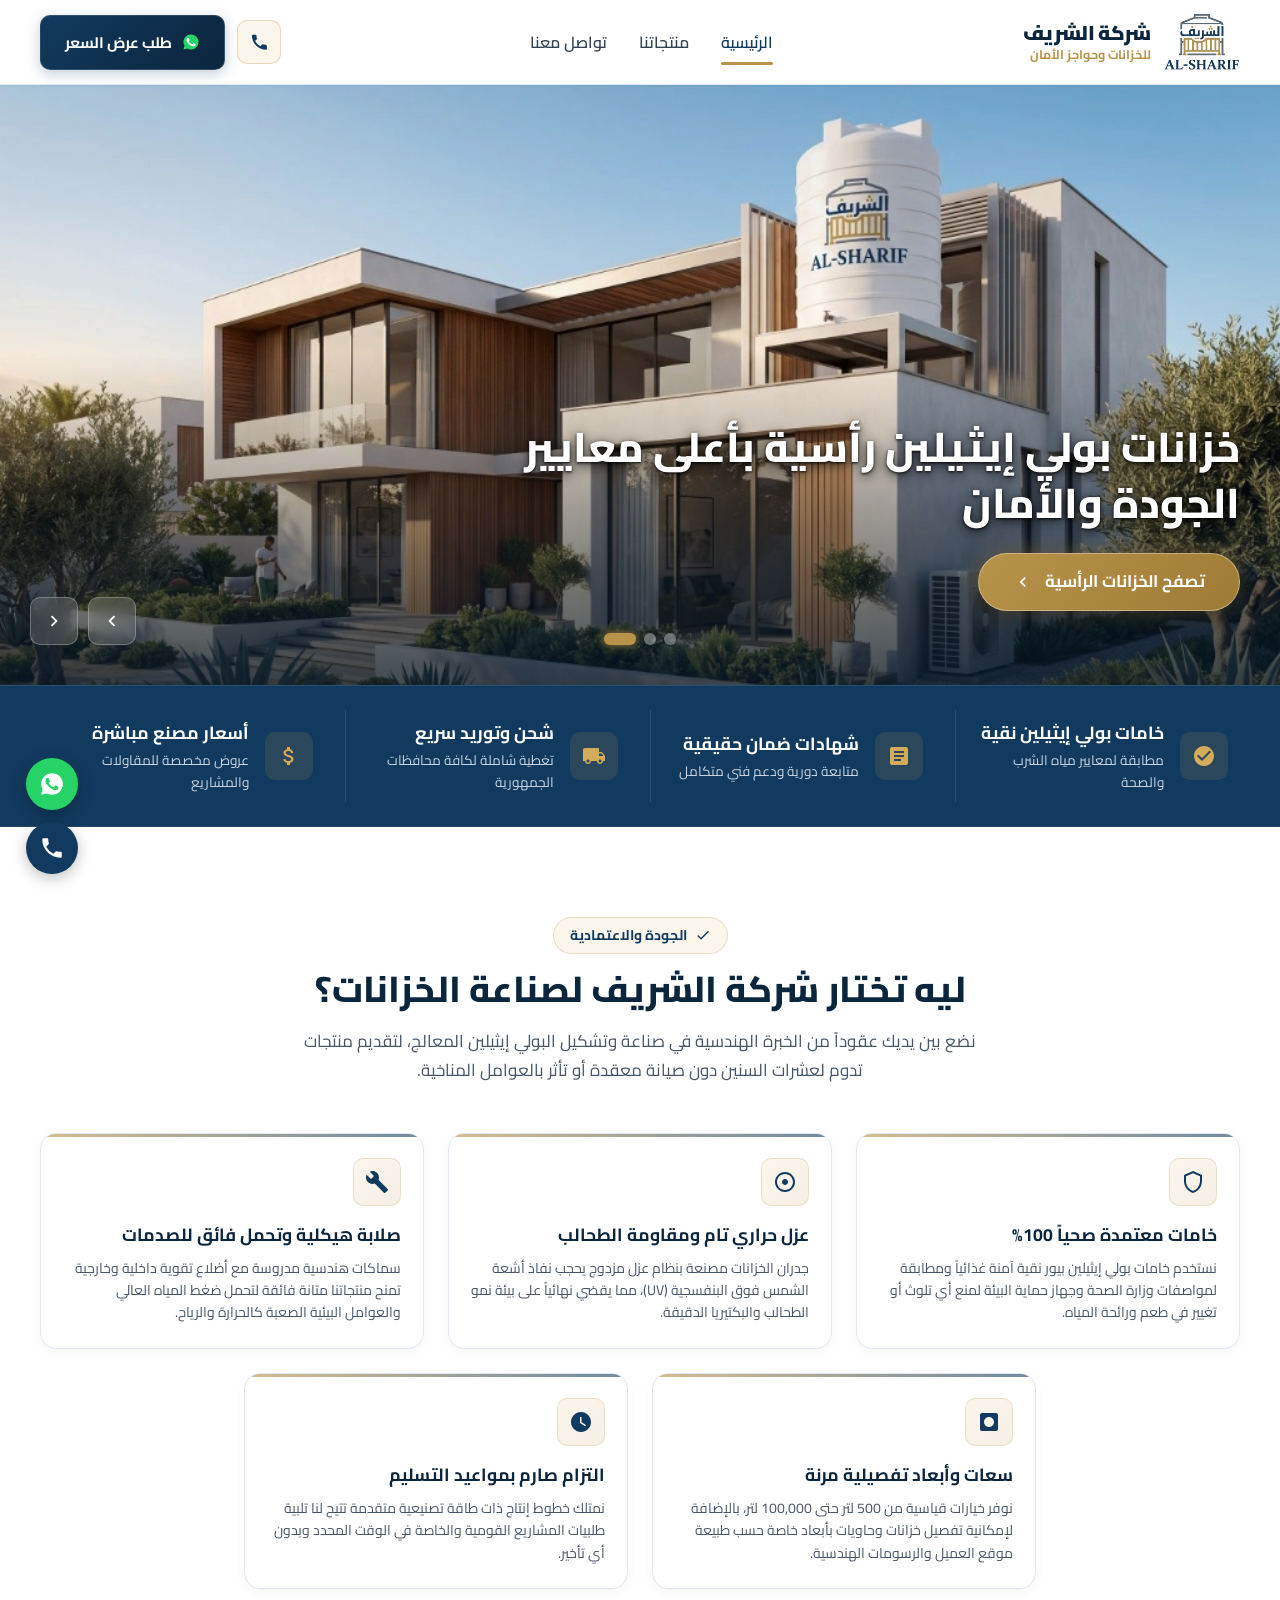
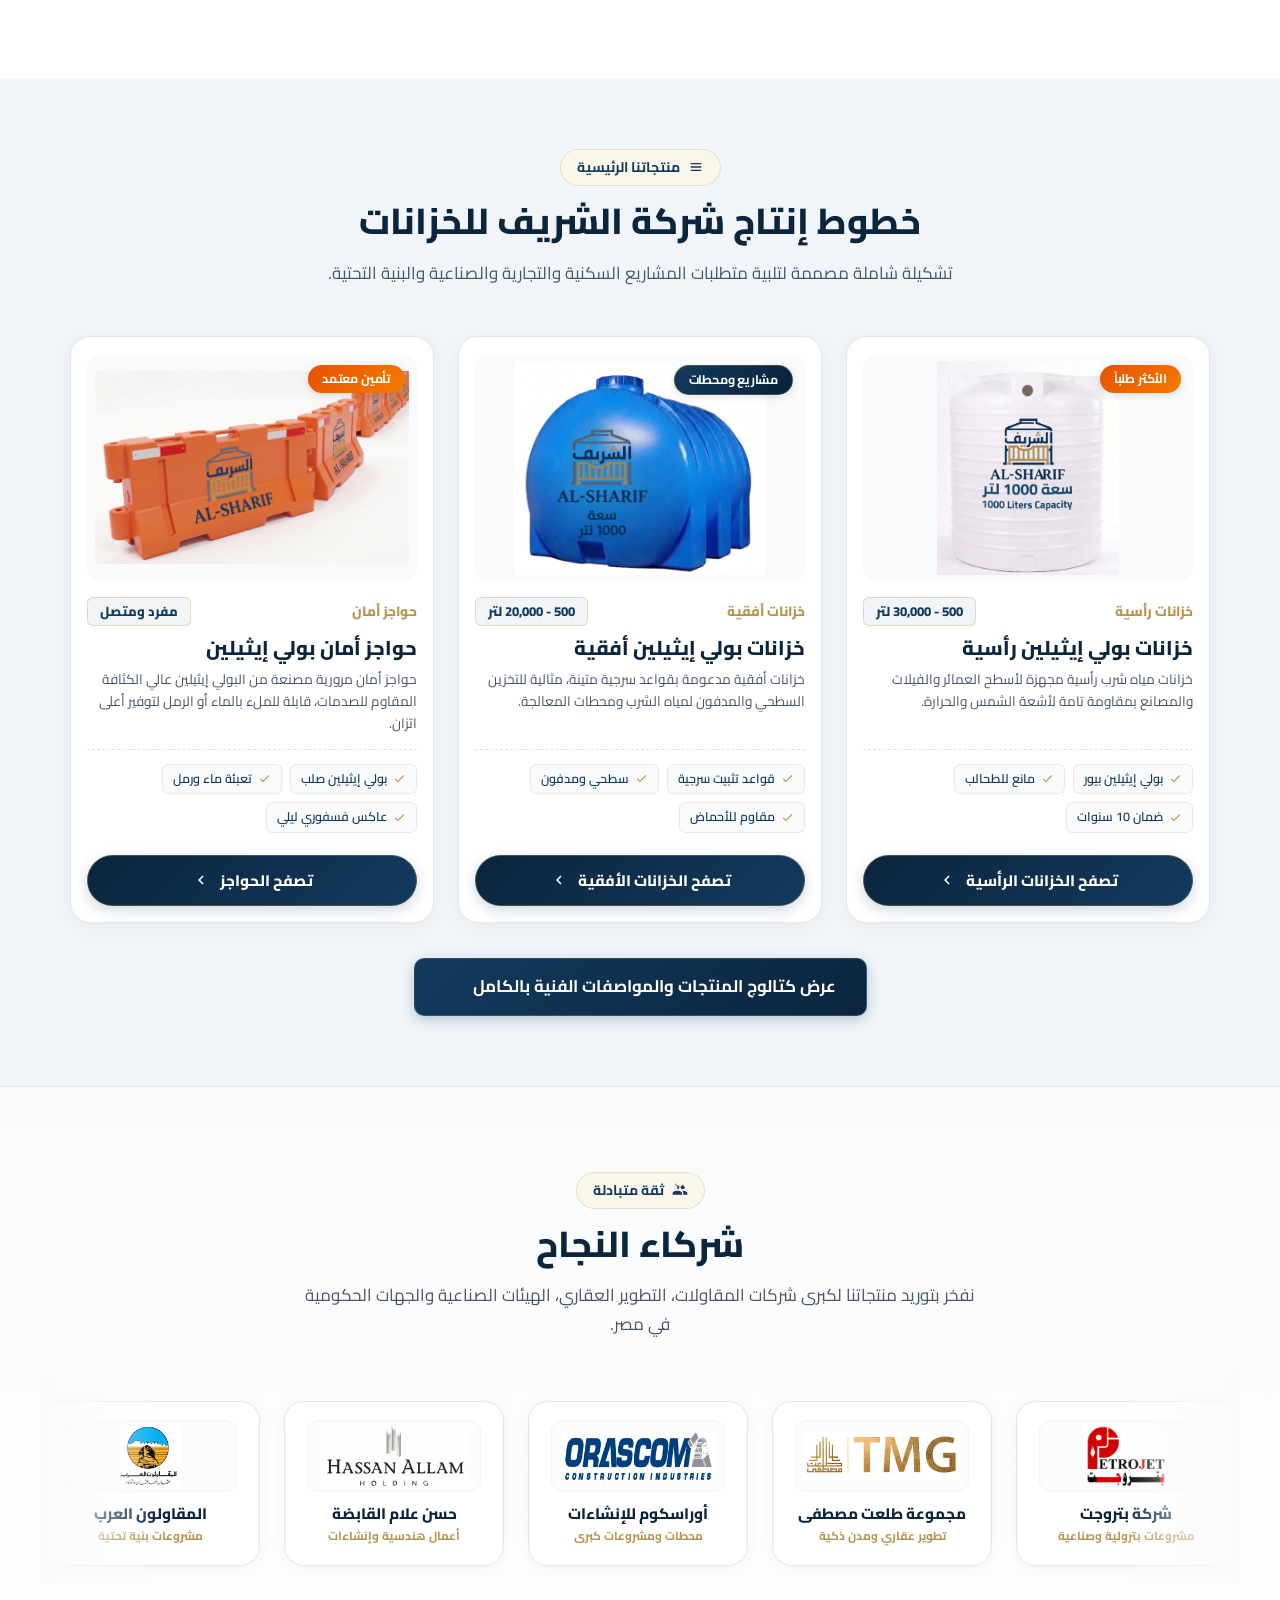
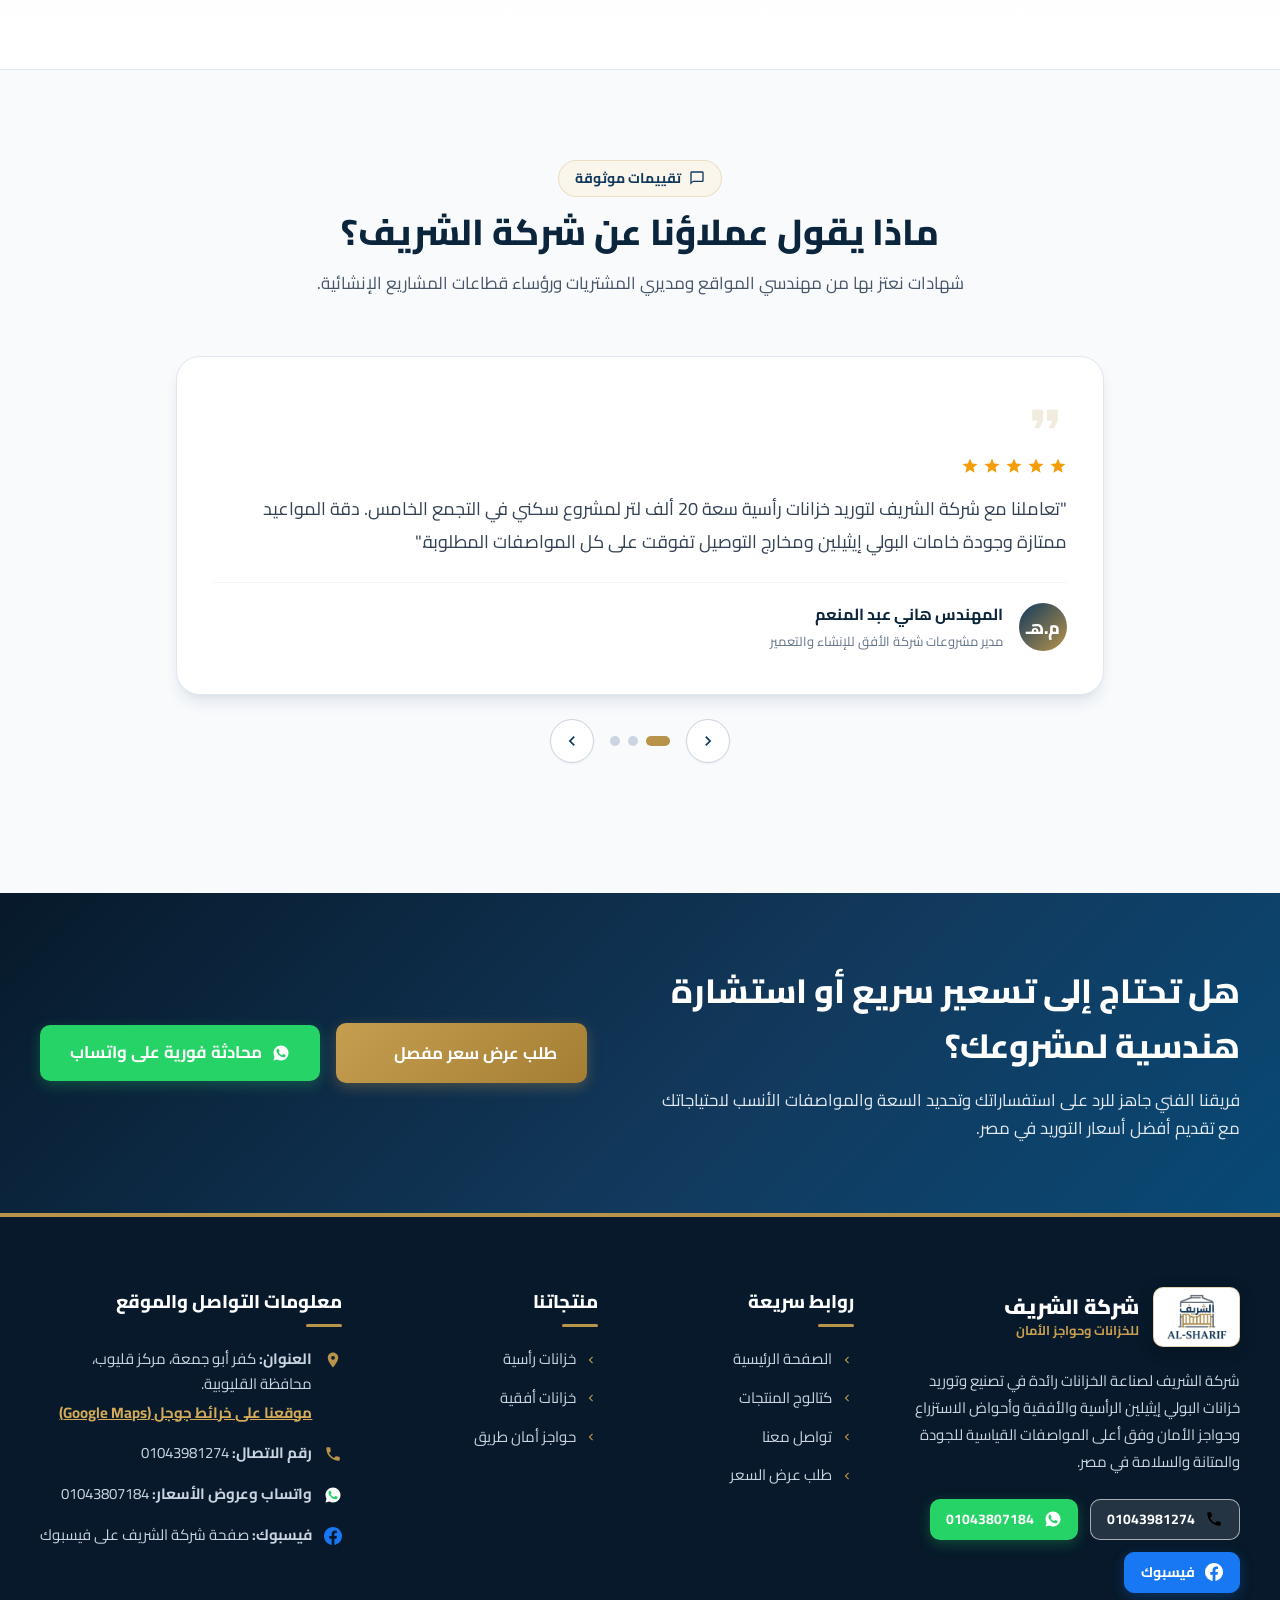
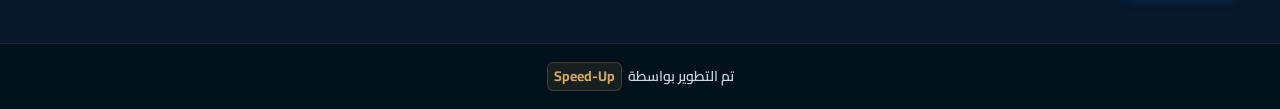
==== index.html @ 02bcc5f8 "Initial commit: Alsherif website" ====
<!DOCTYPE html>
<html lang="ar" dir="rtl">
<head>
  <meta charset="UTF-8">
  <meta name="viewport" content="width=device-width, initial-scale=1.0">
  <meta http-equiv="X-UA-Compatible" content="ie=edge">
  
  <!-- Primary Meta Tags -->
  <title>شركة الشريف لصناعة الخزانات | خزانات بولي إيثيلين وحواجز أمان الطرق</title>
  <meta name="title" content="شركة الشريف لصناعة الخزانات | خزانات بولي إيثيلين وحواجز أمان الطرق">
  <meta name="description" content="شركة الشريف لصناعة الخزانات رائدة تصنيع وتوريد خزانات البولي إيثيلين الرأسية والأفقية وأحواض الاستزراع وحواجز الأمان وفق أعلى المواصفات القياسية للجودة في مصر. قليوب - القليوبية.">
  <meta name="keywords" content="خزانات بولي إيثيلين, مصنع خزانات مياه, شركة الشريف للخزانات, خزانات رأسية, خزانات أفقية, حواجز أمان طرق, أحواض استزراع سمكي, قليوب, القليوبية">
  <meta name="author" content="شركة الشريف لصناعة الخزانات وحواجز الأمان">
  <meta name="publisher" content="شركة الشريف لصناعة الخزانات">
  <meta name="robots" content="index, follow, max-snippet:-1, max-image-preview:large, max-video-preview:-1">
  <meta name="theme-color" content="#031b2c">
  <link rel="canonical" href="index.html">

  <!-- Geo-Targeting & Local SEO -->
  <meta name="geo.region" content="EG-KB">
  <meta name="geo.placename" content="قليوب، القليوبية، مصر">
  <meta name="geo.position" content="30.1792;31.2056">
  <meta name="ICBM" content="30.1792, 31.2056">

  <!-- Open Graph / Facebook -->
  <meta property="og:type" content="website">
  <meta property="og:locale" content="ar_EG">
  <meta property="og:site_name" content="شركة الشريف لصناعة الخزانات وحواجز الأمان">
  <meta property="og:title" content="شركة الشريف لصناعة الخزانات | خزانات بولي إيثيلين وحواجز أمان الطرق">
  <meta property="og:description" content="الشركة الرائدة في تصنيع خزانات البولي إيثيلين الرأسية والأفقية وحواجز أمان الطرق وأحواض الأسماك بأعلى معايير الجودة المصرية.">
  <meta property="og:image" content="assets/images/logo-solid.webp">
  <meta property="og:url" content="index.html">

  <!-- Twitter Cards -->
  <meta name="twitter:card" content="summary_large_image">
  <meta name="twitter:title" content="شركة الشريف لصناعة الخزانات | خزانات بولي إيثيلين وحواجز أمان الطرق">
  <meta name="twitter:description" content="خزانات بولي إيثيلين رأسية وأفقية معتمدة وحواجز أمان الطرق بأعلى جودة وضمان 10 سنوات.">
  <meta name="twitter:image" content="assets/images/logo-solid.webp">

  <!-- Favicon -->
  <link rel="icon" type="image/webp" href="assets/images/favicon.webp">

  <!-- Stylesheet -->
  <link rel="stylesheet" href="assets/css/style.css">

  <!-- Schema.org JSON-LD Structured Data for LocalBusiness & Manufacturer -->
  <script type="application/ld+json">
  {
    "@context": "https://schema.org",
    "@type": ["LocalBusiness", "Manufacturer"],
    "name": "شركة الشريف لصناعة الخزانات وحواجز الأمان",
    "alternateName": "شركة الشريف للخزانات",
    "image": "assets/images/logo-solid.webp",
    "logo": "assets/images/logo.webp",
    "description": "شركة الشريف لصناعة الخزانات رائدة في تصنيع وتوريد خزانات البولي إيثيلين الرأسية والأفقية وأحواض الاستزراع السمكي وحواجز أمان الطرق بأعلى معايير الجودة والمتانة والسلامة في مصر.",
    "telephone": "+201043981274",
    "email": "info@al-shariftanks.com",
    "priceRange": "$$",
    "currenciesAccepted": "EGP",
    "paymentAccepted": "Cash, Bank Transfer",
    "areaServed": {
      "@type": "Country",
      "name": "Egypt"
    },
    "address": {
      "@type": "PostalAddress",
      "streetAddress": "كفر أبو جمعة",
      "addressLocality": "مركز قليوب",
      "addressRegion": "محافظة القليوبية",
      "addressCountry": "EG"
    },
    "geo": {
      "@type": "GeoCoordinates",
      "latitude": 30.1792,
      "longitude": 31.2056
    },
    "hasMap": "https://maps.app.goo.gl/1Jkf1cG24rUDedsL8",
    "openingHoursSpecification": [
      {
        "@type": "OpeningHoursSpecification",
        "dayOfWeek": [
          "Saturday",
          "Sunday",
          "Monday",
          "Tuesday",
          "Wednesday",
          "Thursday"
        ],
        "opens": "00:00",
        "closes": "23:59"
      }
    ],
    "sameAs": [
      "https://www.facebook.com/profile.php?id=61594826639432"
    ]
  }
  </script>
</head>
<body>

  <!-- Main Navbar -->
  <header class="navbar-main" id="mainHeader">
    <div class="container navbar-inner">
      <a href="index.html" class="brand-logo-link" aria-label="شركة الشريف للخزانات وحواجز الأمان">
        <img src="assets/images/logo.webp" alt="شعار شركة الشريف" class="brand-logo-img" width="180" height="60">
        <div class="brand-logo-text">
          <span class="brand-text-title">شركة الشريف</span>
          <span class="brand-text-sub">للخزانات وحواجز الأمان</span>
        </div>
      </a>

      <!-- Desktop Nav -->
      <nav aria-label="القائمة الرئيسية">
        <ul class="nav-links">
          <li><a href="index.html" class="nav-link active">الرئيسية</a></li>
          <li><a href="products.html" class="nav-link">منتجاتنا</a></li>
          <li><a href="contact.html" class="nav-link">تواصل معنا</a></li>
        </ul>
      </nav>

      <!-- Nav Actions -->
      <div class="nav-actions">
        <a href="tel:01043981274" class="btn-phone-quick" title="اتصل بنا الآن: 01043981274" aria-label="الاتصال برقم 01043981274">
          <svg viewBox="0 0 24 24"><path d="M20.01 15.38c-1.23 0-2.42-.2-3.53-.56a.977.977 0 00-1.01.24l-1.57 1.97c-2.83-1.44-5.15-3.75-6.59-6.59l1.97-1.57c.28-.28.36-.67.25-1.02A11.36 11.36 0 019 4.29c0-.56-.45-1-1-1H4.5c-.55 0-1 .45-1 1 0 9.39 7.61 17 17 17 .55 0 1-.45 1-1v-3.5c0-.55-.45-1-.99-.91z"/></svg>
        </a>
        <button type="button" class="btn btn-primary js-open-quote-modal" data-product="طلب عام">
          <svg viewBox="0 0 24 24" width="22" height="22" aria-hidden="true" style="flex-shrink:0;">
            <path fill="#25D366" d="M12.012 2c-5.506 0-9.989 4.478-9.99 9.984a9.964 9.964 0 0 0 1.333 4.993L2 22l5.233-1.237a9.994 9.994 0 0 0 4.779 1.217h.004c5.505 0 9.988-4.478 9.989-9.984 0-2.669-1.037-5.176-2.925-7.064A9.923 9.923 0 0 0 12.012 2z"/>
            <path fill="#FFFFFF" d="M17.472 14.382c-.301-.15-1.767-.867-2.04-.966-.271-.101-.469-.15-.668.149-.198.299-.769.967-.941 1.166-.171.199-.343.224-.644.075-.3-.15-1.264-.462-2.408-1.475-.891-.788-1.493-1.762-1.665-2.06-.172-.299-.018-.46.131-.608.136-.135.301-.35.451-.524.151-.175.201-.299.301-.498.1-.2.051-.374-.025-.523-.076-.15-.671-1.62-.92-2.217-.243-.582-.49-.503-.673-.512-.174-.009-.373-.01-.572-.01-.2 0-.523.075-.797.373s-1.045 1.021-1.045 2.49 1.07 2.888 1.22 3.088c.15.199 2.107 3.215 5.103 4.512.713.308 1.27.492 1.704.629.716.228 1.368.196 1.882.119.574-.086 1.767-.723 2.016-1.42.249-.697.249-1.295.174-1.42-.074-.124-.273-.199-.573-.348z"/>
          </svg>
          <span>طلب عرض السعر</span>
        </button>
      </div>

      <!-- Mobile Call Link -->
      <a href="tel:01043981274" class="mobile-header-call" title="اتصل بنا: 01043981274" aria-label="اتصل بنا 01043981274">
        <svg viewBox="0 0 24 24" width="15" height="15" aria-hidden="true">
          <path fill="currentColor" d="M20.01 15.38c-1.23 0-2.42-.2-3.53-.56a.977.977 0 00-1.01.24l-1.57 1.97c-2.83-1.44-5.15-3.75-6.59-6.59l1.97-1.57c.28-.28.36-.67.25-1.02A11.36 11.36 0 019 4.29c0-.56-.45-1-1-1H4.5c-.55 0-1 .45-1 1 0 9.39 7.61 17 17 17 .55 0 1-.45 1-1v-3.5c0-.55-.45-1-.99-.91z"/>
        </svg>
        <span>01043981274</span>
      </a>

      <!-- Mobile Nav Toggle -->
      <button type="button" class="mobile-nav-toggle" id="mobileNavToggle" aria-label="فتح القائمة">
        <span></span>
        <span></span>
        <span></span>
      </button>
    </div>
  </header>

  <!-- Mobile Drawer -->
  <div class="mobile-drawer-overlay" id="drawerOverlay"></div>
  <aside class="mobile-drawer" id="mobileDrawer">
    <div class="drawer-header">
      <div class="drawer-brand">
        <img src="assets/images/logo.webp" alt="شركة الشريف" style="height: 48px; width: auto;">
        <div class="brand-logo-text">
          <span class="brand-text-title">شركة الشريف</span>
          <span class="brand-text-sub">للخزانات وحواجز الأمان</span>
        </div>
      </div>
      <button type="button" class="drawer-close" id="drawerClose" aria-label="إغلاق القائمة">
        <svg viewBox="0 0 24 24"><path d="M19 6.41L17.59 5 12 10.59 6.41 5 5 6.41 10.59 12 5 17.59 6.41 19 12 13.41 17.59 19 19 17.59 13.41 12z"/></svg>
      </button>
    </div>
    <ul class="drawer-links">
      <li><a href="index.html" class="drawer-link active">الرئيسية</a></li>
      <li><a href="products.html" class="drawer-link">منتجاتنا</a></li>
      <li><a href="contact.html" class="drawer-link">تواصل معنا</a></li>
    </ul>
    <div class="drawer-actions">
      <a href="tel:01043981274" class="btn btn-outline-navy" style="width: 100%;">
        <svg viewBox="0 0 24 24"><path d="M6.62 10.79a15.053 15.053 0 006.59 6.59l2.2-2.2c.27-.27.67-.36 1.02-.24 1.12.37 2.33.57 3.57.57.55 0 1 .45 1 1V20c0 .55-.45 1-1 1-9.39 0-17-7.61-17-17 0-.55.45-1 1-1h3.5c.55 0 1 .45 1 1 0 1.25.2 2.45.57 3.57.11.35.03.74-.25 1.02l-2.2 2.2z"/></svg>
        <span>اتصل بنا: 01043981274</span>
      </a>
      <button type="button" class="btn btn-accent js-open-quote-modal" style="width: 100%;">
        <svg viewBox="0 0 24 24" width="22" height="22" aria-hidden="true" style="flex-shrink:0;">
          <path fill="#25D366" d="M12.012 2c-5.506 0-9.989 4.478-9.99 9.984a9.964 9.964 0 0 0 1.333 4.993L2 22l5.233-1.237a9.994 9.994 0 0 0 4.779 1.217h.004c5.505 0 9.988-4.478 9.989-9.984 0-2.669-1.037-5.176-2.925-7.064A9.923 9.923 0 0 0 12.012 2z"/>
          <path fill="#FFFFFF" d="M17.472 14.382c-.301-.15-1.767-.867-2.04-.966-.271-.101-.469-.15-.668.149-.198.299-.769.967-.941 1.166-.171.199-.343.224-.644.075-.3-.15-1.264-.462-2.408-1.475-.891-.788-1.493-1.762-1.665-2.06-.172-.299-.018-.46.131-.608.136-.135.301-.35.451-.524.151-.175.201-.299.301-.498.1-.2.051-.374-.025-.523-.076-.15-.671-1.62-.92-2.217-.243-.582-.49-.503-.673-.512-.174-.009-.373-.01-.572-.01-.2 0-.523.075-.797.373s-1.045 1.021-1.045 2.49 1.07 2.888 1.22 3.088c.15.199 2.107 3.215 5.103 4.512.713.308 1.27.492 1.704.629.716.228 1.368.196 1.882.119.574-.086 1.767-.723 2.016-1.42.249-.697.249-1.295.174-1.42-.074-.124-.273-.199-.573-.348z"/>
        </svg>
        <span>طلب عرض السعر</span>
      </button>
    </div>
  </aside>

  <main>
    <!-- Dynamic Hero Section with 3 Moving Images -->
    <section class="hero-slider-section" aria-label="العروض الرئيسية">
      <div class="hero-slider-track" id="heroSliderTrack">

        <!-- Slide 1: Vertical Water Tanks -->
        <div class="hero-slide is-active" data-index="0">
          <img src="assets/images/hero-tank-vertical.webp" alt="خزانات مياه بولي إيثيلين رأسية الشريف" class="hero-slide-bg" width="1024" height="571">
          <div class="hero-clean-overlay"></div>
          <div class="container hero-slide-content">
            <div class="hero-clean-caption">
              <h1 class="hero-clean-title">خزانات بولي إيثيلين رأسية بأعلى معايير الجودة والأمان</h1>
              <a href="products.html#vertical" class="btn btn-hero-cta">
                <span>تصفح الخزانات الرأسية</span>
                <svg viewBox="0 0 24 24"><path d="M15.41 7.41L10.83 12l4.58 4.59L14 18l-6-6 6-6 1.41 1.41z"/></svg>
              </a>
            </div>
          </div>
        </div>

        <!-- Slide 2: Horizontal Water Tanks -->
        <div class="hero-slide" data-index="1">
          <img src="assets/images/hero-tank-horizontal.webp" alt="خزانات مياه بولي إيثيلين أفقية الشريف" class="hero-slide-bg" width="1024" height="571">
          <div class="hero-clean-overlay"></div>
          <div class="container hero-slide-content">
            <div class="hero-clean-caption">
              <h2 class="hero-clean-title">خزانات مياه أفقية معتمدة مصممة لأقصى درجات التحمل</h2>
              <a href="products.html#horizontal" class="btn btn-hero-cta">
                <span>تصفح الخزانات الأفقية</span>
                <svg viewBox="0 0 24 24"><path d="M15.41 7.41L10.83 12l4.58 4.59L14 18l-6-6 6-6 1.41 1.41z"/></svg>
              </a>
            </div>
          </div>
        </div>

        <!-- Slide 3: Road Safety Barriers -->
        <div class="hero-slide" data-index="2">
          <img src="assets/images/hero-barriers.webp" alt="حواجز أمان طريق بولي إيثيلين الشريف" class="hero-slide-bg" width="1024" height="571">
          <div class="hero-clean-overlay"></div>
          <div class="container hero-slide-content">
            <div class="hero-clean-caption">
              <h2 class="hero-clean-title">حواجز أمان طريق بولي إيثيلين فائقة المتانة وحماية الطرق</h2>
              <a href="products.html#barriers" class="btn btn-hero-cta">
                <span>تصفح الحواجز</span>
                <svg viewBox="0 0 24 24"><path d="M15.41 7.41L10.83 12l4.58 4.59L14 18l-6-6 6-6 1.41 1.41z"/></svg>
              </a>
            </div>
          </div>
        </div>

      </div>

      <!-- Controls -->
      <div class="hero-slider-arrows">
        <button type="button" class="slider-arrow js-hero-prev" aria-label="الشريحة السابقة">
          <svg viewBox="0 0 24 24"><path d="M8.59 16.59L13.17 12 8.59 7.41 10 6l6 6-6 6-1.41-1.41z"/></svg>
        </button>
        <button type="button" class="slider-arrow js-hero-next" aria-label="الشريحة التالية">
          <svg viewBox="0 0 24 24"><path d="M15.41 7.41L10.83 12l4.58 4.59L14 18l-6-6 6-6 1.41 1.41z"/></svg>
        </button>
      </div>

      <!-- Indicators -->
      <div class="hero-indicators">
        <button type="button" class="hero-indicator-dot is-active" data-slide-to="0" aria-label="الشريحة 1"></button>
        <button type="button" class="hero-indicator-dot" data-slide-to="1" aria-label="الشريحة 2"></button>
        <button type="button" class="hero-indicator-dot" data-slide-to="2" aria-label="الشريحة 3"></button>
      </div>
    </section>

    <!-- Stats Strip -->
    <section class="hero-stats-strip" aria-label="أبرز مميزات المصنع">
      <div class="container">
        <div class="stats-grid">
          <div class="stat-item">
            <div class="stat-icon">
              <svg viewBox="0 0 24 24"><path d="M12 2C6.48 2 2 6.48 2 12s4.48 10 10 10 10-4.48 10-10S17.52 2 12 2zm-2 15l-5-5 1.41-1.41L10 14.17l7.59-7.59L19 8l-9 9z"/></svg>
            </div>
            <div class="stat-content">
              <h4>خامات بولي إيثيلين نقية</h4>
              <p>مطابقة لمعايير مياه الشرب والصحة</p>
            </div>
          </div>
          <div class="stat-item">
            <div class="stat-icon">
              <svg viewBox="0 0 24 24"><path d="M19 3H5c-1.1 0-2 .9-2 2v14c0 1.1.9 2 2 2h14c1.1 0 2-.9 2-2V5c0-1.1-.9-2-2-2zm-5 14H7v-2h7v2zm3-4H7v-2h10v2zm0-4H7V7h10v2z"/></svg>
            </div>
            <div class="stat-content">
              <h4>شهادات ضمان حقيقية</h4>
              <p>متابعة دورية ودعم فني متكامل</p>
            </div>
          </div>
          <div class="stat-item">
            <div class="stat-icon">
              <svg viewBox="0 0 24 24"><path d="M20 8h-3V4H3c-1.1 0-2 .9-2 2v11h2c0 1.66 1.34 3 3 3s3-1.34 3-3h6c0 1.66 1.34 3 3 3s3-1.34 3-3h2v-5l-3-4zM6 18.5c-.83 0-1.5-.67-1.5-1.5s.67-1.5 1.5-1.5 1.5.67 1.5 1.5-.67 1.5-1.5 1.5zm13.5-9l1.96 2.5H17V9.5h2.5zm-1.5 9c-.83 0-1.5-.67-1.5-1.5s.67-1.5 1.5-1.5 1.5.67 1.5 1.5-.67 1.5-1.5 1.5z"/></svg>
            </div>
            <div class="stat-content">
              <h4>شحن وتوريد سريع</h4>
              <p>تغطية شاملة لكافة محافظات الجمهورية</p>
            </div>
          </div>
          <div class="stat-item">
            <div class="stat-icon">
              <svg viewBox="0 0 24 24"><path d="M11.8 10.9c-2.27-.59-3-1.2-3-2.15 0-1.09 1.01-1.85 2.7-1.85 1.78 0 2.44.85 2.5 2.1h2.21c-.07-1.72-1.12-3.3-3.21-3.81V3h-3v2.16c-1.94.42-3.5 1.68-3.5 3.61 0 2.31 1.91 3.46 4.7 4.13 2.5.6 3 1.48 3 2.41 0 .69-.49 1.79-2.7 1.79-2.06 0-2.87-.92-2.98-2.1h-2.2c.12 2.19 1.76 3.42 3.68 3.83V21h3v-2.15c1.95-.37 3.5-1.5 3.5-3.55 0-2.84-2.43-3.81-4.7-4.4z"/></svg>
            </div>
            <div class="stat-content">
              <h4>أسعار مصنع مباشرة</h4>
              <p>عروض مخصصة للمقاولات والمشاريع</p>
            </div>
          </div>
        </div>
      </div>
    </section>

    <!-- Section: Why Choose Us (ليه تختار الشريف للخزانات) -->
    <section class="section-features">
      <div class="container">
        <div class="section-header text-center">
          <div class="section-tag">
            <svg viewBox="0 0 24 24"><path d="M9 16.17L4.83 12l-1.42 1.41L9 19 21 7l-1.41-1.41z"/></svg>
            <span>الجودة والاعتمادية</span>
          </div>
          <h2 class="section-title">ليه تختار شركة الشريف لصناعة الخزانات؟</h2>
          <p class="section-subtitle">نضع بين يديك عقوداً من الخبرة الهندسية في صناعة وتشكيل البولي إيثيلين المعالج، لتقديم منتجات تدوم لعشرات السنين دون صيانة معقدة أو تأثر بالعوامل المناخية.</p>
        </div>

        <div class="features-grid">
          <!-- Feature 1 -->
          <div class="feature-card">
            <div class="feature-icon-wrapper">
              <svg viewBox="0 0 24 24"><path d="M12 1L3 5v6c0 5.55 3.84 10.74 9 12 5.16-1.26 9-6.45 9-12V5l-9-4zm7 10c0 4.52-3.08 8.76-7 9.93-3.92-1.17-7-5.41-7-9.93V6.3l7-3.11 7 3.11V11z"/></svg>
            </div>
            <h3>خامات معتمدة صحياً 100%</h3>
            <p>نستخدم خامات بولي إيثيلين بيور نقية آمنة غذائياً ومطابقة لمواصفات وزارة الصحة وجهاز حماية البيئة لمنع أي تلوث أو تغيير في طعم ورائحة المياه.</p>
          </div>

          <!-- Feature 2 -->
          <div class="feature-card">
            <div class="feature-icon-wrapper">
              <svg viewBox="0 0 24 24"><path d="M12 2C6.49 2 2 6.49 2 12s4.49 10 10 10 10-4.49 10-10S17.51 2 12 2zm0 18c-4.41 0-8-3.59-8-8s3.59-8 8-8 8 3.59 8 8-3.59 8-8 8zm3-8c0 1.66-1.34 3-3 3s-3-1.34-3-3 1.34-3 3-3 3 1.34 3 3z"/></svg>
            </div>
            <h3>عزل حراري تام ومقاومة الطحالب</h3>
            <p>جدران الخزانات مصنعة بنظام عزل مزدوج يحجب نفاذ أشعة الشمس فوق البنفسجية (UV)، مما يقضي نهائياً على بيئة نمو الطحالب والبكتيريا الدقيقة.</p>
          </div>

          <!-- Feature 3 -->
          <div class="feature-card">
            <div class="feature-icon-wrapper">
              <svg viewBox="0 0 24 24"><path d="M22.7 19l-9.1-9.1c.9-2.3.4-5-1.5-6.9-2-2-5-2.4-7.4-1.3L9 6 6 9 1.6 4.7C.4 7.1.9 10.1 2.9 12.1c1.9 1.9 4.6 2.4 6.9 1.5l9.1 9.1c.4.4 1 .4 1.4 0l2.3-2.3c.5-.4.5-1.1.1-1.4z"/></svg>
            </div>
            <h3>صلابة هيكلية وتحمل فائق للصدمات</h3>
            <p>سماكات هندسية مدروسة مع أضلاع تقوية داخلية وخارجية تمنح منتجاتنا متانة فائقة لتحمل ضغط المياه العالي والعوامل البيئية الصعبة كالحرارة والرياح.</p>
          </div>

          <!-- Feature 4 -->
          <div class="feature-card">
            <div class="feature-icon-wrapper">
              <svg viewBox="0 0 24 24"><path d="M19 3H5c-1.1 0-2 .9-2 2v14c0 1.1.9 2 2 2h14c1.1 0 2-.9 2-2V5c0-1.1-.9-2-2-2zm-7 14c-2.76 0-5-2.24-5-5s2.24-5 5-5 5 2.24 5 5-2.24 5-5 5z"/></svg>
            </div>
            <h3>سعات وأبعاد تفصيلية مرنة</h3>
            <p>نوفر خيارات قياسية من 500 لتر حتى 100,000 لتر، بالإضافة لإمكانية تفصيل خزانات وحاويات بأبعاد خاصة حسب طبيعة موقع العميل والرسومات الهندسية.</p>
          </div>

          <!-- Feature 5 -->
          <div class="feature-card">
            <div class="feature-icon-wrapper">
              <svg viewBox="0 0 24 24"><path d="M12 2C6.5 2 2 6.5 2 12s4.5 10 10 10 10-4.5 10-10S17.5 2 12 2zm4.2 14.2L11 13V7h1.5v5.2l4.5 2.7-.8 1.3z"/></svg>
            </div>
            <h3>التزام صارم بمواعيد التسليم</h3>
            <p>نمتلك خطوط إنتاج ذات طاقة تصنيعية متقدمة تتيح لنا تلبية طلبيات المشاريع القومية والخاصة في الوقت المحدد وبدون أي تأخير.</p>
          </div>


        </div>
      </div>
    </section>

    <!-- Section: Products Overview Cards -->
    <section class="section-products-preview">
      <div class="container">
        <div class="section-header text-center">
          <div class="section-tag">
            <svg viewBox="0 0 24 24"><path d="M4 6h16v2H4zm0 5h16v2H4zm0 5h16v2H4z"/></svg>
            <span>منتجاتنا الرئيسية</span>
          </div>
          <h2 class="section-title">خطوط إنتاج شركة الشريف للخزانات</h2>
          <p class="section-subtitle">تشكيلة شاملة مصممة لتلبية متطلبات المشاريع السكنية والتجارية والصناعية والبنية التحتية.</p>
        </div>

        <div class="products-grid-home">
          <!-- Product 1: Vertical Tanks -->
          <article class="modern-product-card">
            <div class="modern-card-img-box">
              <span class="card-floating-badge badge-orange">الأكثر طلباً</span>
              <img src="assets/images/tank-vertical-1000.webp" alt="خزانات بولي إيثيلين رأسية شركة الشريف" loading="lazy" width="400" height="260">
            </div>
            <div class="modern-card-meta-row">
              <span class="modern-category-tag">خزانات رأسية</span>
              <span class="modern-capacity-pill">500 - 30,000 لتر</span>
            </div>
            <h3 class="modern-card-title">خزانات بولي إيثيلين رأسية</h3>
            <p class="modern-card-desc">خزانات مياه شرب رأسية مجهزة لأسطح العمائر والفيلات والمصانع بمقاومة تامة لأشعة الشمس والحرارة.</p>
            <div class="modern-card-features">
              <span class="modern-feature-pill">
                <svg viewBox="0 0 24 24"><path d="M9 16.17L4.83 12l-1.42 1.41L9 19 21 7l-1.41-1.41z"/></svg>
                <span>بولي إيثيلين بيور</span>
              </span>
              <span class="modern-feature-pill">
                <svg viewBox="0 0 24 24"><path d="M9 16.17L4.83 12l-1.42 1.41L9 19 21 7l-1.41-1.41z"/></svg>
                <span>مانع للطحالب</span>
              </span>
              <span class="modern-feature-pill">
                <svg viewBox="0 0 24 24"><path d="M9 16.17L4.83 12l-1.42 1.41L9 19 21 7l-1.41-1.41z"/></svg>
                <span>ضمان 10 سنوات</span>
              </span>
            </div>
            <a href="products.html#vertical" class="btn-category-browse">
              <span>تصفح الخزانات الرأسية</span>
              <svg viewBox="0 0 24 24" width="18" height="18" aria-hidden="true"><path fill="currentColor" d="M15.41 7.41L14 6l-6 6 6 6 1.41-1.41L10.83 12z"/></svg>
            </a>
          </article>

          <!-- Product 2: Horizontal Tanks -->
          <article class="modern-product-card">
            <div class="modern-card-img-box">
              <span class="card-floating-badge badge-navy">مشاريع ومحطات</span>
              <img src="assets/images/tank-horizontal-1000.webp" alt="خزانات بولي إيثيلين أفقية" loading="lazy" width="400" height="260">
            </div>
            <div class="modern-card-meta-row">
              <span class="modern-category-tag">خزانات أفقية</span>
              <span class="modern-capacity-pill">500 - 20,000 لتر</span>
            </div>
            <h3 class="modern-card-title">خزانات بولي إيثيلين أفقية</h3>
            <p class="modern-card-desc">خزانات أفقية مدعومة بقواعد سرجية متينة، مثالية للتخزين السطحي والمدفون لمياه الشرب ومحطات المعالجة.</p>
            <div class="modern-card-features">
              <span class="modern-feature-pill">
                <svg viewBox="0 0 24 24"><path d="M9 16.17L4.83 12l-1.42 1.41L9 19 21 7l-1.41-1.41z"/></svg>
                <span>قواعد تثبيت سرجية</span>
              </span>
              <span class="modern-feature-pill">
                <svg viewBox="0 0 24 24"><path d="M9 16.17L4.83 12l-1.42 1.41L9 19 21 7l-1.41-1.41z"/></svg>
                <span>سطحي ومدفون</span>
              </span>
              <span class="modern-feature-pill">
                <svg viewBox="0 0 24 24"><path d="M9 16.17L4.83 12l-1.42 1.41L9 19 21 7l-1.41-1.41z"/></svg>
                <span>مقاوم للأحماض</span>
              </span>
            </div>
            <a href="products.html#horizontal" class="btn-category-browse">
              <span>تصفح الخزانات الأفقية</span>
              <svg viewBox="0 0 24 24" width="18" height="18" aria-hidden="true"><path fill="currentColor" d="M15.41 7.41L14 6l-6 6 6 6 1.41-1.41L10.83 12z"/></svg>
            </a>
          </article>

          <!-- Product 3: Safety Barriers -->
          <article class="modern-product-card">
            <div class="modern-card-img-box">
              <span class="card-floating-badge badge-orange">تأمين معتمد</span>
              <img src="assets/images/barrier-orange-chain.webp" alt="حواجز أمان طريق بولي إيثيلين الشريف" loading="lazy" width="400" height="260">
            </div>
            <div class="modern-card-meta-row">
              <span class="modern-category-tag">حواجز أمان</span>
              <span class="modern-capacity-pill">مفرد ومتصل</span>
            </div>
            <h3 class="modern-card-title">حواجز أمان بولي إيثيلين</h3>
            <p class="modern-card-desc">حواجز أمان مرورية مصنعة من البولي إيثيلين عالي الكثافة المقاوم للصدمات، قابلة للملء بالماء أو الرمل لتوفير أعلى اتزان.</p>
            <div class="modern-card-features">
              <span class="modern-feature-pill">
                <svg viewBox="0 0 24 24"><path d="M9 16.17L4.83 12l-1.42 1.41L9 19 21 7l-1.41-1.41z"/></svg>
                <span>بولي إيثيلين صلب</span>
              </span>
              <span class="modern-feature-pill">
                <svg viewBox="0 0 24 24"><path d="M9 16.17L4.83 12l-1.42 1.41L9 19 21 7l-1.41-1.41z"/></svg>
                <span>تعبئة ماء ورمل</span>
              </span>
              <span class="modern-feature-pill">
                <svg viewBox="0 0 24 24"><path d="M9 16.17L4.83 12l-1.42 1.41L9 19 21 7l-1.41-1.41z"/></svg>
                <span>عاكس فسفوري ليلي</span>
              </span>
            </div>
            <a href="products.html#barriers" class="btn-category-browse">
              <span>تصفح الحواجز</span>
              <svg viewBox="0 0 24 24" width="18" height="18" aria-hidden="true"><path fill="currentColor" d="M15.41 7.41L14 6l-6 6 6 6 1.41-1.41L10.83 12z"/></svg>
            </a>
          </article>
        </div>

        <div style="text-align: center;">
          <a href="products.html" class="btn btn-primary btn-lg">
            <span>عرض كتالوج المنتجات والمواصفات الفنية بالكامل</span>
            <svg viewBox="0 0 24 24"><path d="M14 5l7 7m0 0l-7 7m7-7H3"/></svg>
          </a>
        </div>
      </div>
    </section>

    <!-- Section: Partners (شركاء النجاح) -->
    <section class="section-partners" aria-label="شركاء النجاح">
      <div class="container">
        <div class="section-header text-center" style="margin-bottom: 30px;">
          <div class="section-tag">
            <svg viewBox="0 0 24 24"><path d="M16 11c1.66 0 2.99-1.34 2.99-3S17.66 5 16 5c-1.66 0-3 1.34-3 3s1.34 3 3 3zm-8 0c1.66 0 2.99-1.34 2.99-3S9.66 5 8 5C6.34 5 5 6.34 5 3s1.34 3 3 3zm0 2c-2.33 0-7 1.17-7 3.5V19h14v-2.5c0-2.33-4.67-3.5-7-3.5zm8 0c-.29 0-.62.02-.97.05 1.16.84 1.97 1.97 1.97 3.45V19h6v-2.5c0-2.33-4.67-3.5-7-3.5z"/></svg>
            <span>ثقة متبادلة</span>
          </div>
          <h2 class="section-title">شركاء النجاح</h2>
          <p class="section-subtitle">نفخر بتوريد منتجاتنا لكبرى شركات المقاولات، التطوير العقاري، الهيئات الصناعية والجهات الحكومية في مصر.</p>
        </div>

        <div class="partners-marquee-container">
          <div class="partners-track">
            <!-- Set 1: 10 Partners Cards -->
            <div class="partner-card">
              <div class="partner-logo-box">
                <img src="assets/images/partners/partner-arab-contractors.webp" alt="المقاولون العرب" loading="lazy" width="160" height="70">
              </div>
              <div class="partner-card-info">
                <h4 class="partner-name">المقاولون العرب</h4>
                <span class="partner-tag">مشروعات بنية تحتية</span>
              </div>
            </div>

            <div class="partner-card">
              <div class="partner-logo-box">
                <img src="assets/images/partners/partner-hassan-allam.webp" alt="حسن علام القابضة" loading="lazy" width="160" height="70">
              </div>
              <div class="partner-card-info">
                <h4 class="partner-name">حسن علام القابضة</h4>
                <span class="partner-tag">أعمال هندسية وإنشاءات</span>
              </div>
            </div>

            <div class="partner-card">
              <div class="partner-logo-box">
                <img src="assets/images/partners/partner-orascom.webp" alt="أوراسكوم للإنشاءات" loading="lazy" width="160" height="70">
              </div>
              <div class="partner-card-info">
                <h4 class="partner-name">أوراسكوم للإنشاءات</h4>
                <span class="partner-tag">محطات ومشروعات كبرى</span>
              </div>
            </div>

            <div class="partner-card">
              <div class="partner-logo-box">
                <img src="assets/images/partners/partner-tmg.webp" alt="مجموعة طلعت مصطفى" loading="lazy" width="160" height="70">
              </div>
              <div class="partner-card-info">
                <h4 class="partner-name">مجموعة طلعت مصطفى</h4>
                <span class="partner-tag">تطوير عقاري ومدن ذكية</span>
              </div>
            </div>

            <div class="partner-card">
              <div class="partner-logo-box">
                <img src="assets/images/partners/partner-petrojet.webp" alt="شركة بتروجت" loading="lazy" width="160" height="70">
              </div>
              <div class="partner-card-info">
                <h4 class="partner-name">شركة بتروجت</h4>
                <span class="partner-tag">مشروعات بترولية وصناعية</span>
              </div>
            </div>

            <div class="partner-card">
              <div class="partner-logo-box">
                <img src="assets/images/partners/partner-elsewedy.webp" alt="السويدي إليكتريك" loading="lazy" width="160" height="70">
              </div>
              <div class="partner-card-info">
                <h4 class="partner-name">السويدي إليكتريك</h4>
                <span class="partner-tag">طاقة وصناعات كبرى</span>
              </div>
            </div>

            <div class="partner-card">
              <div class="partner-logo-box">
                <img src="assets/images/partners/partner-palm-hills.webp" alt="بالم هيلز للتعمير" loading="lazy" width="160" height="70">
              </div>
              <div class="partner-card-info">
                <h4 class="partner-name">بالم هيلز للتعمير</h4>
                <span class="partner-tag">مجتمعات سكنية راقية</span>
              </div>
            </div>

            <div class="partner-card">
              <div class="partner-logo-box">
                <img src="assets/images/partners/partner-mountain-view.webp" alt="ماونتن فيو" loading="lazy" width="160" height="70">
              </div>
              <div class="partner-card-info">
                <h4 class="partner-name">ماونتن فيو</h4>
                <span class="partner-tag">تطوير واستثمار عقاري</span>
              </div>
            </div>

            <div class="partner-card">
              <div class="partner-logo-box">
                <img src="assets/images/partners/partner-ceramica-cleopatra.webp" alt="سيراميكا كليوباترا" loading="lazy" width="160" height="70">
              </div>
              <div class="partner-card-info">
                <h4 class="partner-name">سيراميكا كليوباترا</h4>
                <span class="partner-tag">صروح صناعية مصرية</span>
              </div>
            </div>

            <div class="partner-card">
              <div class="partner-logo-box">
                <img src="assets/images/partners/partner-oriental-weavers.webp" alt="النساجون الشرقيون" loading="lazy" width="160" height="70">
              </div>
              <div class="partner-card-info">
                <h4 class="partner-name">النساجون الشرقيون</h4>
                <span class="partner-tag">قلاع صناعية وإنتاجية</span>
              </div>
            </div>

            <!-- Set 2: Duplicate for Seamless Continuous Flow -->
            <div class="partner-card" aria-hidden="true">
              <div class="partner-logo-box">
                <img src="assets/images/partners/partner-arab-contractors.webp" alt="المقاولون العرب" loading="lazy" width="160" height="70">
              </div>
              <div class="partner-card-info">
                <h4 class="partner-name">المقاولون العرب</h4>
                <span class="partner-tag">مشروعات بنية تحتية</span>
              </div>
            </div>

            <div class="partner-card" aria-hidden="true">
              <div class="partner-logo-box">
                <img src="assets/images/partners/partner-hassan-allam.webp" alt="حسن علام القابضة" loading="lazy" width="160" height="70">
              </div>
              <div class="partner-card-info">
                <h4 class="partner-name">حسن علام القابضة</h4>
                <span class="partner-tag">أعمال هندسية وإنشاءات</span>
              </div>
            </div>

            <div class="partner-card" aria-hidden="true">
              <div class="partner-logo-box">
                <img src="assets/images/partners/partner-orascom.webp" alt="أوراسكوم للإنشاءات" loading="lazy" width="160" height="70">
              </div>
              <div class="partner-card-info">
                <h4 class="partner-name">أوراسكوم للإنشاءات</h4>
                <span class="partner-tag">محطات ومشروعات كبرى</span>
              </div>
            </div>

            <div class="partner-card" aria-hidden="true">
              <div class="partner-logo-box">
                <img src="assets/images/partners/partner-tmg.webp" alt="مجموعة طلعت مصطفى" loading="lazy" width="160" height="70">
              </div>
              <div class="partner-card-info">
                <h4 class="partner-name">مجموعة طلعت مصطفى</h4>
                <span class="partner-tag">تطوير عقاري ومدن ذكية</span>
              </div>
            </div>

            <div class="partner-card" aria-hidden="true">
              <div class="partner-logo-box">
                <img src="assets/images/partners/partner-petrojet.webp" alt="شركة بتروجت" loading="lazy" width="160" height="70">
              </div>
              <div class="partner-card-info">
                <h4 class="partner-name">شركة بتروجت</h4>
                <span class="partner-tag">مشروعات بترولية وصناعية</span>
              </div>
            </div>

            <div class="partner-card" aria-hidden="true">
              <div class="partner-logo-box">
                <img src="assets/images/partners/partner-elsewedy.webp" alt="السويدي إليكتريك" loading="lazy" width="160" height="70">
              </div>
              <div class="partner-card-info">
                <h4 class="partner-name">السويدي إليكتريك</h4>
                <span class="partner-tag">طاقة وصناعات كبرى</span>
              </div>
            </div>

            <div class="partner-card" aria-hidden="true">
              <div class="partner-logo-box">
                <img src="assets/images/partners/partner-palm-hills.webp" alt="بالم هيلز للتعمير" loading="lazy" width="160" height="70">
              </div>
              <div class="partner-card-info">
                <h4 class="partner-name">بالم هيلز للتعمير</h4>
                <span class="partner-tag">مجتمعات سكنية راقية</span>
              </div>
            </div>

            <div class="partner-card" aria-hidden="true">
              <div class="partner-logo-box">
                <img src="assets/images/partners/partner-mountain-view.webp" alt="ماونتن فيو" loading="lazy" width="160" height="70">
              </div>
              <div class="partner-card-info">
                <h4 class="partner-name">ماونتن فيو</h4>
                <span class="partner-tag">تطوير واستثمار عقاري</span>
              </div>
            </div>

            <div class="partner-card" aria-hidden="true">
              <div class="partner-logo-box">
                <img src="assets/images/partners/partner-ceramica-cleopatra.webp" alt="سيراميكا كليوباترا" loading="lazy" width="160" height="70">
              </div>
              <div class="partner-card-info">
                <h4 class="partner-name">سيراميكا كليوباترا</h4>
                <span class="partner-tag">صروح صناعية مصرية</span>
              </div>
            </div>

            <div class="partner-card" aria-hidden="true">
              <div class="partner-logo-box">
                <img src="assets/images/partners/partner-oriental-weavers.webp" alt="النساجون الشرقيون" loading="lazy" width="160" height="70">
              </div>
              <div class="partner-card-info">
                <h4 class="partner-name">النساجون الشرقيون</h4>
                <span class="partner-tag">قلاع صناعية وإنتاجية</span>
              </div>
            </div>
          </div>
        </div>
      </div>
    </section>

    <!-- Section: Testimonials (آراء العملاء) -->
    <section class="section-testimonials">
      <div class="container">
        <div class="section-header text-center">
          <div class="section-tag">
            <svg viewBox="0 0 24 24"><path d="M20 2H4c-1.1 0-2 .9-2 2v18l4-4h14c1.1 0 2-.9 2-2V4c0-1.1-.9-2-2-2zm0 14H6l-2 2V4h16v12z"/></svg>
            <span>تقييمات موثوقة</span>
          </div>
          <h2 class="section-title">ماذا يقول عملاؤنا عن شركة الشريف؟</h2>
          <p class="section-subtitle">شهادات نعتز بها من مهندسي المواقع ومديري المشتريات ورؤساء قطاعات المشاريع الإنشائية.</p>
        </div>

        <div class="testimonials-slider-wrapper">
          <div class="testimonials-track">

            <!-- Testimonial 1 -->
            <div class="testimonial-card-slide">
              <div class="testimonial-card">
                <svg class="testimonial-quote-icon" viewBox="0 0 24 24"><path d="M6 17h3l2-4V7H5v6h3zm8 0h3l2-4V7h-6v6h3z"/></svg>
                <div class="testimonial-stars" aria-label="تقييم 5 نجوم">
                  <svg viewBox="0 0 24 24"><path d="M12 17.27L18.18 21l-1.64-7.03L22 9.24l-7.19-.61L12 2 9.19 8.63 2 9.24l5.46 4.73L5.82 21z"/></svg>
                  <svg viewBox="0 0 24 24"><path d="M12 17.27L18.18 21l-1.64-7.03L22 9.24l-7.19-.61L12 2 9.19 8.63 2 9.24l5.46 4.73L5.82 21z"/></svg>
                  <svg viewBox="0 0 24 24"><path d="M12 17.27L18.18 21l-1.64-7.03L22 9.24l-7.19-.61L12 2 9.19 8.63 2 9.24l5.46 4.73L5.82 21z"/></svg>
                  <svg viewBox="0 0 24 24"><path d="M12 17.27L18.18 21l-1.64-7.03L22 9.24l-7.19-.61L12 2 9.19 8.63 2 9.24l5.46 4.73L5.82 21z"/></svg>
                  <svg viewBox="0 0 24 24"><path d="M12 17.27L18.18 21l-1.64-7.03L22 9.24l-7.19-.61L12 2 9.19 8.63 2 9.24l5.46 4.73L5.82 21z"/></svg>
                </div>
                <p class="testimonial-text">"تعاملنا مع شركة الشريف لتوريد خزانات رأسية سعة 20 ألف لتر لمشروع سكني في التجمع الخامس. دقة المواعيد ممتازة وجودة خامات البولي إيثيلين ومخارج التوصيل تفوقت على كل المواصفات المطلوبة."</p>
                <div class="testimonial-client">
                  <div class="client-avatar-badge">م.هـ</div>
                  <div class="client-info">
                    <h4>المهندس هاني عبد المنعم</h4>
                    <span>مدير مشروعات شركة الأفق للإنشاء والتعمير</span>
                  </div>
                </div>
              </div>
            </div>

            <!-- Testimonial 2 -->
            <div class="testimonial-card-slide">
              <div class="testimonial-card">
                <svg class="testimonial-quote-icon" viewBox="0 0 24 24"><path d="M6 17h3l2-4V7H5v6h3zm8 0h3l2-4V7h-6v6h3z"/></svg>
                <div class="testimonial-stars" aria-label="تقييم 5 نجوم">
                  <svg viewBox="0 0 24 24"><path d="M12 17.27L18.18 21l-1.64-7.03L22 9.24l-7.19-.61L12 2 9.19 8.63 2 9.24l5.46 4.73L5.82 21z"/></svg>
                  <svg viewBox="0 0 24 24"><path d="M12 17.27L18.18 21l-1.64-7.03L22 9.24l-7.19-.61L12 2 9.19 8.63 2 9.24l5.46 4.73L5.82 21z"/></svg>
                  <svg viewBox="0 0 24 24"><path d="M12 17.27L18.18 21l-1.64-7.03L22 9.24l-7.19-.61L12 2 9.19 8.63 2 9.24l5.46 4.73L5.82 21z"/></svg>
                  <svg viewBox="0 0 24 24"><path d="M12 17.27L18.18 21l-1.64-7.03L22 9.24l-7.19-.61L12 2 9.19 8.63 2 9.24l5.46 4.73L5.82 21z"/></svg>
                  <svg viewBox="0 0 24 24"><path d="M12 17.27L18.18 21l-1.64-7.03L22 9.24l-7.19-.61L12 2 9.19 8.63 2 9.24l5.46 4.73L5.82 21z"/></svg>
                </div>
                <p class="testimonial-text">"قمنا بتوريد حواجز أمان الطرق البولي إيثيلين لمشروعنا الإنشائي بمدينة العبور. الجودة والتحمل ممتازة وخفيفة وسهلة الملء بالماء والرمال، تعامل راقي وأسعار مصنع صادقة."</p>
                <div class="testimonial-client">
                  <div class="client-avatar-badge">أ.س</div>
                  <div class="client-info">
                    <h4>الأستاذ سامي الشربيني</h4>
                    <span>مدير الشؤون الإدارية والمشتريات بمجموعة دلتا للصناعات</span>
                  </div>
                </div>
              </div>
            </div>

            <!-- Testimonial 3 -->
            <div class="testimonial-card-slide">
              <div class="testimonial-card">
                <svg class="testimonial-quote-icon" viewBox="0 0 24 24"><path d="M6 17h3l2-4V7H5v6h3zm8 0h3l2-4V7h-6v6h3z"/></svg>
                <div class="testimonial-stars" aria-label="تقييم 5 نجوم">
                  <svg viewBox="0 0 24 24"><path d="M12 17.27L18.18 21l-1.64-7.03L22 9.24l-7.19-.61L12 2 9.19 8.63 2 9.24l5.46 4.73L5.82 21z"/></svg>
                  <svg viewBox="0 0 24 24"><path d="M12 17.27L18.18 21l-1.64-7.03L22 9.24l-7.19-.61L12 2 9.19 8.63 2 9.24l5.46 4.73L5.82 21z"/></svg>
                  <svg viewBox="0 0 24 24"><path d="M12 17.27L18.18 21l-1.64-7.03L22 9.24l-7.19-.61L12 2 9.19 8.63 2 9.24l5.46 4.73L5.82 21z"/></svg>
                  <svg viewBox="0 0 24 24"><path d="M12 17.27L18.18 21l-1.64-7.03L22 9.24l-7.19-.61L12 2 9.19 8.63 2 9.24l5.46 4.73L5.82 21z"/></svg>
                  <svg viewBox="0 0 24 24"><path d="M12 17.27L18.18 21l-1.64-7.03L22 9.24l-7.19-.61L12 2 9.19 8.63 2 9.24l5.46 4.73L5.82 21z"/></svg>
                </div>
                <p class="testimonial-text">"حواجز الأمان البولي إيثيلين من شركة الشريف كانت الاختيار الأمثل لتأمين تحويلات مشروع تطوير المحور. خامة قوية ومتينة وتتحمل النقل وإعادة التعبئة دون تشقق."</p>
                <div class="testimonial-client">
                  <div class="client-avatar-badge">م.ك</div>
                  <div class="client-info">
                    <h4>المهندس كريم نبيل</h4>
                    <span>استشاري السلامة والصحة المهنية بشركة النيل للكباري</span>
                  </div>
                </div>
              </div>
            </div>

          </div>

          <!-- Controls -->
          <div class="testimonials-controls">
            <button type="button" class="testimonial-arrow js-test-prev" aria-label="السابق">
              <svg viewBox="0 0 24 24"><path d="M8.59 16.59L13.17 12 8.59 7.41 10 6l6 6-6 6-1.41-1.41z"/></svg>
            </button>
            <div class="testimonials-dots">
              <button type="button" class="test-dot is-active" data-index="0" aria-label="الرأي الأول"></button>
              <button type="button" class="test-dot" data-index="1" aria-label="الرأي الثاني"></button>
              <button type="button" class="test-dot" data-index="2" aria-label="الرأي الثالث"></button>
            </div>
            <button type="button" class="testimonial-arrow js-test-next" aria-label="التالي">
              <svg viewBox="0 0 24 24"><path d="M15.41 7.41L10.83 12l4.58 4.59L14 18l-6-6 6-6 1.41 1.41z"/></svg>
            </button>
          </div>
        </div>
      </div>
    </section>

    <!-- Call to Action Banner -->
    <section class="section-cta" aria-label="طلب عرض السعر">
      <div class="container">
        <div class="cta-box">
          <div class="cta-content">
            <h2>هل تحتاج إلى تسعير سريع أو استشارة هندسية لمشروعك؟</h2>
            <p>فريقنا الفني جاهز للرد على استفساراتك وتحديد السعة والمواصفات الأنسب لاحتياجاتك مع تقديم أفضل أسعار التوريد في مصر.</p>
          </div>
          <div class="cta-actions">
            <button type="button" class="btn btn-accent btn-lg js-open-quote-modal">
              <span>طلب عرض سعر مفصل</span>
              <svg viewBox="0 0 24 24"><path d="M14 5l7 7m0 0l-7 7m7-7H3"/></svg>
            </button>
            <a href="https://wa.me/201043807184" target="_blank" rel="noopener noreferrer" class="btn btn-whatsapp btn-lg">
              <svg viewBox="0 0 24 24" width="22" height="22" aria-hidden="true" style="flex-shrink:0;">
  <path fill="#FFFFFF" d="M12.012 2c-5.506 0-9.989 4.478-9.99 9.984a9.964 9.964 0 0 0 1.333 4.993L2 22l5.233-1.237a9.994 9.994 0 0 0 4.779 1.217h.004c5.505 0 9.988-4.478 9.989-9.984 0-2.669-1.037-5.176-2.925-7.064A9.923 9.923 0 0 0 12.012 2z"/>
  <path fill="#25D366" d="M17.472 14.382c-.301-.15-1.767-.867-2.04-.966-.271-.101-.469-.15-.668.149-.198.299-.769.967-.941 1.166-.171.199-.343.224-.644.075-.3-.15-1.264-.462-2.408-1.475-.891-.788-1.493-1.762-1.665-2.06-.172-.299-.018-.46.131-.608.136-.135.301-.35.451-.524.151-.175.201-.299.301-.498.1-.2.051-.374-.025-.523-.076-.15-.671-1.62-.92-2.217-.243-.582-.49-.503-.673-.512-.174-.009-.373-.01-.572-.01-.2 0-.523.075-.797.373s-1.045 1.021-1.045 2.49 1.07 2.888 1.22 3.088c.15.199 2.107 3.215 5.103 4.512.713.308 1.27.492 1.704.629.716.228 1.368.196 1.882.119.574-.086 1.767-.723 2.016-1.42.249-.697.249-1.295.174-1.42-.074-.124-.273-.199-.573-.348z"/>
</svg>
              <span>محادثة فورية على واتساب</span>
            </a>
          </div>
        </div>
      </div>
    </section>
  </main>

  <!-- Main Footer -->
  <footer class="footer-main">
    <div class="container">
      <div class="footer-grid">

        <!-- Col 1: About & Logo -->
        <div class="footer-col-about">
          <a href="index.html" class="footer-brand-link" aria-label="شركة الشريف للخزانات وحواجز الأمان">
            <img src="assets/images/logo.webp" alt="شركة الشريف لصناعة الخزانات" class="footer-logo" width="200" height="64">
            <div class="footer-brand-text">
              <span class="footer-brand-title">شركة الشريف</span>
              <span class="footer-brand-sub">للخزانات وحواجز الأمان</span>
            </div>
          </a>
          <p class="footer-about-text">
            شركة الشريف لصناعة الخزانات رائدة في تصنيع وتوريد خزانات البولي إيثيلين الرأسية والأفقية وأحواض الاستزراع وحواجز الأمان وفق أعلى المواصفات القياسية للجودة والمتانة والسلامة في مصر.
          </p>
          <div class="footer-direct-actions">
            <a href="tel:01043981274" class="btn btn-outline-white btn-sm" title="اتصال هاتفي">
              <svg viewBox="0 0 24 24"><path d="M6.62 10.79a15.053 15.053 0 006.59 6.59l2.2-2.2c.27-.27.67-.36 1.02-.24 1.12.37 2.33.57 3.57.57.55 0 1 .45 1 1V20c0 .55-.45 1-1 1-9.39 0-17-7.61-17-17 0-.55.45-1 1-1h3.5c.55 0 1 .45 1 1 0 1.25.2 2.45.57 3.57.11.35.03.74-.25 1.02l-2.2 2.2z"/></svg>
              <span>01043981274</span>
            </a>
            <a href="https://wa.me/201043807184" target="_blank" rel="noopener noreferrer" class="btn btn-whatsapp btn-sm" title="واتساب">
              <svg viewBox="0 0 24 24" width="22" height="22" aria-hidden="true" style="flex-shrink:0;">
  <path fill="#FFFFFF" d="M12.012 2c-5.506 0-9.989 4.478-9.99 9.984a9.964 9.964 0 0 0 1.333 4.993L2 22l5.233-1.237a9.994 9.994 0 0 0 4.779 1.217h.004c5.505 0 9.988-4.478 9.989-9.984 0-2.669-1.037-5.176-2.925-7.064A9.923 9.923 0 0 0 12.012 2z"/>
  <path fill="#25D366" d="M17.472 14.382c-.301-.15-1.767-.867-2.04-.966-.271-.101-.469-.15-.668.149-.198.299-.769.967-.941 1.166-.171.199-.343.224-.644.075-.3-.15-1.264-.462-2.408-1.475-.891-.788-1.493-1.762-1.665-2.06-.172-.299-.018-.46.131-.608.136-.135.301-.35.451-.524.151-.175.201-.299.301-.498.1-.2.051-.374-.025-.523-.076-.15-.671-1.62-.92-2.217-.243-.582-.49-.503-.673-.512-.174-.009-.373-.01-.572-.01-.2 0-.523.075-.797.373s-1.045 1.021-1.045 2.49 1.07 2.888 1.22 3.088c.15.199 2.107 3.215 5.103 4.512.713.308 1.27.492 1.704.629.716.228 1.368.196 1.882.119.574-.086 1.767-.723 2.016-1.42.249-.697.249-1.295.174-1.42-.074-.124-.273-.199-.573-.348z"/>
</svg>
              <span>01043807184</span>
            </a>
            <a href="https://www.facebook.com/profile.php?id=61594826639432" target="_blank" rel="noopener noreferrer" class="btn btn-facebook btn-sm" title="صفحتنا على فيسبوك">
              <svg viewBox="0 0 24 24" width="18" height="18" aria-hidden="true" style="flex-shrink:0;">
                <path fill="currentColor" d="M24 12.073c0-6.627-5.373-12-12-12s-12 5.373-12 12c0 5.99 4.388 10.954 10.125 11.854v-8.385H7.078v-3.47h3.047V9.43c0-3.007 1.792-4.669 4.533-4.669 1.312 0 2.686.235 2.686.235v2.953H15.83c-1.491 0-1.956.925-1.956 1.874v2.25h3.328l-.532 3.47h-2.796v8.385C19.612 23.027 24 18.062 24 12.073z"/>
              </svg>
              <span>فيسبوك</span>
            </a>
          </div>
        </div>

        <!-- Col 2: Quick Links -->
        <div>
          <h4 class="footer-title">روابط سريعة</h4>
          <ul class="footer-links-list">
            <li><a href="index.html"><svg viewBox="0 0 24 24"><path d="M15.41 7.41L10.83 12l4.58 4.59L14 18l-6-6 6-6 1.41 1.41z"/></svg><span>الصفحة الرئيسية</span></a></li>
            <li><a href="products.html"><svg viewBox="0 0 24 24"><path d="M15.41 7.41L10.83 12l4.58 4.59L14 18l-6-6 6-6 1.41 1.41z"/></svg><span>كتالوج المنتجات</span></a></li>
            <li><a href="contact.html"><svg viewBox="0 0 24 24"><path d="M15.41 7.41L10.83 12l4.58 4.59L14 18l-6-6 6-6 1.41 1.41z"/></svg><span>تواصل معنا</span></a></li>
            <li><a href="#" class="js-open-quote-modal"><svg viewBox="0 0 24 24"><path d="M15.41 7.41L10.83 12l4.58 4.59L14 18l-6-6 6-6 1.41 1.41z"/></svg><span>طلب عرض السعر</span></a></li>
          </ul>
        </div>

        <!-- Col 3: Products -->
        <div>
          <h4 class="footer-title">منتجاتنا</h4>
          <ul class="footer-links-list">
            <li><a href="products.html#vertical"><svg viewBox="0 0 24 24"><path d="M15.41 7.41L10.83 12l4.58 4.59L14 18l-6-6 6-6 1.41 1.41z"/></svg><span>خزانات رأسية</span></a></li>
            <li><a href="products.html#horizontal"><svg viewBox="0 0 24 24"><path d="M15.41 7.41L10.83 12l4.58 4.59L14 18l-6-6 6-6 1.41 1.41z"/></svg><span>خزانات أفقية</span></a></li>
            <li><a href="products.html#barriers"><svg viewBox="0 0 24 24"><path d="M15.41 7.41L10.83 12l4.58 4.59L14 18l-6-6 6-6 1.41 1.41z"/></svg><span>حواجز أمان طريق</span></a></li>
          </ul>
        </div>

        <!-- Col 4: Contact Info & Location -->
        <div>
          <h4 class="footer-title">معلومات التواصل والموقع</h4>
          <ul class="footer-contact-items">
            <li class="footer-contact-item">
              <svg viewBox="0 0 24 24"><path d="M12 2C8.13 2 5 5.13 5 9c0 5.25 7 13 7 13s7-7.75 7-13c0-3.87-3.13-7-7-7zm0 9.5a2.5 2.5 0 010-5 2.5 2.5 0 010 5z"/></svg>
              <div>
                <strong>العنوان:</strong> كفر أبو جمعة، مركز قليوب، محافظة القليوبية.
                <div style="margin-top: 4px;">
                  <a href="https://maps.app.goo.gl/1Jkf1cG24rUDedsL8" target="_blank" rel="noopener noreferrer" style="color: var(--brand-cyan-light); font-weight: 700; text-decoration: underline;">
                    موقعنا على خرائط جوجل (Google Maps)
                  </a>
                </div>
              </div>
            </li>
            <li class="footer-contact-item">
              <svg viewBox="0 0 24 24"><path d="M6.62 10.79a15.053 15.053 0 006.59 6.59l2.2-2.2c.27-.27.67-.36 1.02-.24 1.12.37 2.33.57 3.57.57.55 0 1 .45 1 1V20c0 .55-.45 1-1 1-9.39 0-17-7.61-17-17 0-.55.45-1 1-1h3.5c.55 0 1 .45 1 1 0 1.25.2 2.45.57 3.57.11.35.03.74-.25 1.02l-2.2 2.2z"/></svg>
              <div>
                <strong>رقم الاتصال:</strong> <a href="tel:01043981274">01043981274</a>
              </div>
            </li>
            <li class="footer-contact-item">
              <svg viewBox="0 0 24 24" width="22" height="22" aria-hidden="true" style="flex-shrink:0;">
  <path fill="#FFFFFF" d="M12.012 2c-5.506 0-9.989 4.478-9.99 9.984a9.964 9.964 0 0 0 1.333 4.993L2 22l5.233-1.237a9.994 9.994 0 0 0 4.779 1.217h.004c5.505 0 9.988-4.478 9.989-9.984 0-2.669-1.037-5.176-2.925-7.064A9.923 9.923 0 0 0 12.012 2z"/>
  <path fill="#25D366" d="M17.472 14.382c-.301-.15-1.767-.867-2.04-.966-.271-.101-.469-.15-.668.149-.198.299-.769.967-.941 1.166-.171.199-.343.224-.644.075-.3-.15-1.264-.462-2.408-1.475-.891-.788-1.493-1.762-1.665-2.06-.172-.299-.018-.46.131-.608.136-.135.301-.35.451-.524.151-.175.201-.299.301-.498.1-.2.051-.374-.025-.523-.076-.15-.671-1.62-.92-2.217-.243-.582-.49-.503-.673-.512-.174-.009-.373-.01-.572-.01-.2 0-.523.075-.797.373s-1.045 1.021-1.045 2.49 1.07 2.888 1.22 3.088c.15.199 2.107 3.215 5.103 4.512.713.308 1.27.492 1.704.629.716.228 1.368.196 1.882.119.574-.086 1.767-.723 2.016-1.42.249-.697.249-1.295.174-1.42-.074-.124-.273-.199-.573-.348z"/>
</svg>
              <div>
                <strong>واتساب وعروض الأسعار:</strong> <a href="https://wa.me/201043807184" target="_blank" rel="noopener noreferrer">01043807184</a>
              </div>
            </li>
            <li class="footer-contact-item">
              <svg viewBox="0 0 24 24" width="20" height="20" aria-hidden="true" style="flex-shrink:0;">
                <path fill="#1877F2" d="M24 12.073c0-6.627-5.373-12-12-12s-12 5.373-12 12c0 5.99 4.388 10.954 10.125 11.854v-8.385H7.078v-3.47h3.047V9.43c0-3.007 1.792-4.669 4.533-4.669 1.312 0 2.686.235 2.686.235v2.953H15.83c-1.491 0-1.956.925-1.956 1.874v2.25h3.328l-.532 3.47h-2.796v8.385C19.612 23.027 24 18.062 24 12.073z"/>
              </svg>
              <div>
                <strong>فيسبوك:</strong> <a href="https://www.facebook.com/profile.php?id=61594826639432" target="_blank" rel="noopener noreferrer">صفحة شركة الشريف على فيسبوك</a>
              </div>
            </li>
          </ul>
        </div>

      </div>
    </div>

    <!-- Bottom Developer Attribution -->
    <div class="footer-bottom-bar">
      <div class="container footer-bottom-inner">
        <div class="speed-up-attribution">
          <span>تم التطوير بواسطة</span>
          <a href="https://speed-up.tech/" target="_blank" rel="noopener noreferrer" class="speed-up-link" title="Speed-Up Technology">Speed-Up</a>
        </div>
      </div>
    </div>
  </footer>

  <!-- Floating Quick Actions -->
  <div class="floating-actions" aria-label="أزرار التواصل السريع">
    <a href="https://wa.me/201043807184" target="_blank" rel="noopener noreferrer" class="floating-btn floating-btn-whatsapp" title="تواصل عبر واتساب: 01043807184" aria-label="مراسلة واتساب">
      <svg viewBox="0 0 24 24" width="22" height="22" aria-hidden="true" style="flex-shrink:0;">
  <path fill="#FFFFFF" d="M12.012 2c-5.506 0-9.989 4.478-9.99 9.984a9.964 9.964 0 0 0 1.333 4.993L2 22l5.233-1.237a9.994 9.994 0 0 0 4.779 1.217h.004c5.505 0 9.988-4.478 9.989-9.984 0-2.669-1.037-5.176-2.925-7.064A9.923 9.923 0 0 0 12.012 2z"/>
  <path fill="#25D366" d="M17.472 14.382c-.301-.15-1.767-.867-2.04-.966-.271-.101-.469-.15-.668.149-.198.299-.769.967-.941 1.166-.171.199-.343.224-.644.075-.3-.15-1.264-.462-2.408-1.475-.891-.788-1.493-1.762-1.665-2.06-.172-.299-.018-.46.131-.608.136-.135.301-.35.451-.524.151-.175.201-.299.301-.498.1-.2.051-.374-.025-.523-.076-.15-.671-1.62-.92-2.217-.243-.582-.49-.503-.673-.512-.174-.009-.373-.01-.572-.01-.2 0-.523.075-.797.373s-1.045 1.021-1.045 2.49 1.07 2.888 1.22 3.088c.15.199 2.107 3.215 5.103 4.512.713.308 1.27.492 1.704.629.716.228 1.368.196 1.882.119.574-.086 1.767-.723 2.016-1.42.249-.697.249-1.295.174-1.42-.074-.124-.273-.199-.573-.348z"/>
</svg>
      <span class="floating-tooltip">طلب سعر عبر واتساب</span>
    </a>
    <a href="tel:01043981274" class="floating-btn floating-btn-phone" title="اتصال مباشر: 01043981274" aria-label="الاتصال بالهاتف">
      <svg viewBox="0 0 24 24"><path d="M6.62 10.79a15.053 15.053 0 006.59 6.59l2.2-2.2c.27-.27.67-.36 1.02-.24 1.12.37 2.33.57 3.57.57.55 0 1 .45 1 1V20c0 .55-.45 1-1 1-9.39 0-17-7.61-17-17 0-.55.45-1 1-1h3.5c.55 0 1 .45 1 1 0 1.25.2 2.45.57 3.57.11.35.03.74-.25 1.02l-2.2 2.2z"/></svg>
      <span class="floating-tooltip">اتصال مباشر</span>
    </a>
  </div>

  <!-- Modal: Product Specifications (كارت مواصفات المنتج) -->
  <div class="modal-backdrop" id="specsModal" role="dialog" aria-modal="true" aria-labelledby="specsModalTitle">
    <div class="modal-dialog modal-dialog-lg">
      <div class="modal-header">
        <div style="display: flex; align-items: center; gap: 10px;">
          <span class="specs-modal-tag" id="specsModalBadge">خزانات رأسية</span>
          <h3 id="specsModalTitle" style="margin: 0; font-size: 1.25rem;">مواصفات المنتج الفنية</h3>
        </div>
        <button type="button" class="modal-close-btn js-close-specs-modal" aria-label="إغلاق النافذة">
          <svg viewBox="0 0 24 24"><path d="M19 6.41L17.59 5 12 10.59 6.41 5 5 6.41 10.59 12 5 17.59 6.41 19 12 13.41 17.59 19 19 17.59 13.41 12z"/></svg>
        </button>
      </div>
      <div class="modal-body">
        <div class="specs-modal-layout">
          <!-- Image & Highlights -->
          <div class="specs-modal-media">
            <div class="specs-img-wrapper">
              <img id="specsModalImg" src="assets/images/tank-vertical-1000.webp" alt="مواصفات المنتج" width="360" height="260">
            </div>
            <div class="specs-highlights">
              <div class="specs-highlight-item">
                <span class="specs-h-label">الضمان المعتمد</span>
                <strong class="specs-h-val" id="specsModalWarranty">10 سنوات ضمان مصنع</strong>
              </div>
              <div class="specs-highlight-item">
                <span class="specs-h-label">كود التصنيع</span>
                <strong class="specs-h-val">مطابق للأيزو والكود الهندسي المصري</strong>
              </div>
            </div>
          </div>

          <!-- Specs Table & Actions -->
          <div class="specs-modal-info">
            <h4 class="specs-product-name" id="specsProductName">خزان رأسي 1,000 لتر</h4>
            <p class="specs-product-desc" id="specsProductDesc">وصف المنتج ومميزاته الفنية</p>

            <table class="specs-table">
              <tbody>
                <tr>
                  <th>السعة التخزينية</th>
                  <td id="specsRowCapacity">1,000 لتر</td>
                </tr>
                <tr>
                  <th>الأبعاد القياسية</th>
                  <td id="specsRowDimensions">القطر: 105 سم | الارتفاع: 135 سم</td>
                </tr>
                <tr>
                  <th>نوع الخامة والتسليح</th>
                  <td id="specsRowMaterial">بولي إيثيلين بيور غذائي عالي الكثافة معتمد</td>
                </tr>
                <tr>
                  <th>العزل والمقاومة</th>
                  <td id="specsRowCoating">عزل تام لأشعة الشمس UV + مانع للطحالب والبكتيريا</td>
                </tr>
                <tr>
                  <th>الاستخدامات الموصى بها</th>
                  <td id="specsRowUsage">مياه الشرب، أسطح المباني والفلل، المنشآت التجارية</td>
                </tr>
              </tbody>
            </table>

            <div class="specs-modal-actions">
              <a href="#" id="specsDirectWa" target="_blank" rel="noopener noreferrer" class="btn-specs-whatsapp">
                <svg viewBox="0 0 24 24" width="22" height="22" aria-hidden="true" style="flex-shrink:0;">
                  <path fill="#FFFFFF" d="M12.012 2c-5.506 0-9.989 4.478-9.99 9.984a9.964 9.964 0 0 0 1.333 4.993L2 22l5.233-1.237a9.994 9.994 0 0 0 4.779 1.217h.004c5.505 0 9.988-4.478 9.989-9.984 0-2.669-1.037-5.176-2.925-7.064A9.923 9.923 0 0 0 12.012 2z"/>
                  <path fill="#25D366" d="M17.472 14.382c-.301-.15-1.767-.867-2.04-.966-.271-.101-.469-.15-.668.149-.198.299-.769.967-.941 1.166-.171.199-.343.224-.644.075-.3-.15-1.264-.462-2.408-1.475-.891-.788-1.493-1.762-1.665-2.06-.172-.299-.018-.46.131-.608.136-.135.301-.35.451-.524.151-.175.201-.299.301-.498.1-.2.051-.374-.025-.523-.076-.15-.671-1.62-.92-2.217-.243-.582-.49-.503-.673-.512-.174-.009-.373-.01-.572-.01-.2 0-.523.075-.797.373s-1.045 1.021-1.045 2.49 1.07 2.888 1.22 3.088c.15.199 2.107 3.215 5.103 4.512.713.308 1.27.492 1.704.629.716.228 1.368.196 1.882.119.574-.086 1.767-.723 2.016-1.42.249-.697.249-1.295.174-1.42-.074-.124-.273-.199-.573-.348z"/>
                </svg>
                <span>طلب المنتج عبر واتساب الآن</span>
              </a>
              <a href="tel:01043981274" class="btn-specs-call" id="specsDirectCall">
                <svg viewBox="0 0 24 24" width="20" height="20" aria-hidden="true" style="flex-shrink:0;">
                  <path fill="currentColor" d="M6.62 10.79a15.053 15.053 0 006.59 6.59l2.2-2.2c.27-.27.67-.36 1.02-.24 1.12.37 2.33.57 3.57.57.55 0 1 .45 1 1V20c0 .55-.45 1-1 1-9.39 0-17-7.61-17-17 0-.55.45-1 1-1h3.5c.55 0 1 .45 1 1 0 1.25.2 2.45.57 3.57.11.35.03.74-.25 1.02l-2.2 2.2z"/>
                </svg>
                <span>اتصال هاتفي</span>
              </a>
            </div>
          </div>
        </div>
      </div>
    </div>
  </div>

  <!-- Modal: Quote Request (طلب عرض السعر) -->
  <div class="modal-backdrop" id="quoteModal" role="dialog" aria-modal="true" aria-labelledby="modalTitle">
    <div class="modal-dialog">
      <div class="modal-header">
        <h3 id="modalTitle">طلب عرض سعر من شركة الشريف</h3>
        <button type="button" class="modal-close-btn js-close-quote-modal" aria-label="إغلاق النافذة">
          <svg viewBox="0 0 24 24"><path d="M19 6.41L17.59 5 12 10.59 6.41 5 5 6.41 10.59 12 5 17.59 6.41 19 12 13.41 17.59 19 19 17.59 13.41 12z"/></svg>
        </button>
      </div>
      <div class="modal-body">
        <form id="quoteRequestForm">
          <div class="form-group">
            <label for="quoteProduct" class="form-label">المنتج المطلوب</label>
                        <select id="quoteProduct" class="form-control" required>
              <option value="" disabled selected>-- اختر المنتج المطلوب --</option>
              <optgroup label="خزانات مياه بولي إيثيلين رأسية">
                <option value="خزان رأسي 500 لتر">خزان رأسي 500 لتر</option>
                <option value="خزان رأسي 1,000 لتر">خزان رأسي 1,000 لتر</option>
                <option value="خزان رأسي 1,500 لتر">خزان رأسي 1,500 لتر</option>
                <option value="خزان رأسي 2,000 لتر">خزان رأسي 2,000 لتر</option>
                <option value="خزان رأسي 3,000 لتر">خزان رأسي 3,000 لتر</option>
                <option value="خزان رأسي 5,000 لتر">خزان رأسي 5,000 لتر</option>
                <option value="خزان رأسي 7,500 لتر">خزان رأسي 7,500 لتر</option>
                <option value="خزان رأسي 10,000 لتر">خزان رأسي 10,000 لتر</option>
                <option value="خزان رأسي 15,000 لتر">خزان رأسي 15,000 لتر</option>
                <option value="خزان رأسي 20,000 لتر">خزان رأسي 20,000 لتر</option>
                <option value="خزان رأسي 30,000 لتر">خزان رأسي 30,000 لتر</option>
                <option value="حوض استزراع وتربية أسماك 1,000 لتر">حوض استزراع وتربية أسماك 1,000 لتر</option>
              </optgroup>
              <optgroup label="خزانات مياه بولي إيثيلين أفقية">
                <option value="خزان أفقي 500 لتر">خزان أفقي 500 لتر</option>
                <option value="خزان أفقي 1,000 لتر">خزان أفقي 1,000 لتر</option>
                <option value="خزان أفقي 2,000 لتر">خزان أفقي 2,000 لتر</option>
                <option value="خزان أفقي 3,000 لتر">خزان أفقي 3,000 لتر</option>
                <option value="خزان أفقي 5,000 لتر">خزان أفقي 5,000 لتر</option>
                <option value="خزان أفقي 10,000 لتر">خزان أفقي 10,000 لتر</option>
                <option value="خزان أفقي 20,000 لتر">خزان أفقي 20,000 لتر</option>
              </optgroup>
              <optgroup label="حواجز أمان الطرق بولي إيثيلين">
                <option value="حاجز أمان بولي إيثيلين برتقالي مفرد">حاجز أمان بولي إيثيلين برتقالي مفرد</option>
                <option value="حاجز أمان بولي إيثيلين أزرق مفرد">حاجز أمان بولي إيثيلين أزرق مفرد</option>
                <option value="سلسلة حواجز أمان برتقالية متصلة">سلسلة حواجز أمان برتقالية متصلة</option>
                <option value="سلسلة حواجز أمان زرقاء متصلة">سلسلة حواجز أمان زرقاء متصلة</option>
              </optgroup>
              <optgroup label="خيارات أخرى">
                <option value="طلب عام / تصنيع بمواصفات خاصة">طلب عام / تصنيع بمواصفات خاصة</option>
              </optgroup>
            </select>
          </div>

          <div class="form-row-grid">
            <div class="form-group">
              <label for="quoteName" class="form-label">الاسم بالكامل / اسم الشركة</label>
              <input type="text" id="quoteName" class="form-control" placeholder="مثال: م. أحمد مصطفى" required>
            </div>
            <div class="form-group">
              <label for="quotePhone" class="form-label">رقم الهاتف أو الواتساب</label>
              <input type="tel" id="quotePhone" class="form-control" placeholder="01xxxxxxxxx" required>
            </div>
          </div>

          <div class="form-row-grid">
            <div class="form-group">
              <label for="quoteCapacity" class="form-label">السعة المطلوبة أو الكمية</label>
              <input type="text" id="quoteCapacity" class="form-control" placeholder="مثال: 5000 لتر أو عدد 10 حواجز" required>
            </div>
            <div class="form-group">
              <label for="quoteLocation" class="form-label">مكان التوريد</label>
              <input type="text" id="quoteLocation" class="form-control" placeholder="مثال: قليوب / التجمع / العبور" required>
            </div>
          </div>

          <div class="form-group">
            <label for="quoteNotes" class="form-label">ملاحظات أو مواصفات خاصة (اختياري)</label>
            <textarea id="quoteNotes" class="form-control" rows="3" placeholder="أية مواصفات فنية إضافية، نوع السائل، نوع الملحقات المطلوبة..."></textarea>
          </div>

          <button type="submit" class="btn btn-whatsapp btn-quote-submit">
            <svg viewBox="0 0 24 24" width="22" height="22" aria-hidden="true" style="flex-shrink:0;">
  <path fill="#FFFFFF" d="M12.012 2c-5.506 0-9.989 4.478-9.99 9.984a9.964 9.964 0 0 0 1.333 4.993L2 22l5.233-1.237a9.994 9.994 0 0 0 4.779 1.217h.004c5.505 0 9.988-4.478 9.989-9.984 0-2.669-1.037-5.176-2.925-7.064A9.923 9.923 0 0 0 12.012 2z"/>
  <path fill="#25D366" d="M17.472 14.382c-.301-.15-1.767-.867-2.04-.966-.271-.101-.469-.15-.668.149-.198.299-.769.967-.941 1.166-.171.199-.343.224-.644.075-.3-.15-1.264-.462-2.408-1.475-.891-.788-1.493-1.762-1.665-2.06-.172-.299-.018-.46.131-.608.136-.135.301-.35.451-.524.151-.175.201-.299.301-.498.1-.2.051-.374-.025-.523-.076-.15-.671-1.62-.92-2.217-.243-.582-.49-.503-.673-.512-.174-.009-.373-.01-.572-.01-.2 0-.523.075-.797.373s-1.045 1.021-1.045 2.49 1.07 2.888 1.22 3.088c.15.199 2.107 3.215 5.103 4.512.713.308 1.27.492 1.704.629.716.228 1.368.196 1.882.119.574-.086 1.767-.723 2.016-1.42.249-.697.249-1.295.174-1.42-.074-.124-.273-.199-.573-.348z"/>
</svg>
            <span>إرسال طلب التسعير عبر واتساب</span>
          </button>
        </form>
      </div>
    </div>
  </div>

  <!-- Main JavaScript File -->
  <script src="assets/js/main.js"></script>
</body>
</html>
---- assets/css/style.css ----
/* ==========================================================================
   شركة الشريف لصناعة الخزانات - Main Stylesheet
   الهوية البصرية: كحلي ملكي راقٍ وذهبي صناعي ورمادي ستيل متطابق مع الشعار الجديد
   Native CSS - No AI markers - Pure Clean Typography & SVG icons
   ========================================================================== */

@import url('https://fonts.googleapis.com/css2?family=Cairo:wght@300;400;500;600;700;800;900&family=Tajawal:wght@400;500;700&display=swap');

:root {
  /* Brand Color Palette - متوافق بالكامل مع الشعار الجديد */
  --brand-navy: #123A5E;
  --brand-navy-dark: #0B253D;
  --brand-navy-deep: #07192A;
  --brand-cyan: #B8934A; /* ذهبي / نحاسي الشعار */
  --brand-cyan-light: #D4AB58;
  --brand-cyan-soft: #FBF6EC;
  --brand-accent: #C59E50;
  --brand-gold: #B8934A;
  --brand-gold-light: #D4AB58;
  --brand-gold-soft: #FBF6EC;
  --brand-steel: #5A6B7C; /* لون رمادي ستيل الخزان في الشعار */
  --brand-steel-light: #7E90A2;

  /* Neutral Shades */
  --color-white: #FFFFFF;
  --color-slate-50: #F8FAFC;
  --color-slate-100: #F1F5F9;
  --color-slate-200: #E2E8F0;
  --color-slate-300: #CBD5E1;
  --color-slate-400: #94A3B8;
  --color-slate-500: #64748B;
  --color-slate-600: #475569;
  --color-slate-700: #334155;
  --color-slate-800: #1E293B;
  --color-slate-900: #0F172A;

  /* State Colors */
  --color-success: #16A34A;
  --color-warning: #D97706;
  --color-danger: #DC2626;

  /* Shadows */
  --shadow-sm: 0 1px 2px 0 rgba(18, 58, 94, 0.05);
  --shadow-md: 0 4px 6px -1px rgba(18, 58, 94, 0.08), 0 2px 4px -2px rgba(18, 58, 94, 0.06);
  --shadow-lg: 0 10px 15px -3px rgba(18, 58, 94, 0.1), 0 4px 6px -4px rgba(18, 58, 94, 0.07);
  --shadow-xl: 0 20px 25px -5px rgba(18, 58, 94, 0.12), 0 8px 10px -6px rgba(18, 58, 94, 0.08);
  --shadow-glow: 0 0 25px rgba(184, 147, 74, 0.32);

  /* Transitions & Radii */
  --radius-sm: 6px;
  --radius-md: 10px;
  --radius-lg: 16px;
  --radius-xl: 24px;
  --radius-full: 9999px;
  --transition-fast: 0.18s ease;
  --transition-normal: 0.3s cubic-bezier(0.4, 0, 0.2, 1);
  --transition-smooth: 0.5s cubic-bezier(0.16, 1, 0.3, 1);

  /* Typography */
  --font-main: 'Cairo', system-ui, -apple-system, sans-serif;
  --font-heading: 'Cairo', system-ui, sans-serif;
}

/* Reset & Box Sizing */
*, *::before, *::after {
  box-sizing: border-box;
  margin: 0;
  padding: 0;
}

html {
  font-family: var(--font-main);
  direction: rtl;
  text-align: right;
  scroll-behavior: smooth;
  -webkit-font-smoothing: antialiased;
  -moz-osx-font-smoothing: grayscale;
  background-color: var(--color-slate-50);
  color: var(--color-slate-800);
  overflow-x: hidden;
  max-width: 100%;
  width: 100%;
}

body {
  min-height: 100vh;
  display: flex;
  flex-direction: column;
  overflow-x: hidden;
  max-width: 100%;
  width: 100%;
  position: relative;
  line-height: 1.65;
  font-size: 16px;
}

img, svg {
  display: block;
  max-width: 100%;
}

a {
  color: inherit;
  text-decoration: none;
  transition: color var(--transition-fast);
}

button, input, select, textarea {
  font-family: inherit;
  font-size: inherit;
  color: inherit;
}

button {
  cursor: pointer;
  border: none;
  background: none;
}

/* Container */
.container {
  width: 100%;
  max-width: 1240px;
  margin-left: auto;
  margin-right: auto;
  padding-left: 20px;
  padding-right: 20px;
}

/* Typography Helpers */
.section-tag {
  display: inline-flex;
  align-items: center;
  gap: 8px;
  padding: 6px 16px;
  background-color: var(--brand-cyan-soft);
  color: var(--brand-navy);
  font-size: 0.875rem;
  font-weight: 700;
  border-radius: var(--radius-full);
  border: 1px solid rgba(184, 147, 74, 0.25);
  margin-bottom: 12px;
}

.section-tag svg {
  width: 16px;
  height: 16px;
  fill: currentColor;
}

.section-title {
  font-size: 2.25rem;
  font-weight: 800;
  color: var(--brand-navy-dark);
  line-height: 1.3;
  margin-bottom: 14px;
}

.section-subtitle {
  font-size: 1.0625rem;
  color: var(--color-slate-600);
  max-width: 680px;
  line-height: 1.7;
}

.section-header {
  margin-bottom: 48px;
}

.section-header.text-center {
  text-align: center;
}

.section-header.text-center .section-subtitle {
  margin-left: auto;
  margin-right: auto;
}

/* Buttons */
.btn {
  display: inline-flex;
  align-items: center;
  justify-content: center;
  gap: 10px;
  padding: 12px 24px;
  font-weight: 700;
  font-size: 0.95rem;
  border-radius: var(--radius-md);
  transition: all var(--transition-normal);
  white-space: nowrap;
}

.btn svg {
  width: 18px;
  height: 18px;
  flex-shrink: 0;
  transition: transform var(--transition-fast);
}

.btn:hover svg {
  transform: translateX(-3px);
}

.btn-primary {
  background: linear-gradient(135deg, var(--brand-navy) 0%, var(--brand-navy-dark) 100%);
  color: var(--color-white);
  box-shadow: 0 4px 14px rgba(10, 61, 98, 0.25);
  border: 1px solid rgba(255, 255, 255, 0.15);
}

.btn-primary:hover {
  background: linear-gradient(135deg, var(--brand-navy-dark) 0%, #021a2c 100%);
  box-shadow: 0 6px 20px rgba(10, 61, 98, 0.35);
  transform: translateY(-2px);
}

.btn-accent {
  background: linear-gradient(135deg, #C59E50 0%, #A47E33 100%);
  color: var(--color-white);
  box-shadow: 0 4px 14px rgba(184, 147, 74, 0.35);
}

.btn-accent:hover {
  background: linear-gradient(135deg, #D6AF61 0%, #B8934A 100%);
  box-shadow: 0 6px 20px rgba(184, 147, 74, 0.45);
  transform: translateY(-2px);
}

.btn-outline-white {
  background: rgba(255, 255, 255, 0.12);
  color: var(--color-white);
  border: 1.5px solid rgba(255, 255, 255, 0.6);
  backdrop-filter: blur(8px);
}

.btn-outline-white:hover {
  background: var(--color-white);
  color: var(--brand-navy-dark);
  border-color: var(--color-white);
  transform: translateY(-2px);
}

.btn-outline-navy {
  background: transparent;
  color: var(--brand-navy);
  border: 1.5px solid var(--brand-navy);
}

.btn-outline-navy:hover {
  background: var(--brand-navy);
  color: var(--color-white);
  transform: translateY(-2px);
}

.btn-whatsapp {
  background: #25D366;
  color: var(--color-white);
  box-shadow: 0 4px 14px rgba(37, 211, 102, 0.28);
}

.btn-whatsapp:hover {
  background: #20BA5A;
  box-shadow: 0 6px 20px rgba(37, 211, 102, 0.38);
  transform: translateY(-2px);
}

.btn-facebook {
  background: #1877F2;
  color: var(--color-white);
  box-shadow: 0 4px 14px rgba(24, 119, 242, 0.28);
  border: 1px solid #1877F2;
}

.btn-facebook:hover {
  background: #1565C0;
  color: var(--color-white);
  box-shadow: 0 6px 20px rgba(24, 119, 242, 0.38);
  transform: translateY(-2px);
}

.btn-sm {
  padding: 8px 16px;
  font-size: 0.875rem;
}

.btn-lg {
  padding: 14px 30px;
  font-size: 1.05rem;
}

/* ==========================================================================
   Header & Navigation
   ========================================================================== */

/* Top bar */
.topbar {
  background-color: var(--brand-navy-dark);
  color: var(--color-slate-300);
  font-size: 0.8125rem;
  padding: 8px 0;
  border-bottom: 1px solid rgba(255, 255, 255, 0.08);
}

.topbar-wrapper {
  display: flex;
  justify-content: space-between;
  align-items: center;
  flex-wrap: wrap;
  gap: 12px;
}

.topbar-contacts {
  display: flex;
  align-items: center;
  gap: 20px;
  flex-wrap: wrap;
}

.topbar-item {
  display: inline-flex;
  align-items: center;
  gap: 6px;
  color: var(--color-slate-200);
  transition: color var(--transition-fast);
}

.topbar-item svg {
  width: 14px;
  height: 14px;
  fill: var(--brand-cyan);
}

.topbar-item:hover {
  color: var(--brand-cyan-light);
}

.topbar-location {
  display: inline-flex;
  align-items: center;
  gap: 6px;
  color: var(--color-slate-300);
}

.topbar-location svg {
  width: 14px;
  height: 14px;
  fill: var(--brand-cyan);
}

.topbar-location a:hover {
  color: var(--brand-cyan-light);
  text-decoration: underline;
}

/* Main Navbar */
.navbar-main {
  position: sticky;
  top: 0;
  z-index: 1000;
  background-color: rgba(255, 255, 255, 0.98);
  backdrop-filter: blur(12px);
  border-bottom: 1px solid var(--color-slate-200);
  box-shadow: var(--shadow-sm);
  transition: all var(--transition-normal);
}

.navbar-main.is-scrolled {
  box-shadow: var(--shadow-md);
  background-color: rgba(255, 255, 255, 0.98);
}

.navbar-inner {
  display: flex;
  align-items: center;
  justify-content: space-between;
  height: 84px;
}

.brand-logo-link {
  display: flex;
  align-items: center;
  gap: 12px;
  text-decoration: none;
}

.brand-logo-img {
  height: 58px;
  width: auto;
  object-fit: contain;
  transition: transform var(--transition-normal);
  flex-shrink: 0;
}

.brand-logo-link:hover .brand-logo-img {
  transform: scale(1.03);
}

.brand-logo-text {
  display: flex;
  flex-direction: column;
  justify-content: center;
  text-align: right;
}

.brand-text-title {
  font-size: 1.25rem;
  font-weight: 900;
  color: var(--brand-navy-dark);
  line-height: 1.2;
  letter-spacing: -0.3px;
  white-space: nowrap;
}

.brand-text-sub {
  font-size: 0.78rem;
  font-weight: 700;
  color: #B8934A;
  line-height: 1.2;
  margin-top: 3px;
  white-space: nowrap;
}

.drawer-brand {
  display: flex;
  align-items: center;
  gap: 10px;
}

.nav-links {
  display: flex;
  align-items: center;
  gap: 32px;
  list-style: none;
}

.nav-link {
  position: relative;
  font-weight: 600;
  font-size: 1rem;
  color: var(--color-slate-700);
  padding: 8px 0;
  transition: color var(--transition-fast);
}

.nav-link::after {
  content: '';
  position: absolute;
  bottom: 0;
  right: 0;
  width: 0;
  height: 3px;
  background-color: var(--brand-cyan);
  border-radius: var(--radius-full);
  transition: width var(--transition-normal);
}

.nav-link:hover,
.nav-link.active {
  color: var(--brand-navy);
}

.nav-link:hover::after,
.nav-link.active::after {
  width: 100%;
}

.nav-actions {
  display: flex;
  align-items: center;
  gap: 12px;
}

.btn-phone-quick {
  display: inline-flex;
  align-items: center;
  justify-content: center;
  width: 44px;
  height: 44px;
  border-radius: var(--radius-md);
  background-color: var(--brand-cyan-soft);
  color: var(--brand-navy);
  border: 1px solid rgba(184, 147, 74, 0.3);
  transition: all var(--transition-fast);
}

.btn-phone-quick svg {
  width: 20px;
  height: 20px;
  fill: currentColor;
}

.btn-phone-quick:hover {
  background-color: var(--brand-navy);
  color: var(--color-white);
  border-color: var(--brand-navy);
  transform: translateY(-2px);
}

/* Mobile Call Link & Toggle */
.mobile-header-call {
  display: none;
}

.mobile-nav-toggle {
  display: none;
  flex-direction: column;
  justify-content: center;
  gap: 5px;
  width: 42px;
  height: 42px;
  padding: 8px;
  background: var(--color-slate-100);
  border-radius: var(--radius-sm);
  border: 1px solid var(--color-slate-200);
}

.mobile-nav-toggle span {
  display: block;
  width: 100%;
  height: 2.5px;
  background-color: var(--brand-navy);
  border-radius: 2px;
  transition: all var(--transition-normal);
}

/* Mobile Drawer */
.mobile-drawer {
  position: fixed;
  top: 0;
  right: 0;
  width: 310px;
  max-width: 85vw;
  height: 100vh;
  height: 100dvh;
  background-color: var(--color-white);
  z-index: 1200;
  box-shadow: -10px 0 35px rgba(7, 25, 42, 0.25);
  display: flex;
  flex-direction: column;
  padding: 24px 20px;
  transform: translateX(105%);
  visibility: hidden;
  pointer-events: none;
  transition: transform 0.35s cubic-bezier(0.16, 1, 0.3, 1), visibility 0.35s;
}

.mobile-drawer.is-open {
  transform: translateX(0);
  visibility: visible;
  pointer-events: auto;
}

.mobile-drawer-overlay {
  position: fixed;
  inset: 0;
  background-color: rgba(6, 39, 64, 0.5);
  backdrop-filter: blur(4px);
  z-index: 1090;
  opacity: 0;
  pointer-events: none;
  transition: opacity var(--transition-normal);
}

.mobile-drawer-overlay.is-open {
  opacity: 1;
  pointer-events: auto;
}

.drawer-header {
  display: flex;
  align-items: center;
  justify-content: space-between;
  padding-bottom: 20px;
  border-bottom: 1px solid var(--color-slate-200);
  margin-bottom: 24px;
}

.drawer-close {
  width: 38px;
  height: 38px;
  display: flex;
  align-items: center;
  justify-content: center;
  border-radius: var(--radius-sm);
  background-color: var(--color-slate-100);
  color: var(--color-slate-700);
}

.drawer-close svg {
  width: 20px;
  height: 20px;
  fill: currentColor;
}

.drawer-links {
  list-style: none;
  display: flex;
  flex-direction: column;
  gap: 12px;
}

.drawer-link {
  display: flex;
  align-items: center;
  justify-content: space-between;
  padding: 12px 14px;
  font-weight: 700;
  color: var(--color-slate-800);
  border-radius: var(--radius-md);
  transition: background-color var(--transition-fast);
}

.drawer-link:hover,
.drawer-link.active {
  background-color: var(--brand-cyan-soft);
  color: var(--brand-navy);
}

.drawer-actions {
  margin-top: auto;
  display: flex;
  flex-direction: column;
  gap: 12px;
  padding-top: 24px;
  border-top: 1px solid var(--color-slate-200);
}

/* ==========================================================================
   Hero Section & Slider (Natural Bright Images - No Heavy Shadows)
   ========================================================================== */
.hero-slider-section {
  position: relative;
  width: 100%;
  height: 600px;
  background-color: var(--brand-navy-dark);
  overflow: hidden;
  direction: ltr; /* Ensures predictable smooth horizontal sliding */
}

.hero-slider-track {
  display: flex;
  width: 300%;
  height: 100%;
  transition: transform 0.75s cubic-bezier(0.25, 1, 0.4, 1);
  will-change: transform;
}

.hero-slide {
  position: relative;
  width: 33.333333%;
  height: 100%;
  flex-shrink: 0;
  overflow: hidden;
}

.hero-slide-bg {
  position: absolute;
  inset: 0;
  width: 100%;
  height: 100%;
  object-fit: cover;
  object-position: center;
  /* Natural clear image with zero dark shadow filter */
}

/* Remove dark overlay completely as requested */
.hero-slide-overlay {
  display: none;
}

.hero-slide-content {
  position: relative;
  z-index: 5;
  height: 100%;
  display: flex;
  align-items: flex-end;
  padding-bottom: 50px;
  direction: rtl; /* Arabic RTL for text inside slide */
}

/* Hero Clean Minimalist Caption & CTA (No card container) */
.hero-clean-overlay {
  position: absolute;
  inset: 0;
  background: linear-gradient(180deg, rgba(7, 25, 42, 0.08) 0%, rgba(7, 25, 42, 0) 45%, rgba(7, 25, 42, 0.75) 100%);
  pointer-events: none;
  z-index: 2;
}

.hero-clean-caption {
  position: relative;
  z-index: 5;
  max-width: 760px;
  margin-bottom: 24px;
  animation: heroTextIn 0.7s cubic-bezier(0.16, 1, 0.3, 1);
}

@keyframes heroTextIn {
  from {
    opacity: 0;
    transform: translateY(20px);
  }
  to {
    opacity: 1;
    transform: translateY(0);
  }
}

.hero-clean-title {
  font-size: clamp(1.6rem, 3.4vw, 2.6rem);
  font-weight: 800;
  color: #FFFFFF;
  line-height: 1.35;
  margin-bottom: 22px;
  text-shadow: 0 3px 12px rgba(0, 0, 0, 0.8), 0 1px 3px rgba(0, 0, 0, 0.9);
}

.btn-hero-cta {
  display: inline-flex;
  align-items: center;
  gap: 12px;
  padding: 14px 34px;
  background: linear-gradient(135deg, var(--brand-cyan) 0%, #9E7B35 100%);
  color: #FFFFFF;
  font-size: 1.05rem;
  font-weight: 700;
  border-radius: var(--radius-full);
  box-shadow: 0 6px 22px rgba(0, 0, 0, 0.4), 0 0 20px rgba(184, 147, 74, 0.45);
  border: 1.5px solid rgba(255, 255, 255, 0.35);
  text-decoration: none;
  transition: all var(--transition-normal);
}

.btn-hero-cta svg {
  width: 20px;
  height: 20px;
  fill: currentColor;
  transition: transform var(--transition-fast);
}

.btn-hero-cta:hover {
  background: linear-gradient(135deg, #D4AB58 0%, #B8934A 100%);
  color: #FFFFFF;
  transform: translateY(-3px) scale(1.02);
  box-shadow: 0 10px 28px rgba(184, 147, 74, 0.55);
}

.btn-hero-cta:hover svg {
  transform: translateX(-5px);
}

/* Slider Controls */
.hero-slider-arrows {
  position: absolute;
  bottom: 40px;
  left: 30px;
  z-index: 10;
  display: flex;
  gap: 10px;
}

.slider-arrow {
  width: 48px;
  height: 48px;
  border-radius: var(--radius-md);
  background: rgba(255, 255, 255, 0.15);
  border: 1px solid rgba(255, 255, 255, 0.25);
  backdrop-filter: blur(8px);
  color: var(--color-white);
  display: flex;
  align-items: center;
  justify-content: center;
  transition: all var(--transition-fast);
}

.slider-arrow svg {
  width: 22px;
  height: 22px;
  fill: currentColor;
}

.slider-arrow:hover {
  background: var(--brand-cyan);
  border-color: var(--brand-cyan);
  color: var(--color-white);
  transform: scale(1.05);
}

.hero-indicators {
  position: absolute;
  bottom: 40px;
  right: 50%;
  transform: translateX(50%);
  z-index: 10;
  display: flex;
  gap: 8px;
}

.hero-indicator-dot {
  width: 12px;
  height: 12px;
  border-radius: var(--radius-full);
  background: rgba(255, 255, 255, 0.35);
  border: none;
  cursor: pointer;
  transition: all var(--transition-normal);
}

.hero-indicator-dot.is-active {
  width: 32px;
  background: var(--brand-cyan);
  box-shadow: 0 0 10px var(--brand-cyan);
}

/* Hero Quick Stats Strip */
.hero-stats-strip {
  background: var(--brand-navy);
  color: var(--color-white);
  border-top: 1px solid rgba(255, 255, 255, 0.1);
  border-bottom: 1px solid rgba(255, 255, 255, 0.08);
  padding: 24px 0;
}

.stats-grid {
  display: grid;
  grid-template-columns: repeat(4, 1fr);
  gap: 20px;
}

.stat-item {
  display: flex;
  align-items: center;
  gap: 16px;
  padding: 8px 12px;
  border-left: 1px solid rgba(255, 255, 255, 0.1);
}

.stat-item:last-child {
  border-left: none;
}

.stat-icon {
  width: 48px;
  height: 48px;
  border-radius: var(--radius-md);
  background: rgba(184, 147, 74, 0.15);
  color: var(--brand-cyan-light);
  display: flex;
  align-items: center;
  justify-content: center;
  flex-shrink: 0;
}

.stat-icon svg {
  width: 24px;
  height: 24px;
  fill: currentColor;
}

.stat-content h4 {
  font-size: 1.1rem;
  font-weight: 700;
  margin-bottom: 2px;
}

.stat-content p {
  font-size: 0.85rem;
  color: var(--color-slate-300);
}

/* ==========================================================================
   Section: Why Choose Us (ليه تختار الشريف)
   ========================================================================== */
.section-features {
  padding: 90px 0;
  background-color: var(--color-white);
}

.features-grid {
  display: flex;
  flex-wrap: wrap;
  justify-content: center;
  gap: 24px;
}

.feature-card {
  flex: 0 1 calc(33.333% - 16px);
  width: calc(33.333% - 16px);
  background-color: var(--color-white);
  border: 1px solid var(--color-slate-200);
  border-radius: var(--radius-lg);
  padding: 24px 22px;
  box-shadow: 0 3px 12px rgba(10, 37, 64, 0.04);
  transition: all var(--transition-normal);
  position: relative;
  overflow: hidden;
  display: flex;
  flex-direction: column;
}

.feature-card::before {
  content: '';
  position: absolute;
  top: 0;
  right: 0;
  left: 0;
  height: 3px;
  background: linear-gradient(90deg, var(--brand-gold) 0%, var(--brand-navy) 100%);
  opacity: 0.6;
  transition: all var(--transition-normal);
}

.feature-card:hover {
  transform: translateY(-5px);
  box-shadow: 0 12px 28px rgba(10, 37, 64, 0.09);
  border-color: rgba(184, 147, 74, 0.4);
  background-color: var(--color-white);
}

.feature-card:hover::before {
  opacity: 1;
  height: 4px;
}

.feature-icon-wrapper {
  width: 48px;
  height: 48px;
  border-radius: var(--radius-md);
  background: linear-gradient(135deg, var(--brand-cyan-soft) 0%, rgba(184, 147, 74, 0.15) 100%);
  color: var(--brand-navy);
  display: flex;
  align-items: center;
  justify-content: center;
  margin-bottom: 14px;
  border: 1px solid rgba(184, 147, 74, 0.2);
  transition: all var(--transition-normal);
}

.feature-card:hover .feature-icon-wrapper {
  background: var(--brand-navy);
  color: var(--brand-cyan-light);
  transform: rotate(-4deg);
}

.feature-icon-wrapper svg {
  width: 24px;
  height: 24px;
  fill: currentColor;
}

.feature-card h3 {
  font-size: 1.1rem;
  font-weight: 700;
  color: var(--brand-navy-dark);
  margin-bottom: 8px;
}

.feature-card p {
  color: var(--color-slate-600);
  font-size: 0.875rem;
  line-height: 1.6;
}

/* ==========================================================================
   Section: Home Products Preview (More Compact Cards)
   ========================================================================== */
.section-products-preview {
  padding: 70px 0;
  background-color: var(--color-slate-100);
}

.products-grid-home {
  display: grid;
  grid-template-columns: repeat(3, 1fr);
  gap: 24px;
  margin-bottom: 35px;
  max-width: 1140px;
  margin-left: auto;
  margin-right: auto;
}

@media (max-width: 992px) {
  .products-grid-home {
    grid-template-columns: repeat(2, 1fr);
  }
}

@media (max-width: 640px) {
  .products-grid-home {
    grid-template-columns: 1fr;
  }
}

.btn-category-browse {
  display: inline-flex;
  align-items: center;
  justify-content: center;
  gap: 10px;
  width: 100%;
  padding: 12px 18px;
  background: linear-gradient(135deg, var(--brand-navy-dark) 0%, var(--brand-navy) 100%);
  color: #FFFFFF !important;
  border-radius: var(--radius-full);
  font-weight: 800;
  font-size: 0.95rem;
  text-decoration: none;
  border: 1px solid rgba(184, 147, 74, 0.35);
  box-shadow: 0 4px 14px rgba(10, 61, 98, 0.2);
  transition: all var(--transition-fast);
  margin-top: 6px;
}

.btn-category-browse:hover {
  background: linear-gradient(135deg, #B8934A 0%, #947130 100%);
  border-color: #B8934A;
  box-shadow: 0 6px 18px rgba(184, 147, 74, 0.35);
  transform: translateY(-2px);
  color: #FFFFFF !important;
}

.btn-category-browse svg {
  transition: transform var(--transition-fast);
}

.btn-category-browse:hover svg {
  transform: translateX(-4px);
}

.product-card {
  background: var(--color-white);
  border-radius: var(--radius-md);
  overflow: hidden;
  border: 1px solid var(--color-slate-200);
  box-shadow: var(--shadow-sm);
  transition: all var(--transition-normal);
  display: flex;
  flex-direction: column;
}

.product-card:hover {
  transform: translateY(-5px);
  box-shadow: var(--shadow-lg);
  border-color: rgba(184, 147, 74, 0.35);
}

.product-image-box {
  position: relative;
  height: 175px;
  background-color: var(--color-slate-100);
  overflow: hidden;
}

.product-image-box img {
  width: 100%;
  height: 100%;
  object-fit: cover;
  transition: transform 0.4s ease;
}

.product-card:hover .product-image-box img {
  transform: scale(1.05);
}

.product-badge-pill {
  position: absolute;
  top: 10px;
  right: 10px;
  padding: 3px 10px;
  background: rgba(10, 61, 98, 0.9);
  color: var(--color-white);
  font-size: 0.72rem;
  font-weight: 700;
  border-radius: var(--radius-full);
  backdrop-filter: blur(4px);
}

.product-content {
  padding: 16px 18px;
  display: flex;
  flex-direction: column;
  flex-grow: 1;
}

.product-content h3 {
  font-size: 1.05rem;
  font-weight: 700;
  color: var(--brand-navy-dark);
  margin-bottom: 6px;
}

.product-content p {
  color: var(--color-slate-600);
  font-size: 0.8125rem;
  line-height: 1.55;
  margin-bottom: 12px;
  flex-grow: 1;
}

.product-meta-list {
  list-style: none;
  display: flex;
  flex-direction: column;
  gap: 5px;
  margin-bottom: 14px;
  padding-bottom: 12px;
  border-bottom: 1px solid var(--color-slate-100);
}

.product-meta-item {
  display: flex;
  align-items: center;
  gap: 6px;
  font-size: 0.75rem;
  color: var(--color-slate-700);
}

.product-meta-item svg {
  width: 13px;
  height: 13px;
  fill: var(--brand-cyan);
  flex-shrink: 0;
}

.product-card-actions {
  display: flex;
  gap: 8px;
}

.product-card-actions .btn {
  flex: 1;
  padding: 8px 12px;
  font-size: 0.8125rem;
}

/* ==========================================================================
   Section: Partners Slider (شركاء النجاح)
   ========================================================================== */
.section-partners {
  padding: 85px 0;
  background: linear-gradient(180deg, #F8FAFC 0%, var(--color-white) 100%);
  border-top: 1px solid var(--color-slate-200);
  border-bottom: 1px solid var(--color-slate-200);
  overflow: hidden;
  position: relative;
  width: 100%;
  max-width: 100%;
}

.partners-marquee-container {
  width: 100%;
  max-width: 100%;
  overflow: hidden;
  position: relative;
  padding: 24px 0 10px;
  direction: ltr;
}

.partners-marquee-container::before,
.partners-marquee-container::after {
  content: '';
  position: absolute;
  top: 0;
  bottom: 0;
  width: 120px;
  z-index: 2;
  pointer-events: none;
}

.partners-marquee-container::before {
  right: 0;
  background: linear-gradient(to left, #F8FAFC, transparent);
}

.partners-marquee-container::after {
  left: 0;
  background: linear-gradient(to right, #F8FAFC, transparent);
}

.partners-track {
  display: flex;
  align-items: center;
  gap: 24px;
  width: max-content;
  animation: partnersScroll 40s linear infinite;
  padding: 8px 0;
}

.partners-marquee-container:hover .partners-track {
  animation-play-state: paused;
}

@keyframes partnersScroll {
  0% {
    transform: translateX(0);
  }
  100% {
    transform: translateX(50%);
  }
}

/* Distinctive Partner Card (كارت مميز لشركاء النجاح) */
.partner-card {
  display: flex;
  flex-direction: column;
  align-items: center;
  justify-content: center;
  background: var(--color-white);
  border: 1.5px solid #E2E8F0;
  border-radius: 20px;
  padding: 18px 22px;
  width: 220px;
  min-width: 220px;
  box-shadow: 0 4px 18px rgba(10, 61, 98, 0.05);
  transition: all 0.35s cubic-bezier(0.16, 1, 0.3, 1);
  position: relative;
  overflow: hidden;
  text-align: center;
}

.partner-card::before {
  content: '';
  position: absolute;
  top: 0;
  left: 0;
  right: 0;
  height: 4px;
  background: linear-gradient(90deg, #B8934A 0%, #123A5E 100%);
  opacity: 0;
  transition: opacity 0.3s ease;
}

.partner-card:hover {
  transform: translateY(-8px);
  border-color: rgba(184, 147, 74, 0.5);
  box-shadow: 0 14px 32px rgba(18, 58, 94, 0.12);
}

.partner-card:hover::before {
  opacity: 1;
}

.partner-logo-box {
  height: 72px;
  width: 100%;
  display: flex;
  align-items: center;
  justify-content: center;
  margin-bottom: 12px;
  padding: 4px 8px;
  background: #FAFCFE;
  border-radius: 12px;
  border: 1px solid rgba(18, 58, 94, 0.04);
}

.partner-logo-box img {
  max-width: 100%;
  max-height: 100%;
  width: auto;
  height: auto;
  object-fit: contain;
  transition: transform 0.35s ease;
}

.partner-card:hover .partner-logo-box img {
  transform: scale(1.08);
}

.partner-card-info {
  display: flex;
  flex-direction: column;
  gap: 3px;
  width: 100%;
}

.partner-name {
  font-size: 0.95rem;
  font-weight: 800;
  color: var(--brand-navy-dark);
  margin: 0;
  white-space: nowrap;
  overflow: hidden;
  text-overflow: ellipsis;
  line-height: 1.3;
}

.partner-tag {
  font-size: 0.74rem;
  color: #B8934A;
  font-weight: 700;
  white-space: nowrap;
  overflow: hidden;
  text-overflow: ellipsis;
}


/* ==========================================================================
   Section: Testimonials (آراء العملاء)
   ========================================================================== */
.section-testimonials {
  padding: 90px 0;
  background-color: var(--color-slate-50);
  position: relative;
}

.testimonials-slider-wrapper {
  position: relative;
  max-width: 960px;
  margin: 0 auto;
  overflow: hidden;
  padding: 10px 0 40px;
}

.testimonials-track {
  display: flex;
  transition: transform 0.6s cubic-bezier(0.16, 1, 0.3, 1);
}

.testimonial-card-slide {
  min-width: 100%;
  padding: 0 16px;
  box-sizing: border-box;
}

.testimonial-card {
  background-color: var(--color-white);
  border-radius: var(--radius-xl);
  padding: 40px 36px;
  border: 1px solid var(--color-slate-200);
  box-shadow: var(--shadow-lg);
  position: relative;
}

.testimonial-quote-icon {
  width: 44px;
  height: 44px;
  fill: rgba(184, 147, 74, 0.18);
  margin-bottom: 16px;
}

.testimonial-stars {
  display: flex;
  gap: 4px;
  margin-bottom: 18px;
}

.testimonial-stars svg {
  width: 18px;
  height: 18px;
  fill: #F59E0B;
}

.testimonial-text {
  font-size: 1.125rem;
  color: var(--color-slate-700);
  line-height: 1.8;
  margin-bottom: 24px;
  font-style: normal;
}

.testimonial-client {
  display: flex;
  align-items: center;
  gap: 16px;
  padding-top: 18px;
  border-top: 1px solid var(--color-slate-100);
}

.client-avatar-badge {
  width: 48px;
  height: 48px;
  border-radius: var(--radius-full);
  background: linear-gradient(135deg, var(--brand-navy) 0%, var(--brand-cyan) 100%);
  color: var(--color-white);
  display: flex;
  align-items: center;
  justify-content: center;
  font-weight: 800;
  font-size: 1.1rem;
}

.client-info h4 {
  font-size: 1rem;
  font-weight: 700;
  color: var(--brand-navy-dark);
}

.client-info span {
  font-size: 0.8125rem;
  color: var(--color-slate-500);
}

.testimonials-controls {
  display: flex;
  align-items: center;
  justify-content: center;
  gap: 16px;
  margin-top: 24px;
}

.testimonial-arrow {
  width: 44px;
  height: 44px;
  border-radius: var(--radius-full);
  background: var(--color-white);
  border: 1px solid var(--color-slate-300);
  color: var(--brand-navy);
  display: flex;
  align-items: center;
  justify-content: center;
  transition: all var(--transition-fast);
  box-shadow: var(--shadow-sm);
}

.testimonial-arrow svg {
  width: 20px;
  height: 20px;
  fill: currentColor;
}

.testimonial-arrow:hover {
  background: var(--brand-navy);
  color: var(--color-white);
  border-color: var(--brand-navy);
}

.testimonials-dots {
  display: flex;
  gap: 8px;
}

.test-dot {
  width: 10px;
  height: 10px;
  border-radius: var(--radius-full);
  background-color: var(--color-slate-300);
  border: none;
  cursor: pointer;
  transition: all var(--transition-fast);
}

.test-dot.is-active {
  width: 24px;
  background-color: var(--brand-cyan);
}

/* ==========================================================================
   Section: Call to Action (طلب عرض السعر والاتصال)
   ========================================================================== */
.section-cta {
  background: linear-gradient(135deg, var(--brand-navy-deep) 0%, var(--brand-navy) 60%, #084975 100%);
  color: var(--color-white);
  padding: 70px 0;
  position: relative;
  overflow: hidden;
}

.cta-box {
  display: flex;
  align-items: center;
  justify-content: space-between;
  gap: 32px;
  flex-wrap: wrap;
}

.cta-content {
  max-width: 600px;
}

.cta-content h2 {
  font-size: 2.1rem;
  font-weight: 800;
  margin-bottom: 12px;
}

.cta-content p {
  font-size: 1.05rem;
  color: var(--color-slate-200);
  line-height: 1.7;
}

.cta-actions {
  display: flex;
  align-items: center;
  gap: 16px;
  flex-wrap: wrap;
}

/* ==========================================================================
   Products Page Specifics (صفحة منتجاتنا المنفصلة)
   ========================================================================== */
.page-header-banner {
  background: linear-gradient(135deg, var(--brand-navy-dark) 0%, var(--brand-navy) 100%);
  color: var(--color-white);
  padding: 64px 0 54px;
  position: relative;
  overflow: hidden;
}

.page-header-banner::after {
  content: '';
  position: absolute;
  bottom: 0;
  left: 0;
  right: 0;
  height: 6px;
  background: linear-gradient(90deg, var(--brand-cyan) 0%, var(--brand-accent) 100%);
}

.breadcrumbs {
  display: flex;
  align-items: center;
  gap: 8px;
  font-size: 0.875rem;
  color: var(--color-slate-300);
  margin-bottom: 14px;
}

.breadcrumbs a:hover {
  color: var(--brand-cyan-light);
}

.breadcrumbs svg {
  width: 14px;
  height: 14px;
  fill: currentColor;
}

.filter-bar {
  display: flex;
  align-items: center;
  justify-content: center;
  flex-wrap: wrap;
  gap: 12px;
  margin-bottom: 40px;
}

.filter-btn {
  padding: 10px 22px;
  font-weight: 700;
  font-size: 0.9375rem;
  border-radius: var(--radius-full);
  background-color: var(--color-white);
  color: var(--color-slate-700);
  border: 1px solid var(--color-slate-200);
  transition: all var(--transition-fast);
}

.filter-btn:hover,
.filter-btn.is-active {
  background-color: var(--brand-navy);
  color: var(--color-white);
  border-color: var(--brand-navy);
  box-shadow: var(--shadow-md);
}

/* ==========================================================================
   New Modern Product Cards (Exact Match to Design Reference)
   ========================================================================== */
.products-catalog-grid {
  display: grid;
  grid-template-columns: repeat(3, 1fr);
  gap: 24px;
  margin-bottom: 50px;
}

.modern-product-card {
  background: var(--color-white);
  border-radius: 20px;
  border: 1px solid #E2E8F0;
  box-shadow: 0 4px 20px rgba(10, 61, 98, 0.05);
  padding: 16px;
  display: flex;
  flex-direction: column;
  transition: transform 0.25s ease, box-shadow 0.25s ease, border-color 0.25s ease;
  position: relative;
  scroll-margin-top: 95px;
}

@media (max-width: 768px) {
  .modern-product-card {
    scroll-margin-top: 80px;
  }
}

.products-grid-home .modern-product-card {
  cursor: pointer;
}

.modern-product-card:hover {
  transform: translateY(-5px);
  box-shadow: 0 12px 28px rgba(10, 61, 98, 0.1);
  border-color: rgba(184, 147, 74, 0.4);
}

.modern-card-img-box {
  position: relative;
  background-color: #F8FAFC;
  border-radius: 16px;
  height: 230px;
  display: flex;
  align-items: center;
  justify-content: center;
  overflow: hidden;
  margin-bottom: 14px;
  padding: 8px;
}

.modern-card-img-box img {
  max-width: 100%;
  max-height: 100%;
  width: auto;
  height: auto;
  object-fit: contain;
  transition: transform 0.4s ease;
}

.modern-product-card:hover .modern-card-img-box img {
  transform: scale(1.04);
}

/* Floating Top Badges */
.card-floating-badge {
  position: absolute;
  top: 12px;
  right: 12px;
  z-index: 2;
  font-size: 0.78rem;
  font-weight: 700;
  padding: 4px 14px;
  border-radius: var(--radius-full);
  color: var(--color-white);
  box-shadow: 0 2px 8px rgba(0, 0, 0, 0.12);
  letter-spacing: -0.2px;
}

.badge-navy {
  background: linear-gradient(135deg, #123A5E 0%, #082138 100%);
  border: 1px solid rgba(184, 147, 74, 0.35);
}

.badge-gold {
  background: linear-gradient(135deg, #C59E50 0%, #A47E33 100%);
  color: var(--color-white);
  box-shadow: 0 2px 8px rgba(184, 147, 74, 0.35);
}

.badge-orange {
  background: linear-gradient(135deg, #E65100 0%, #F57C00 100%);
}

.badge-cyan {
  background: linear-gradient(135deg, #123A5E 0%, #1d4e79 100%);
}

/* Meta Category & Capacity Row */
.modern-card-meta-row {
  display: flex;
  align-items: center;
  justify-content: space-between;
  margin-bottom: 8px;
}

.modern-category-tag {
  color: #B8934A;
  font-size: 0.85rem;
  font-weight: 800;
}

.modern-capacity-pill {
  background-color: rgba(18, 58, 94, 0.05);
  color: var(--brand-navy);
  font-size: 0.82rem;
  font-weight: 800;
  padding: 3px 12px;
  border-radius: 6px;
  border: 1px solid rgba(184, 147, 74, 0.3);
}

.modern-card-title {
  font-size: 1.25rem;
  font-weight: 800;
  color: var(--brand-navy-dark);
  line-height: 1.35;
  margin-bottom: 8px;
}

.modern-card-desc {
  color: var(--color-slate-600);
  font-size: 0.85rem;
  line-height: 1.6;
  margin-bottom: 14px;
  min-height: 44px;
}

/* Features List with dashed top border */
.modern-card-features {
  border-top: 1px dashed rgba(184, 147, 74, 0.3);
  padding-top: 14px;
  margin-top: auto;
  margin-bottom: 16px;
  display: flex;
  flex-wrap: wrap;
  gap: 8px;
}

.modern-feature-pill {
  display: inline-flex;
  align-items: center;
  gap: 6px;
  background-color: #F8FAFC;
  border: 1px solid rgba(18, 58, 94, 0.08);
  border-radius: 6px;
  padding: 4px 10px;
  font-size: 0.78rem;
  color: var(--brand-navy);
  font-weight: 600;
}

.modern-feature-pill svg {
  width: 13px;
  height: 13px;
  fill: #B8934A; /* Brand Gold checkmark */
  flex-shrink: 0;
}

/* Action Buttons Row */
.modern-card-actions {
  display: flex;
  align-items: center;
  gap: 8px;
}

.btn-card-whatsapp {
  flex: 1.25;
  display: inline-flex;
  align-items: center;
  justify-content: center;
  gap: 6px;
  background: linear-gradient(135deg, #25D366 0%, #20BA5A 100%);
  color: var(--color-white);
  padding: 10px 14px;
  border-radius: var(--radius-full);
  font-weight: 700;
  font-size: 0.86rem;
  transition: all var(--transition-fast);
  box-shadow: 0 4px 12px rgba(37, 211, 102, 0.28);
  text-decoration: none;
}

.btn-card-whatsapp:hover {
  background: linear-gradient(135deg, #20BA5A 0%, #1DA851 100%);
  box-shadow: 0 6px 16px rgba(37, 211, 102, 0.4);
  transform: translateY(-2px);
}

.btn-card-whatsapp svg {
  width: 18px;
  height: 18px;
  flex-shrink: 0;
}

.btn-card-specs {
  flex: 1;
  display: inline-flex;
  align-items: center;
  justify-content: center;
  gap: 6px;
  background-color: var(--color-white);
  color: var(--brand-navy);
  border: 1.5px solid rgba(18, 58, 94, 0.2);
  padding: 9px 10px;
  border-radius: var(--radius-full);
  font-weight: 700;
  font-size: 0.82rem;
  transition: all var(--transition-fast);
  cursor: pointer;
}

.btn-card-specs:hover {
  background-color: rgba(184, 147, 74, 0.08);
  border-color: #B8934A;
  color: #123A5E;
  transform: translateY(-2px);
}


.btn-card-specs svg {
  width: 15px;
  height: 15px;
  fill: #D97706; /* orange info icon */
}

@media (max-width: 1024px) {
  .products-catalog-grid {
    grid-template-columns: repeat(2, 1fr);
  }
}

@media (max-width: 640px) {
  .products-catalog-grid {
    grid-template-columns: 1fr;
  }
}

.feature-pill svg {
  width: 14px;
  height: 14px;
  fill: var(--brand-cyan);
}

.product-detailed-actions {
  margin-top: auto;
  display: flex;
  gap: 12px;
  padding-top: 16px;
  border-top: 1px solid var(--color-slate-100);
}

.product-detailed-actions .btn {
  flex: 1;
}

/* ==========================================================================
   Contact Page Specifics (صفحة تواصل معنا المنفصلة)
   ========================================================================== */
.contact-section {
  padding: 80px 0;
}

.contact-layout-grid {
  display: grid;
  grid-template-columns: 1fr 1.25fr;
  gap: 36px;
}

.contact-cards-col {
  display: flex;
  flex-direction: column;
  gap: 20px;
}

.contact-info-card {
  background: var(--color-white);
  border-radius: var(--radius-lg);
  padding: 24px;
  border: 1px solid var(--color-slate-200);
  box-shadow: var(--shadow-sm);
  display: flex;
  align-items: flex-start;
  gap: 18px;
  transition: all var(--transition-normal);
}

.contact-info-card:hover {
  border-color: rgba(184, 147, 74, 0.4);
  transform: translateY(-4px);
  box-shadow: var(--shadow-md);
}

.contact-card-icon {
  width: 50px;
  height: 50px;
  border-radius: var(--radius-md);
  background: var(--brand-cyan-soft);
  color: var(--brand-navy);
  display: flex;
  align-items: center;
  justify-content: center;
  flex-shrink: 0;
}

.contact-card-icon svg {
  width: 24px;
  height: 24px;
  fill: currentColor;
}

.contact-card-body h3 {
  font-size: 1.1rem;
  font-weight: 700;
  color: var(--brand-navy-dark);
  margin-bottom: 6px;
}

.contact-card-body p {
  color: var(--color-slate-600);
  font-size: 0.9rem;
  line-height: 1.6;
  margin-bottom: 8px;
}

.contact-card-link {
  display: inline-flex;
  align-items: center;
  gap: 6px;
  color: var(--brand-cyan);
  font-weight: 700;
  font-size: 0.9rem;
}

.contact-card-link:hover {
  color: var(--brand-navy);
}

.contact-card-link svg {
  width: 14px;
  height: 14px;
  fill: currentColor;
}

/* Contact Form Box */
.contact-form-box {
  background: var(--color-white);
  border-radius: var(--radius-xl);
  padding: 36px;
  border: 1px solid var(--color-slate-200);
  box-shadow: var(--shadow-lg);
}

.form-group {
  margin-bottom: 20px;
}

.form-label {
  display: block;
  font-weight: 700;
  font-size: 0.9rem;
  color: var(--brand-navy-dark);
  margin-bottom: 8px;
}

.form-control {
  width: 100%;
  padding: 12px 16px;
  border-radius: var(--radius-md);
  border: 1.5px solid var(--color-slate-200);
  background-color: var(--color-slate-50);
  font-size: 0.95rem;
  color: var(--color-slate-800);
  transition: all var(--transition-fast);
}

.form-control:focus {
  outline: none;
  border-color: var(--brand-cyan);
  background-color: var(--color-white);
  box-shadow: 0 0 0 3px rgba(184, 147, 74, 0.15);
}

textarea.form-control {
  resize: vertical;
  min-height: 120px;
}

.form-row-grid {
  display: grid;
  grid-template-columns: 1fr 1fr;
  gap: 16px;
}

/* Map Card */
.map-embed-wrapper {
  margin-top: 48px;
  background: var(--color-white);
  border-radius: var(--radius-xl);
  overflow: hidden;
  border: 1px solid var(--color-slate-200);
  box-shadow: var(--shadow-md);
}

.map-embed-header {
  padding: 20px 24px;
  background-color: var(--color-slate-50);
  border-bottom: 1px solid var(--color-slate-200);
  display: flex;
  align-items: center;
  justify-content: space-between;
  flex-wrap: wrap;
  gap: 12px;
}

.map-embed-header h3 {
  font-size: 1.15rem;
  font-weight: 700;
  color: var(--brand-navy-dark);
}

.map-iframe-container {
  width: 100%;
  height: 380px;
  background-color: var(--color-slate-100);
}

.map-iframe-container iframe {
  width: 100%;
  height: 100%;
  border: none;
}

/* ==========================================================================
   Modal: Quote Request (طلب عرض السعر)
   ========================================================================== */
.modal-backdrop {
  position: fixed;
  inset: 0;
  background: rgba(6, 39, 64, 0.65);
  backdrop-filter: blur(6px);
  z-index: 2000;
  display: flex;
  align-items: center;
  justify-content: center;
  padding: 20px;
  opacity: 0;
  visibility: hidden;
  transition: all var(--transition-normal);
}

.modal-backdrop.is-active {
  opacity: 1;
  visibility: visible;
}

.modal-dialog {
  background: var(--color-white);
  width: 100%;
  max-width: 560px;
  border-radius: var(--radius-xl);
  box-shadow: 0 25px 50px -12px rgba(6, 39, 64, 0.35);
  border: 1px solid rgba(255, 255, 255, 0.4);
  overflow: hidden;
  transform: translateY(20px) scale(0.95);
  transition: transform var(--transition-normal);
}

.modal-backdrop.is-active .modal-dialog {
  transform: translateY(0) scale(1);
}

.modal-header {
  padding: 24px 28px;
  background: linear-gradient(135deg, var(--brand-navy-dark) 0%, var(--brand-navy) 100%);
  color: var(--color-white);
  display: flex;
  align-items: center;
  justify-content: space-between;
}

.modal-header h3 {
  font-size: 1.25rem;
  font-weight: 800;
}

.modal-close-btn {
  width: 36px;
  height: 36px;
  border-radius: var(--radius-sm);
  background: rgba(255, 255, 255, 0.12);
  color: var(--color-white);
  display: flex;
  align-items: center;
  justify-content: center;
  transition: background var(--transition-fast);
}

.modal-close-btn:hover {
  background: rgba(255, 255, 255, 0.25);
}

.modal-close-btn svg {
  width: 18px;
  height: 18px;
  fill: currentColor;
}

.modal-body {
  padding: 28px;
  max-height: 80vh;
  overflow-y: auto;
}

/* Quote Form Submit Button */
.btn-quote-submit {
  width: 100%;
  min-height: 52px;
  padding: 14px 20px;
  font-size: 1.05rem;
  font-weight: 700;
  border-radius: var(--radius-md);
  white-space: normal;
  text-align: center;
  line-height: 1.4;
  display: flex;
  align-items: center;
  justify-content: center;
  gap: 10px;
  box-sizing: border-box;
}

.btn-quote-submit svg {
  width: 22px;
  height: 22px;
  flex-shrink: 0;
}

/* Modal Large Variation (كارت مواصفات المنتج) */
.modal-dialog-lg {
  max-width: 840px;
  width: 95%;
}

.specs-modal-tag {
  background: linear-gradient(135deg, #C59E50 0%, #A47E33 100%);
  color: var(--color-white);
  padding: 4px 12px;
  border-radius: var(--radius-full);
  font-size: 0.8rem;
  font-weight: 800;
  letter-spacing: -0.2px;
}

.specs-modal-layout {
  display: grid;
  grid-template-columns: 290px 1fr;
  gap: 26px;
  align-items: start;
}

@media (max-width: 768px) {
  .specs-modal-layout {
    grid-template-columns: 1fr;
  }
}

.specs-modal-media {
  display: flex;
  flex-direction: column;
  gap: 14px;
}

.specs-img-wrapper {
  background: #F8FAFC;
  border: 1px solid rgba(18, 58, 94, 0.12);
  border-radius: var(--radius-lg);
  padding: 16px;
  display: flex;
  align-items: center;
  justify-content: center;
  height: 220px;
  box-shadow: inset 0 2px 6px rgba(0, 0, 0, 0.03);
}

.specs-img-wrapper img {
  max-width: 100%;
  max-height: 100%;
  object-fit: contain;
}

.specs-highlights {
  display: flex;
  flex-direction: column;
  gap: 10px;
}

.specs-highlight-item {
  background: rgba(18, 58, 94, 0.03);
  border: 1px solid rgba(184, 147, 74, 0.25);
  border-radius: var(--radius-md);
  padding: 10px 14px;
}

.specs-h-label {
  display: block;
  font-size: 0.75rem;
  color: var(--color-slate-500);
  margin-bottom: 2px;
}

.specs-h-val {
  display: block;
  font-size: 0.88rem;
  color: var(--brand-navy-dark);
  font-weight: 800;
}

.specs-product-name {
  font-size: 1.35rem;
  font-weight: 800;
  color: var(--brand-navy-dark);
  margin-bottom: 6px;
}

.specs-product-desc {
  font-size: 0.88rem;
  color: var(--color-slate-600);
  line-height: 1.65;
  margin-bottom: 16px;
}

.specs-table {
  width: 100%;
  border-collapse: collapse;
  font-size: 0.86rem;
  margin-bottom: 20px;
  border-radius: var(--radius-md);
  overflow: hidden;
  border: 1px solid rgba(18, 58, 94, 0.1);
}

.specs-table tr {
  border-bottom: 1px solid rgba(18, 58, 94, 0.08);
}

.specs-table tr:nth-child(even) {
  background-color: #F8FAFC;
}

.specs-table th {
  width: 32%;
  padding: 10px 14px;
  background-color: rgba(18, 58, 94, 0.06);
  color: var(--brand-navy-dark);
  font-weight: 800;
  text-align: right;
  white-space: nowrap;
}

.specs-table td {
  padding: 10px 14px;
  color: var(--color-slate-700);
  line-height: 1.5;
}

.specs-modal-actions {
  display: flex;
  align-items: center;
  gap: 12px;
  margin-top: 18px;
}

.btn-specs-whatsapp {
  flex: 1.8;
  display: inline-flex;
  align-items: center;
  justify-content: center;
  gap: 10px;
  background: linear-gradient(135deg, #25D366 0%, #1EBE5D 100%);
  color: #FFFFFF !important;
  padding: 13px 20px;
  border-radius: 10px;
  font-weight: 800;
  font-size: 0.98rem;
  text-decoration: none;
  box-shadow: 0 4px 15px rgba(37, 211, 102, 0.38);
  transition: all var(--transition-fast);
  border: none;
}

.btn-specs-whatsapp:hover {
  background: linear-gradient(135deg, #20BA5A 0%, #19A44F 100%);
  box-shadow: 0 6px 20px rgba(37, 211, 102, 0.5);
  transform: translateY(-2px);
  color: #FFFFFF !important;
}

.btn-specs-call {
  flex: 1;
  display: inline-flex;
  align-items: center;
  justify-content: center;
  gap: 8px;
  background: #123A5E;
  color: #FFFFFF !important;
  padding: 13px 18px;
  border-radius: 10px;
  font-weight: 800;
  font-size: 0.95rem;
  text-decoration: none;
  box-shadow: 0 4px 14px rgba(18, 58, 94, 0.3);
  transition: all var(--transition-fast);
  border: none;
}

.btn-specs-call:hover {
  background: #0B253D;
  box-shadow: 0 6px 18px rgba(18, 58, 94, 0.45);
  transform: translateY(-2px);
  color: #FFFFFF !important;
}

@media (max-width: 576px) {
  .specs-modal-actions {
    flex-direction: column;
  }
  .btn-specs-whatsapp,
  .btn-specs-call {
    width: 100%;
  }
}

/* ==========================================================================
   Footer & Speed-Up Attribution
   ========================================================================== */
.footer-main {
  background: var(--brand-navy-deep);
  color: var(--color-slate-300);
  padding: 70px 0 0;
  border-top: 4px solid var(--brand-cyan);
  margin-top: auto;
}

.footer-grid {
  display: grid;
  grid-template-columns: 1.6fr 1fr 1fr 1.4fr;
  gap: 40px;
  margin-bottom: 50px;
}

.footer-col-about {
  display: flex;
  flex-direction: column;
}

.footer-brand-link {
  display: inline-flex;
  align-items: center;
  gap: 14px;
  text-decoration: none;
  margin-bottom: 20px;
}

.footer-logo {
  height: 60px;
  width: auto;
  object-fit: contain;
  background: #ffffff;
  padding: 6px 12px;
  border-radius: var(--radius-md);
  box-shadow: 0 4px 15px rgba(0, 0, 0, 0.25);
  border: 1px solid rgba(184, 147, 74, 0.4);
  flex-shrink: 0;
}

.footer-brand-text {
  display: flex;
  flex-direction: column;
  justify-content: center;
  text-align: right;
}

.footer-brand-title {
  font-size: 1.3rem;
  font-weight: 900;
  color: #FFFFFF;
  line-height: 1.2;
  white-space: nowrap;
}

.footer-brand-sub {
  font-size: 0.8rem;
  font-weight: 700;
  color: #C59E50;
  line-height: 1.2;
  margin-top: 3px;
  white-space: nowrap;
}

.footer-about-text {
  font-size: 0.9375rem;
  line-height: 1.8;
  color: var(--color-slate-300);
  margin-bottom: 24px;
}

.footer-direct-actions {
  display: flex;
  gap: 12px;
  flex-wrap: wrap;
}

.footer-title {
  color: var(--color-white);
  font-size: 1.15rem;
  font-weight: 800;
  margin-bottom: 20px;
  position: relative;
  padding-bottom: 10px;
}

.footer-title::after {
  content: '';
  position: absolute;
  bottom: 0;
  right: 0;
  width: 36px;
  height: 3px;
  background-color: var(--brand-cyan);
  border-radius: var(--radius-full);
}

.footer-links-list {
  list-style: none;
  display: flex;
  flex-direction: column;
  gap: 12px;
}

.footer-links-list a {
  display: inline-flex;
  align-items: center;
  gap: 8px;
  color: var(--color-slate-300);
  font-size: 0.9375rem;
  transition: all var(--transition-fast);
}

.footer-links-list a svg {
  width: 14px;
  height: 14px;
  fill: var(--brand-cyan);
  transition: transform var(--transition-fast);
}

.footer-links-list a:hover {
  color: var(--brand-cyan-light);
  transform: translateX(-4px);
}

.footer-contact-items {
  list-style: none;
  display: flex;
  flex-direction: column;
  gap: 16px;
}

.footer-contact-item {
  display: flex;
  align-items: flex-start;
  gap: 12px;
  font-size: 0.9375rem;
  color: var(--color-slate-300);
}

.footer-contact-item svg {
  width: 18px;
  height: 18px;
  fill: var(--brand-cyan);
  flex-shrink: 0;
  margin-top: 4px;
}

.footer-contact-item a:hover {
  color: var(--brand-cyan-light);
}

.footer-bottom-bar {
  background-color: rgba(2, 17, 28, 0.95);
  border-top: 1px solid rgba(255, 255, 255, 0.08);
  padding: 18px 0;
}

.footer-bottom-inner {
  display: flex;
  align-items: center;
  justify-content: center;
  text-align: center;
  flex-wrap: wrap;
  gap: 16px;
  font-size: 0.875rem;
  color: var(--color-slate-400);
}

.speed-up-attribution {
  display: inline-flex;
  align-items: center;
  gap: 6px;
  font-weight: 600;
  color: var(--color-slate-300);
}

.speed-up-link {
  color: var(--brand-cyan-light);
  font-weight: 700;
  text-decoration: none;
  transition: all var(--transition-fast);
  padding: 2px 6px;
  border-radius: var(--radius-sm);
  background: rgba(184, 147, 74, 0.12);
  border: 1px solid rgba(184, 147, 74, 0.25);
}

.speed-up-link:hover {
  background: var(--brand-cyan);
  color: var(--color-white);
  border-color: var(--brand-cyan);
  box-shadow: 0 0 10px rgba(184, 147, 74, 0.4);
}

/* ==========================================================================
   Floating Quick Action Buttons (واتساب واتصال دائمين)
   ========================================================================== */
.floating-actions {
  position: fixed;
  bottom: 26px;
  left: 26px;
  z-index: 1500;
  display: flex;
  flex-direction: column;
  gap: 12px;
}

.floating-btn {
  display: flex;
  align-items: center;
  justify-content: center;
  width: 52px;
  height: 52px;
  border-radius: var(--radius-full);
  color: var(--color-white);
  box-shadow: 0 4px 15px rgba(0, 0, 0, 0.25);
  transition: all var(--transition-fast);
  position: relative;
}

.floating-btn:hover {
  transform: scale(1.1);
  box-shadow: 0 6px 20px rgba(0, 0, 0, 0.35);
}

.floating-btn svg {
  width: 26px;
  height: 26px;
  fill: currentColor;
}

.floating-btn-whatsapp {
  background-color: #25D366;
}

.floating-btn-phone {
  background-color: var(--brand-navy);
}

.floating-tooltip {
  position: absolute;
  left: 64px;
  background-color: var(--brand-navy-dark);
  color: var(--color-white);
  padding: 6px 12px;
  border-radius: var(--radius-md);
  font-size: 0.8125rem;
  font-weight: 700;
  white-space: nowrap;
  pointer-events: none;
  opacity: 0;
  transform: translateX(-8px);
  transition: all var(--transition-fast);
  box-shadow: var(--shadow-md);
}

.floating-btn:hover .floating-tooltip {
  opacity: 1;
  transform: translateX(0);
}

/* ==========================================================================
   Responsive Breakpoints
   ========================================================================== */
@media (max-width: 1024px) {
  .hero-slider-section {
    height: 560px;
  }

  .hero-title {
    font-size: 2.35rem;
  }

  .feature-card {
    flex: 0 1 calc(50% - 12px);
    width: calc(50% - 12px);
  }

  .products-grid-home {
    grid-template-columns: repeat(2, 1fr);
  }

  .footer-grid {
    grid-template-columns: 1fr 1fr;
    gap: 32px;
  }

  .products-catalog-grid {
    grid-template-columns: 1fr;
  }
}

@media (max-width: 768px) {
  .topbar {
    display: none !important;
  }

  .container {
    padding-left: 14px;
    padding-right: 14px;
    width: 100%;
    max-width: 100%;
  }

  .nav-links,
  .nav-actions {
    display: none;
  }

  .mobile-header-call {
    display: inline-flex;
    align-items: center;
    justify-content: center;
    gap: 5px;
    padding: 6px 11px;
    background: linear-gradient(135deg, var(--brand-navy) 0%, #0A2942 100%);
    color: #ffffff;
    border: 1.5px solid rgba(184, 147, 74, 0.55);
    border-radius: 999px;
    font-size: 0.76rem;
    font-weight: 700;
    text-decoration: none;
    direction: ltr;
    box-shadow: 0 2px 8px rgba(18, 58, 94, 0.2);
    transition: all var(--transition-fast);
    white-space: nowrap;
    flex-shrink: 0;
  }

  .mobile-header-call svg {
    color: var(--brand-gold);
    flex-shrink: 0;
    width: 13px;
    height: 13px;
  }

  .mobile-header-call:hover,
  .mobile-header-call:active {
    background: var(--brand-gold);
    color: var(--brand-navy);
    border-color: var(--brand-gold);
  }

  .mobile-header-call:hover svg,
  .mobile-header-call:active svg {
    color: var(--brand-navy);
  }

  .mobile-nav-toggle {
    display: flex;
    flex-direction: column;
    justify-content: center;
    align-items: center;
    gap: 4px;
    width: 38px;
    height: 38px;
    padding: 7px;
    background: #F8FAFC;
    border-radius: 10px;
    border: 1.5px solid rgba(18, 58, 94, 0.16);
    box-shadow: 0 1px 4px rgba(18, 58, 94, 0.05);
    cursor: pointer;
    flex-shrink: 0;
    transition: all var(--transition-fast);
  }

  .mobile-nav-toggle:hover,
  .mobile-nav-toggle:active {
    background: var(--brand-cyan-soft);
    border-color: var(--brand-gold);
  }

  .mobile-nav-toggle span {
    display: block;
    width: 20px;
    height: 2px;
    background-color: var(--brand-navy);
    border-radius: 2px;
  }

  .navbar-inner {
    height: 64px;
    gap: 8px;
    justify-content: space-between;
    width: 100%;
    max-width: 100%;
  }

  .brand-logo-link {
    display: flex;
    align-items: center;
    gap: 7px;
    flex-shrink: 1;
    min-width: 0;
  }

  .brand-logo-img {
    height: 38px;
    width: auto;
    flex-shrink: 0;
  }

  .brand-logo-text {
    display: flex;
    flex-direction: column;
    justify-content: center;
    min-width: 0;
  }

  .brand-text-title {
    font-size: 0.95rem;
    font-weight: 800;
    color: var(--brand-navy-dark);
    white-space: nowrap;
    line-height: 1.15;
  }

  .brand-text-sub {
    font-size: 0.62rem;
    font-weight: 700;
    color: var(--brand-gold);
    white-space: nowrap;
    line-height: 1.15;
  }

  .hero-slider-section {
    height: 490px;
  }

  .hero-clean-caption {
    margin-bottom: 28px;
  }

  .hero-clean-title {
    font-size: clamp(1.35rem, 5vw, 1.85rem);
    margin-bottom: 16px;
  }

  .btn-hero-cta {
    padding: 10px 22px;
    font-size: 0.9rem;
  }

  .hero-slider-arrows {
    bottom: 16px;
    left: 14px;
    gap: 6px;
  }

  .slider-arrow {
    width: 36px;
    height: 36px;
  }

  .hero-indicators {
    bottom: 22px;
    right: 50%;
    transform: translateX(50%);
  }

  .stats-grid {
    grid-template-columns: repeat(2, 1fr);
    gap: 12px;
  }

  .stat-item {
    border-left: none;
    padding: 8px 6px;
  }

  .feature-card {
    flex: 0 0 100%;
    width: 100%;
  }

  .products-grid-home {
    grid-template-columns: 1fr;
  }

  .contact-layout-grid {
    grid-template-columns: 1fr;
  }

  .form-row-grid {
    grid-template-columns: 1fr;
  }

  .footer-grid {
    grid-template-columns: 1fr;
  }

  .cta-box {
    flex-direction: column;
    text-align: center;
  }

  .cta-actions {
    justify-content: center;
  }

  .footer-bottom-inner {
    flex-direction: column;
    justify-content: center;
    text-align: center;
    gap: 12px;
  }
}

@media (max-width: 480px) {
  .container {
    padding-left: 12px;
    padding-right: 12px;
  }

  .navbar-inner {
    height: 60px;
    gap: 6px;
  }

  .mobile-header-call {
    padding: 5px 8px;
    font-size: 0.72rem;
    gap: 3px;
  }

  .mobile-header-call svg {
    width: 12px;
    height: 12px;
  }

  .brand-logo-link {
    gap: 6px;
  }

  .brand-logo-img {
    height: 35px;
  }

  .brand-text-title {
    font-size: 0.9rem;
  }

  .brand-text-sub {
    font-size: 0.58rem;
  }

  .mobile-nav-toggle {
    width: 36px;
    height: 36px;
    padding: 6px;
  }

  .mobile-nav-toggle span {
    width: 18px;
  }

  .footer-brand-link {
    gap: 10px;
  }

  .footer-logo {
    height: 50px;
    padding: 5px 10px;
  }

  .footer-brand-title {
    font-size: 1.15rem;
  }

  .footer-brand-sub {
    font-size: 0.74rem;
  }

  .hero-slider-section {
    height: 460px;
  }

  .stats-grid {
    grid-template-columns: 1fr;
    gap: 10px;
  }

  .stat-item {
    border-bottom: 1px solid rgba(255, 255, 255, 0.08);
    padding-bottom: 10px;
  }

  .stat-item:last-child {
    border-bottom: none;
  }

  .hero-buttons {
    flex-direction: column;
    align-items: stretch;
  }

  .hero-buttons .btn {
    width: 100%;
  }

  .floating-actions {
    bottom: 16px;
    left: 16px;
  }

  .floating-btn {
    width: 44px;
    height: 44px;
  }

  /* Modal Responsive Fixes (480px) */
  .modal-backdrop {
    padding: 12px;
  }

  .modal-dialog {
    max-width: 100%;
    border-radius: var(--radius-lg);
  }

  .modal-header {
    padding: 16px 18px;
  }

  .modal-header h3 {
    font-size: 1.12rem;
  }

  .modal-body {
    padding: 20px 16px;
    max-height: 85vh;
  }

  .btn-quote-submit {
    padding: 12px 14px;
    font-size: 0.94rem;
    gap: 8px;
    min-height: 48px;
  }

  .btn-quote-submit svg {
    width: 20px;
    height: 20px;
  }
}

@media (max-width: 360px) {
  .container {
    padding-left: 8px;
    padding-right: 8px;
  }

  .navbar-inner {
    height: 58px;
    gap: 4px;
  }

  .brand-logo-img {
    height: 32px;
  }

  .brand-text-title {
    font-size: 0.84rem;
  }

  .brand-text-sub {
    display: none;
  }

  .mobile-header-call {
    padding: 4px 6px;
    font-size: 0.68rem;
    gap: 3px;
  }

  .mobile-header-call svg {
    width: 11px;
    height: 11px;
  }

  .mobile-nav-toggle {
    width: 34px;
    height: 34px;
    padding: 5px;
  }

  /* Modal Responsive Fixes (360px) */
  .modal-backdrop {
    padding: 8px;
  }

  .modal-header {
    padding: 14px 12px;
  }

  .modal-header h3 {
    font-size: 1.02rem;
  }

  .modal-body {
    padding: 16px 12px;
  }

  .btn-quote-submit {
    padding: 11px 10px;
    font-size: 0.86rem;
    gap: 6px;
    min-height: 44px;
  }

  .btn-quote-submit svg {
    width: 18px;
    height: 18px;
  }
}
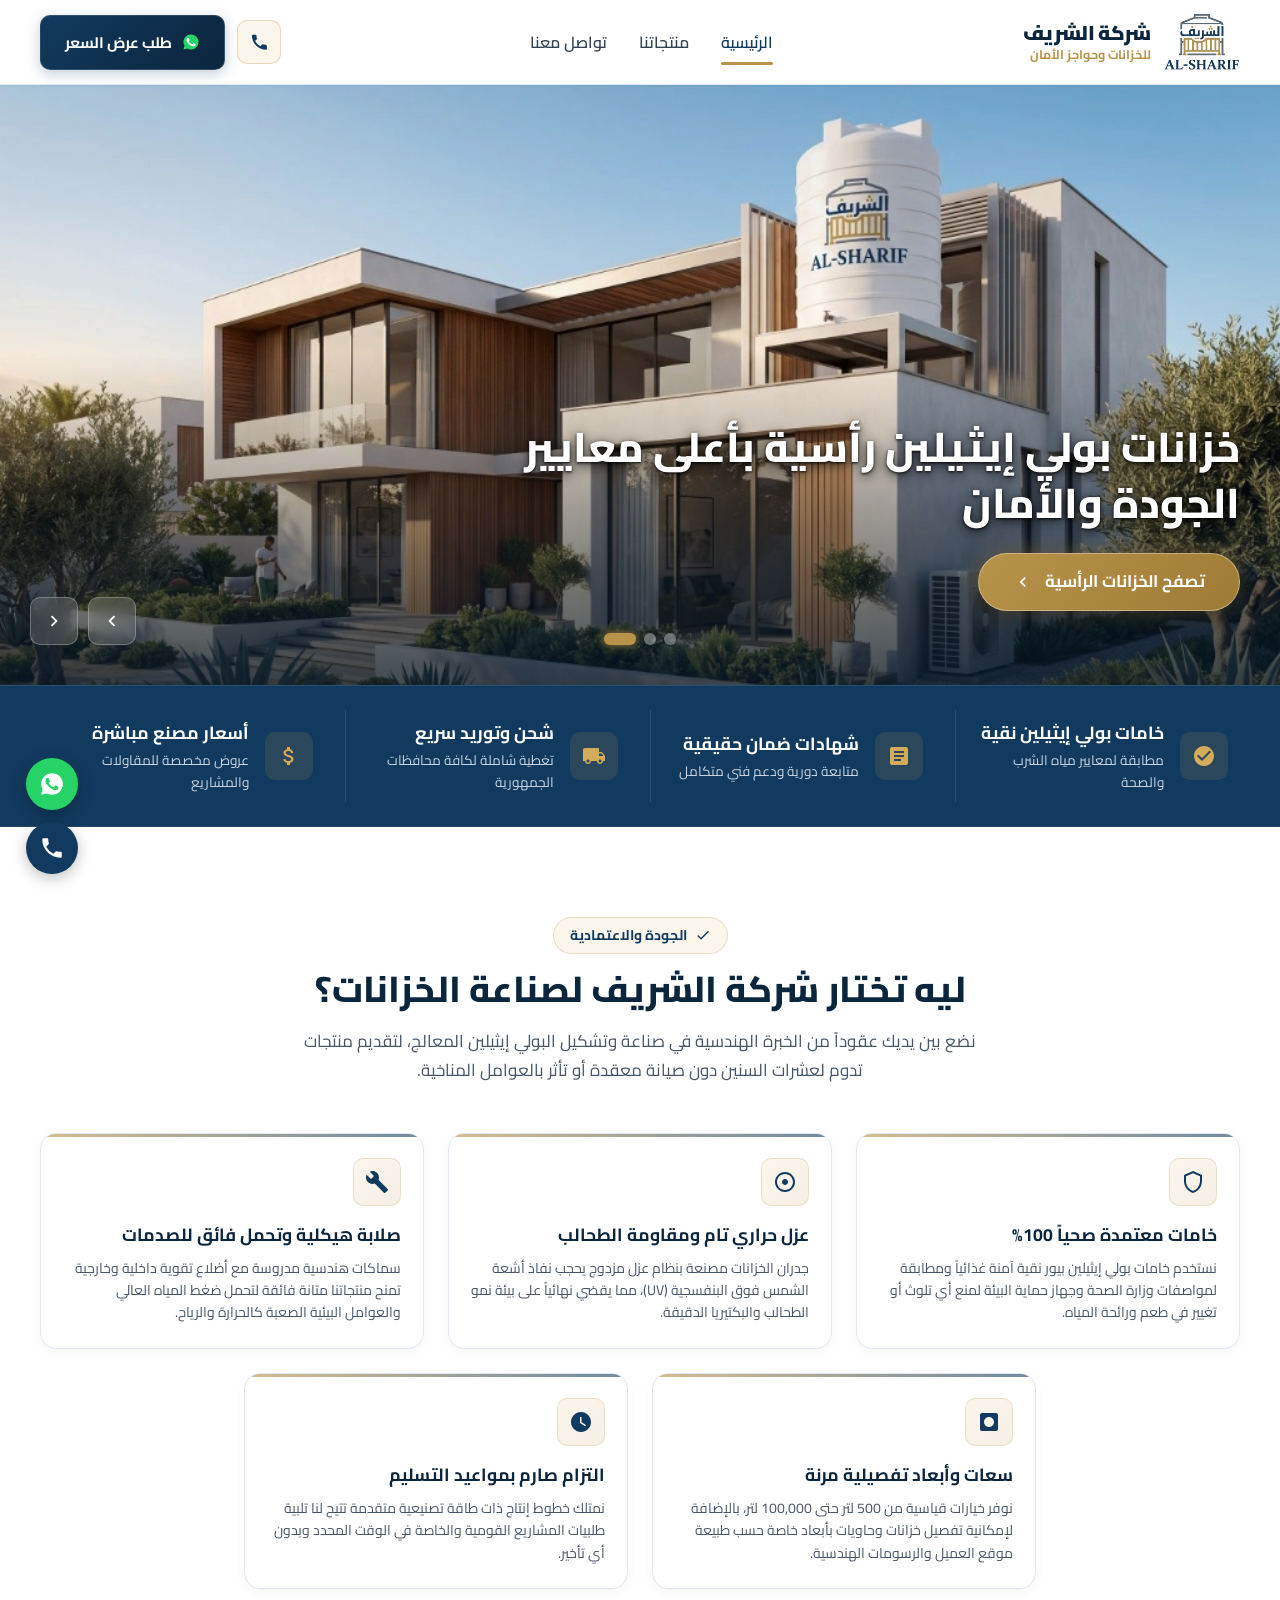
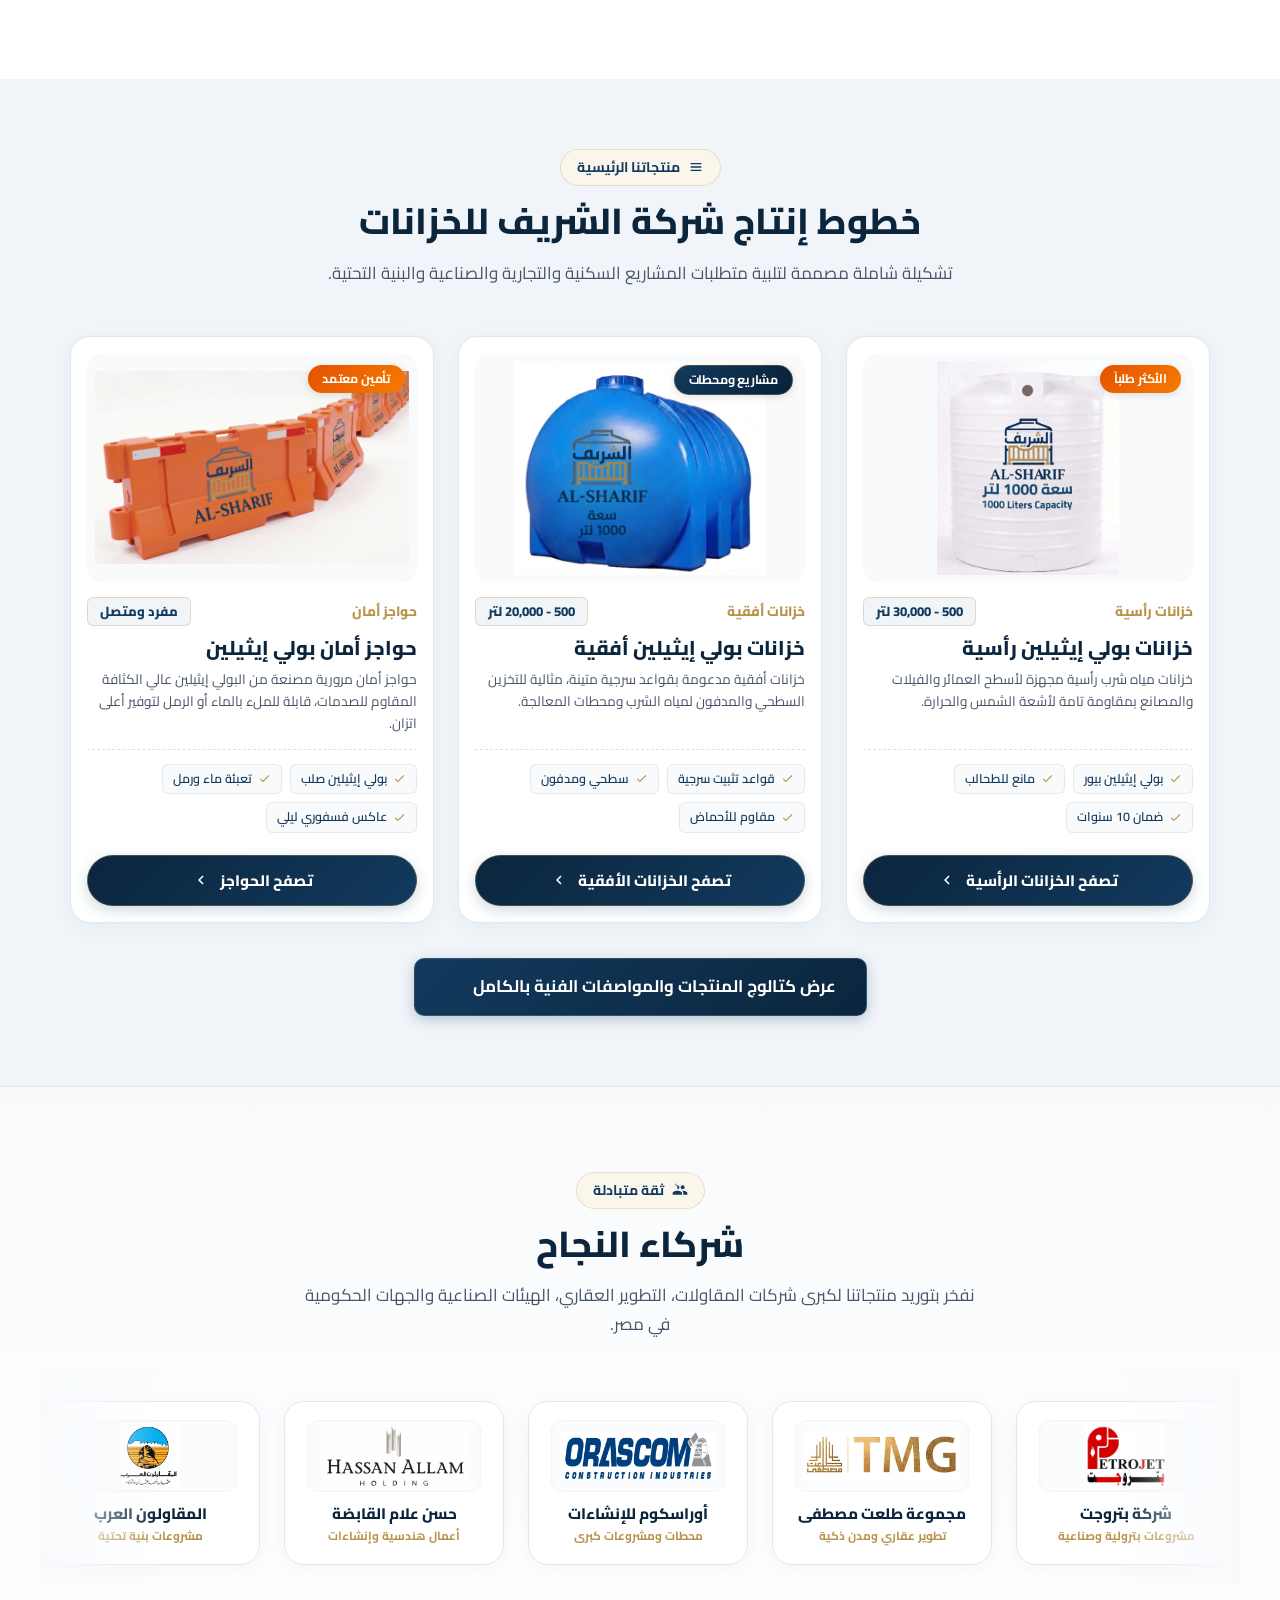
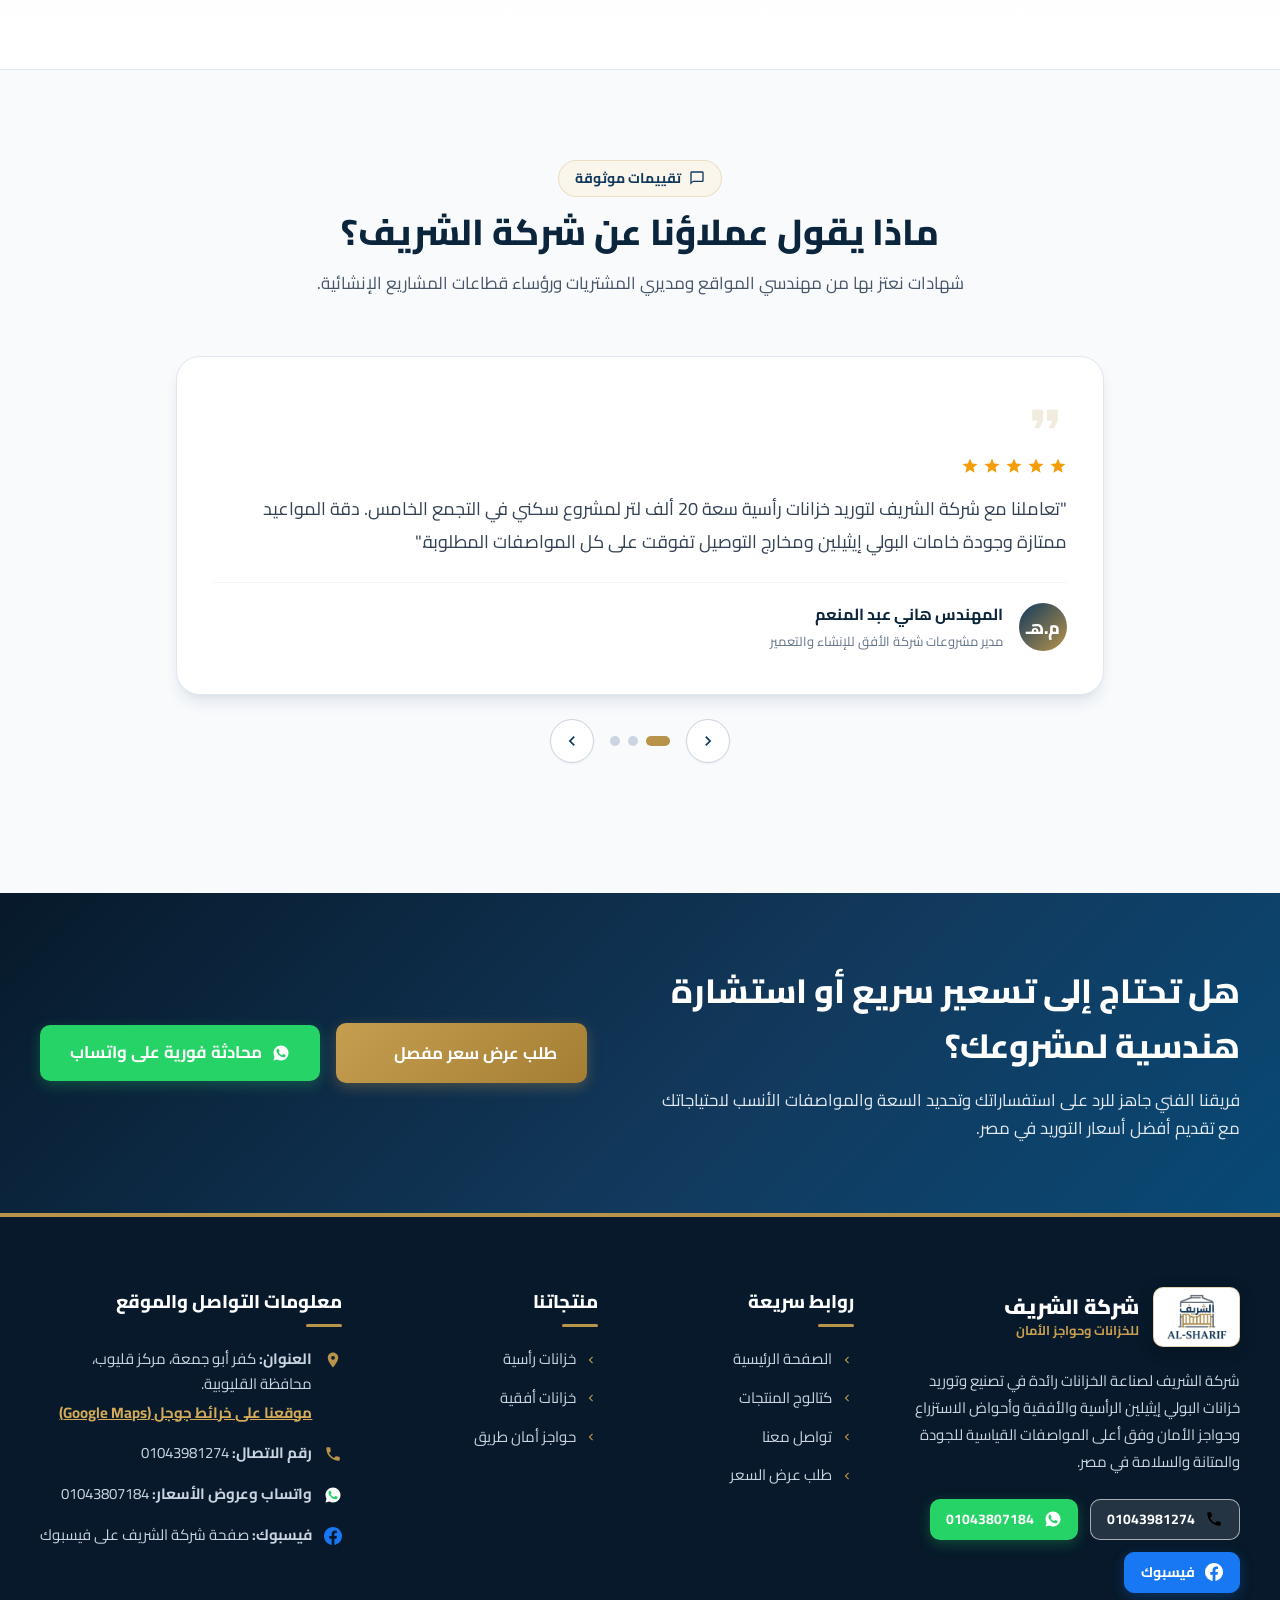
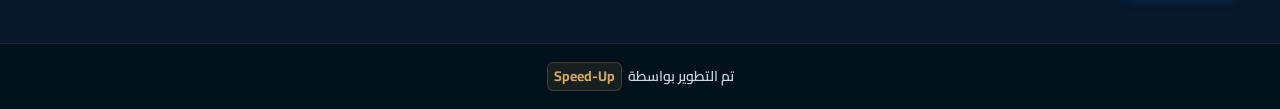
==== commit 2a9da74d: "fix(partners): fix seamless infinite loop and ensure all 10 partner cards display properly" ====
--- a/index.html
+++ b/index.html
@@ -493,8 +493,8 @@
         </div>
 
         <div class="partners-marquee-container">
+          <!-- Track 1 -->
           <div class="partners-track">
-            <!-- Set 1: 10 Partners Cards -->
             <div class="partner-card">
               <div class="partner-logo-box">
                 <img src="assets/images/partners/partner-arab-contractors.webp" alt="المقاولون العرب" loading="lazy" width="160" height="70">
@@ -594,9 +594,11 @@
                 <span class="partner-tag">قلاع صناعية وإنتاجية</span>
               </div>
             </div>
-
-            <!-- Set 2: Duplicate for Seamless Continuous Flow -->
-            <div class="partner-card" aria-hidden="true">
+          </div>
+
+          <!-- Track 2 (Duplicate for Seamless Infinite Loop) -->
+          <div class="partners-track" aria-hidden="true">
+            <div class="partner-card">
               <div class="partner-logo-box">
                 <img src="assets/images/partners/partner-arab-contractors.webp" alt="المقاولون العرب" loading="lazy" width="160" height="70">
               </div>
@@ -606,7 +608,7 @@
               </div>
             </div>
 
-            <div class="partner-card" aria-hidden="true">
+            <div class="partner-card">
               <div class="partner-logo-box">
                 <img src="assets/images/partners/partner-hassan-allam.webp" alt="حسن علام القابضة" loading="lazy" width="160" height="70">
               </div>
@@ -616,7 +618,7 @@
               </div>
             </div>
 
-            <div class="partner-card" aria-hidden="true">
+            <div class="partner-card">
               <div class="partner-logo-box">
                 <img src="assets/images/partners/partner-orascom.webp" alt="أوراسكوم للإنشاءات" loading="lazy" width="160" height="70">
               </div>
@@ -626,7 +628,7 @@
               </div>
             </div>
 
-            <div class="partner-card" aria-hidden="true">
+            <div class="partner-card">
               <div class="partner-logo-box">
                 <img src="assets/images/partners/partner-tmg.webp" alt="مجموعة طلعت مصطفى" loading="lazy" width="160" height="70">
               </div>
@@ -636,7 +638,7 @@
               </div>
             </div>
 
-            <div class="partner-card" aria-hidden="true">
+            <div class="partner-card">
               <div class="partner-logo-box">
                 <img src="assets/images/partners/partner-petrojet.webp" alt="شركة بتروجت" loading="lazy" width="160" height="70">
               </div>
@@ -646,7 +648,7 @@
               </div>
             </div>
 
-            <div class="partner-card" aria-hidden="true">
+            <div class="partner-card">
               <div class="partner-logo-box">
                 <img src="assets/images/partners/partner-elsewedy.webp" alt="السويدي إليكتريك" loading="lazy" width="160" height="70">
               </div>
@@ -656,7 +658,7 @@
               </div>
             </div>
 
-            <div class="partner-card" aria-hidden="true">
+            <div class="partner-card">
               <div class="partner-logo-box">
                 <img src="assets/images/partners/partner-palm-hills.webp" alt="بالم هيلز للتعمير" loading="lazy" width="160" height="70">
               </div>
@@ -666,7 +668,7 @@
               </div>
             </div>
 
-            <div class="partner-card" aria-hidden="true">
+            <div class="partner-card">
               <div class="partner-logo-box">
                 <img src="assets/images/partners/partner-mountain-view.webp" alt="ماونتن فيو" loading="lazy" width="160" height="70">
               </div>
@@ -676,7 +678,7 @@
               </div>
             </div>
 
-            <div class="partner-card" aria-hidden="true">
+            <div class="partner-card">
               <div class="partner-logo-box">
                 <img src="assets/images/partners/partner-ceramica-cleopatra.webp" alt="سيراميكا كليوباترا" loading="lazy" width="160" height="70">
               </div>
@@ -686,7 +688,110 @@
               </div>
             </div>
 
-            <div class="partner-card" aria-hidden="true">
+            <div class="partner-card">
+              <div class="partner-logo-box">
+                <img src="assets/images/partners/partner-oriental-weavers.webp" alt="النساجون الشرقيون" loading="lazy" width="160" height="70">
+              </div>
+              <div class="partner-card-info">
+                <h4 class="partner-name">النساجون الشرقيون</h4>
+                <span class="partner-tag">قلاع صناعية وإنتاجية</span>
+              </div>
+            </div>
+          </div>
+
+          <!-- Track 3 (Extra Duplicate to Guarantee Seamless Screen Coverage) -->
+          <div class="partners-track" aria-hidden="true">
+            <div class="partner-card">
+              <div class="partner-logo-box">
+                <img src="assets/images/partners/partner-arab-contractors.webp" alt="المقاولون العرب" loading="lazy" width="160" height="70">
+              </div>
+              <div class="partner-card-info">
+                <h4 class="partner-name">المقاولون العرب</h4>
+                <span class="partner-tag">مشروعات بنية تحتية</span>
+              </div>
+            </div>
+
+            <div class="partner-card">
+              <div class="partner-logo-box">
+                <img src="assets/images/partners/partner-hassan-allam.webp" alt="حسن علام القابضة" loading="lazy" width="160" height="70">
+              </div>
+              <div class="partner-card-info">
+                <h4 class="partner-name">حسن علام القابضة</h4>
+                <span class="partner-tag">أعمال هندسية وإنشاءات</span>
+              </div>
+            </div>
+
+            <div class="partner-card">
+              <div class="partner-logo-box">
+                <img src="assets/images/partners/partner-orascom.webp" alt="أوراسكوم للإنشاءات" loading="lazy" width="160" height="70">
+              </div>
+              <div class="partner-card-info">
+                <h4 class="partner-name">أوراسكوم للإنشاءات</h4>
+                <span class="partner-tag">محطات ومشروعات كبرى</span>
+              </div>
+            </div>
+
+            <div class="partner-card">
+              <div class="partner-logo-box">
+                <img src="assets/images/partners/partner-tmg.webp" alt="مجموعة طلعت مصطفى" loading="lazy" width="160" height="70">
+              </div>
+              <div class="partner-card-info">
+                <h4 class="partner-name">مجموعة طلعت مصطفى</h4>
+                <span class="partner-tag">تطوير عقاري ومدن ذكية</span>
+              </div>
+            </div>
+
+            <div class="partner-card">
+              <div class="partner-logo-box">
+                <img src="assets/images/partners/partner-petrojet.webp" alt="شركة بتروجت" loading="lazy" width="160" height="70">
+              </div>
+              <div class="partner-card-info">
+                <h4 class="partner-name">شركة بتروجت</h4>
+                <span class="partner-tag">مشروعات بترولية وصناعية</span>
+              </div>
+            </div>
+
+            <div class="partner-card">
+              <div class="partner-logo-box">
+                <img src="assets/images/partners/partner-elsewedy.webp" alt="السويدي إليكتريك" loading="lazy" width="160" height="70">
+              </div>
+              <div class="partner-card-info">
+                <h4 class="partner-name">السويدي إليكتريك</h4>
+                <span class="partner-tag">طاقة وصناعات كبرى</span>
+              </div>
+            </div>
+
+            <div class="partner-card">
+              <div class="partner-logo-box">
+                <img src="assets/images/partners/partner-palm-hills.webp" alt="بالم هيلز للتعمير" loading="lazy" width="160" height="70">
+              </div>
+              <div class="partner-card-info">
+                <h4 class="partner-name">بالم هيلز للتعمير</h4>
+                <span class="partner-tag">مجتمعات سكنية راقية</span>
+              </div>
+            </div>
+
+            <div class="partner-card">
+              <div class="partner-logo-box">
+                <img src="assets/images/partners/partner-mountain-view.webp" alt="ماونتن فيو" loading="lazy" width="160" height="70">
+              </div>
+              <div class="partner-card-info">
+                <h4 class="partner-name">ماونتن فيو</h4>
+                <span class="partner-tag">تطوير واستثمار عقاري</span>
+              </div>
+            </div>
+
+            <div class="partner-card">
+              <div class="partner-logo-box">
+                <img src="assets/images/partners/partner-ceramica-cleopatra.webp" alt="سيراميكا كليوباترا" loading="lazy" width="160" height="70">
+              </div>
+              <div class="partner-card-info">
+                <h4 class="partner-name">سيراميكا كليوباترا</h4>
+                <span class="partner-tag">صروح صناعية مصرية</span>
+              </div>
+            </div>
+
+            <div class="partner-card">
               <div class="partner-logo-box">
                 <img src="assets/images/partners/partner-oriental-weavers.webp" alt="النساجون الشرقيون" loading="lazy" width="160" height="70">
               </div>
--- a/assets/css/style.css
+++ b/assets/css/style.css
@@ -1153,6 +1153,9 @@
   position: relative;
   padding: 24px 0 10px;
   direction: ltr;
+  display: flex;
+  gap: 24px;
+  user-select: none;
 }
 
 .partners-marquee-container::before,
@@ -1180,9 +1183,11 @@
   display: flex;
   align-items: center;
   gap: 24px;
+  flex-shrink: 0;
   width: max-content;
   animation: partnersScroll 40s linear infinite;
   padding: 8px 0;
+  will-change: transform;
 }
 
 .partners-marquee-container:hover .partners-track {
@@ -1190,11 +1195,11 @@
 }
 
 @keyframes partnersScroll {
-  0% {
+  from {
     transform: translateX(0);
   }
-  100% {
-    transform: translateX(50%);
+  to {
+    transform: translateX(calc(-100% - 24px));
   }
 }
 
@@ -1215,6 +1220,7 @@
   position: relative;
   overflow: hidden;
   text-align: center;
+  direction: rtl;
 }
 
 .partner-card::before {
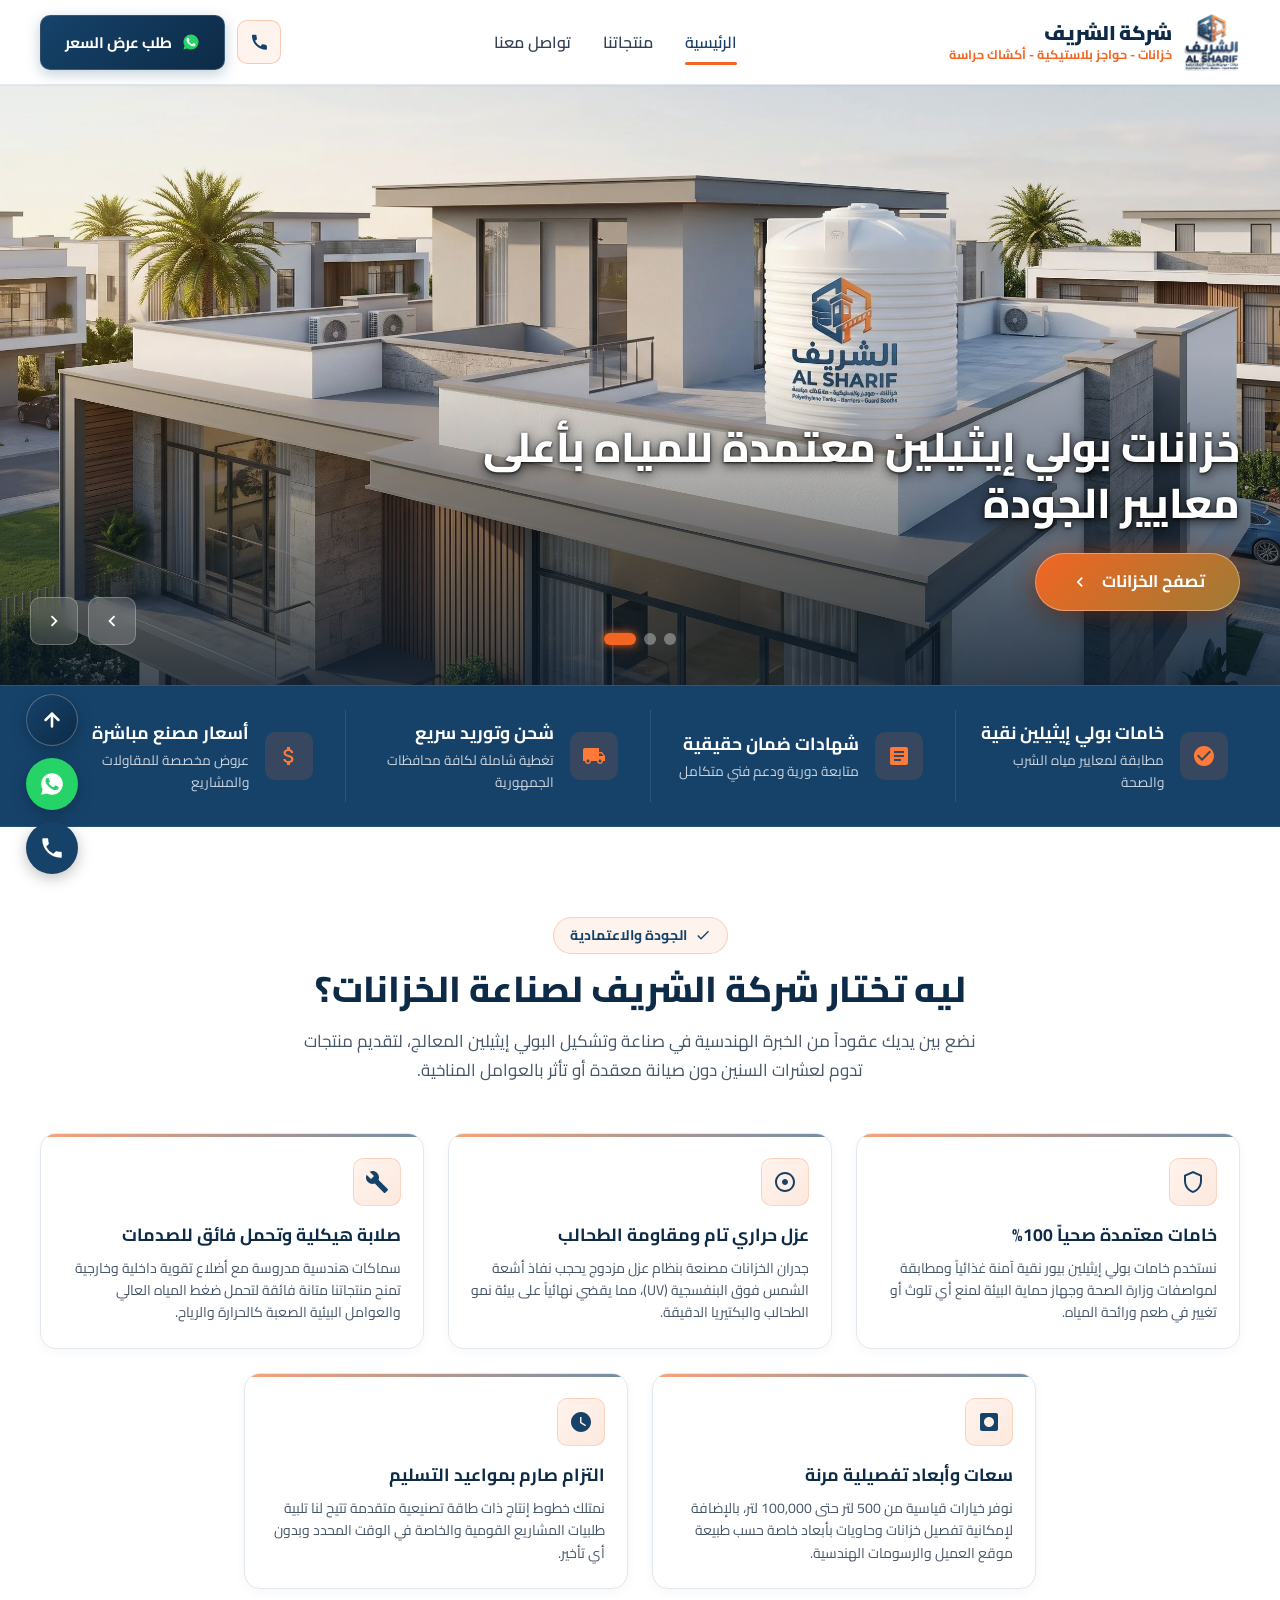
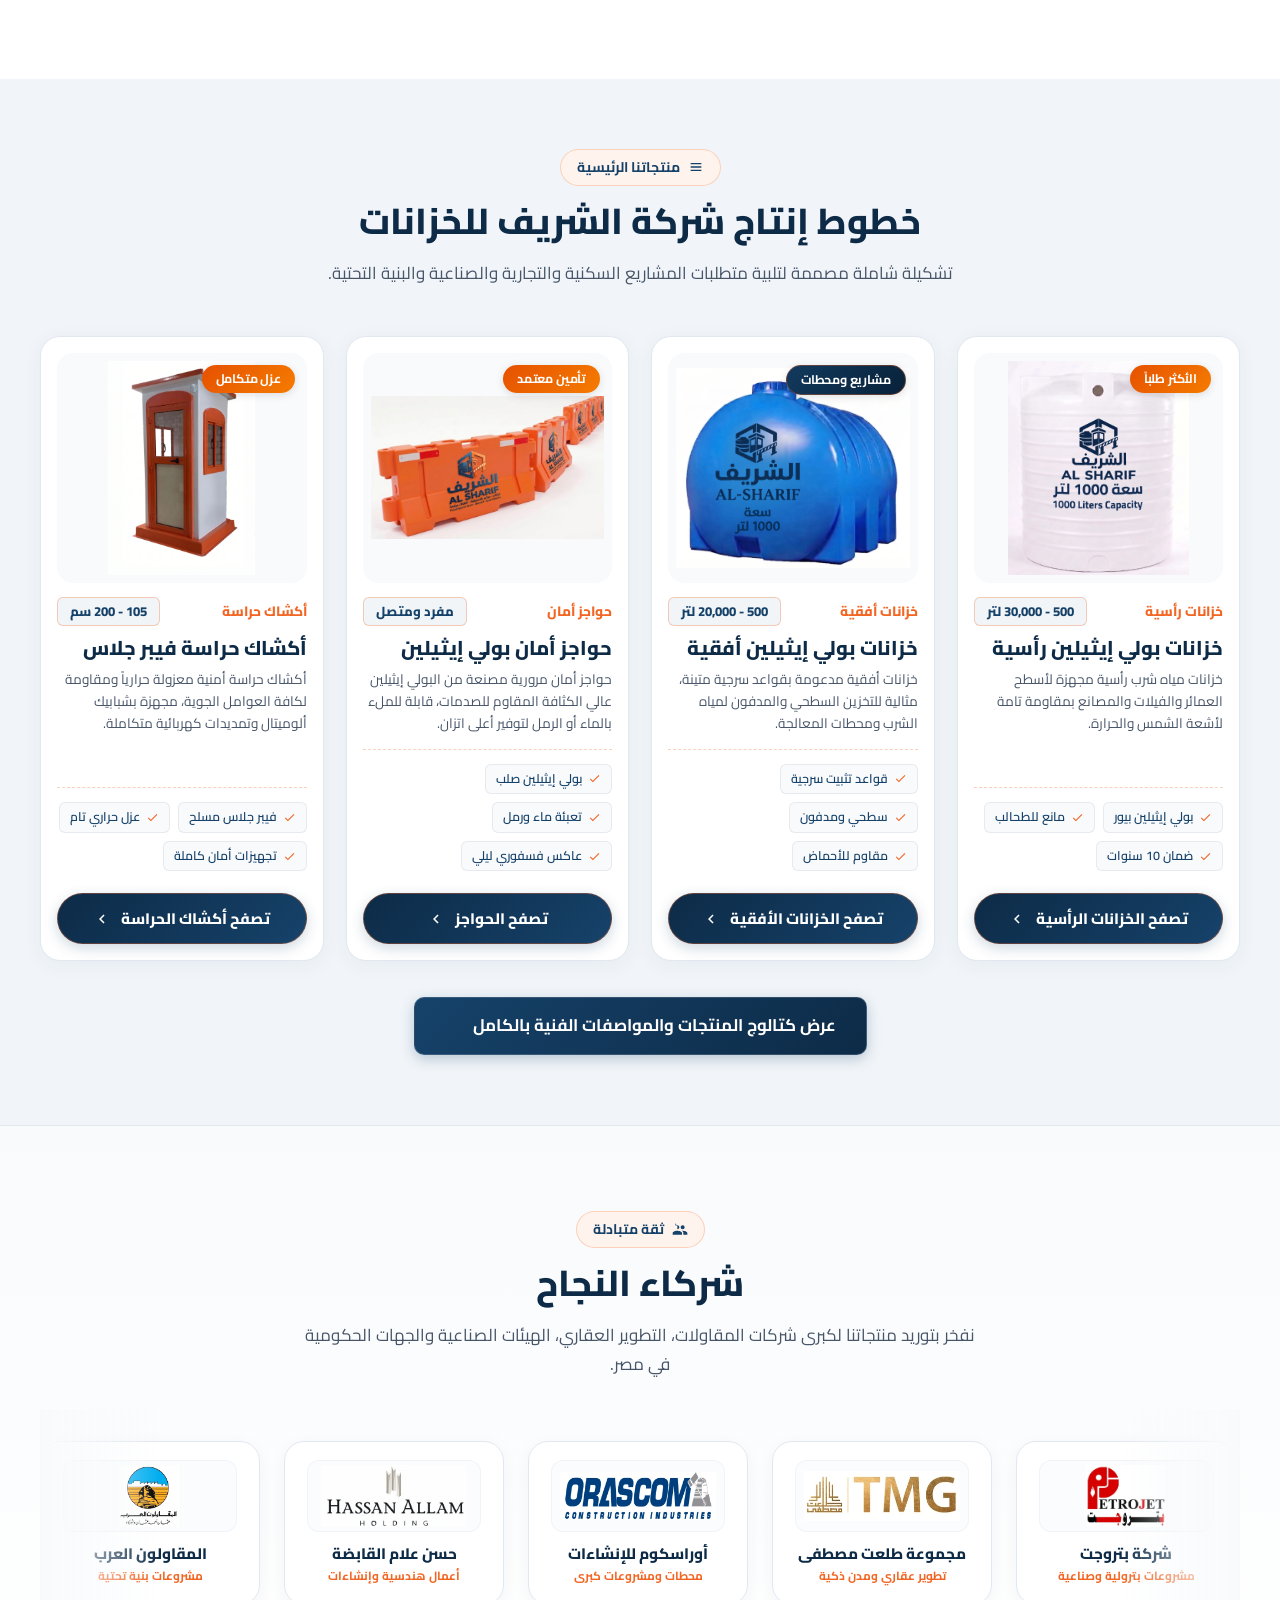
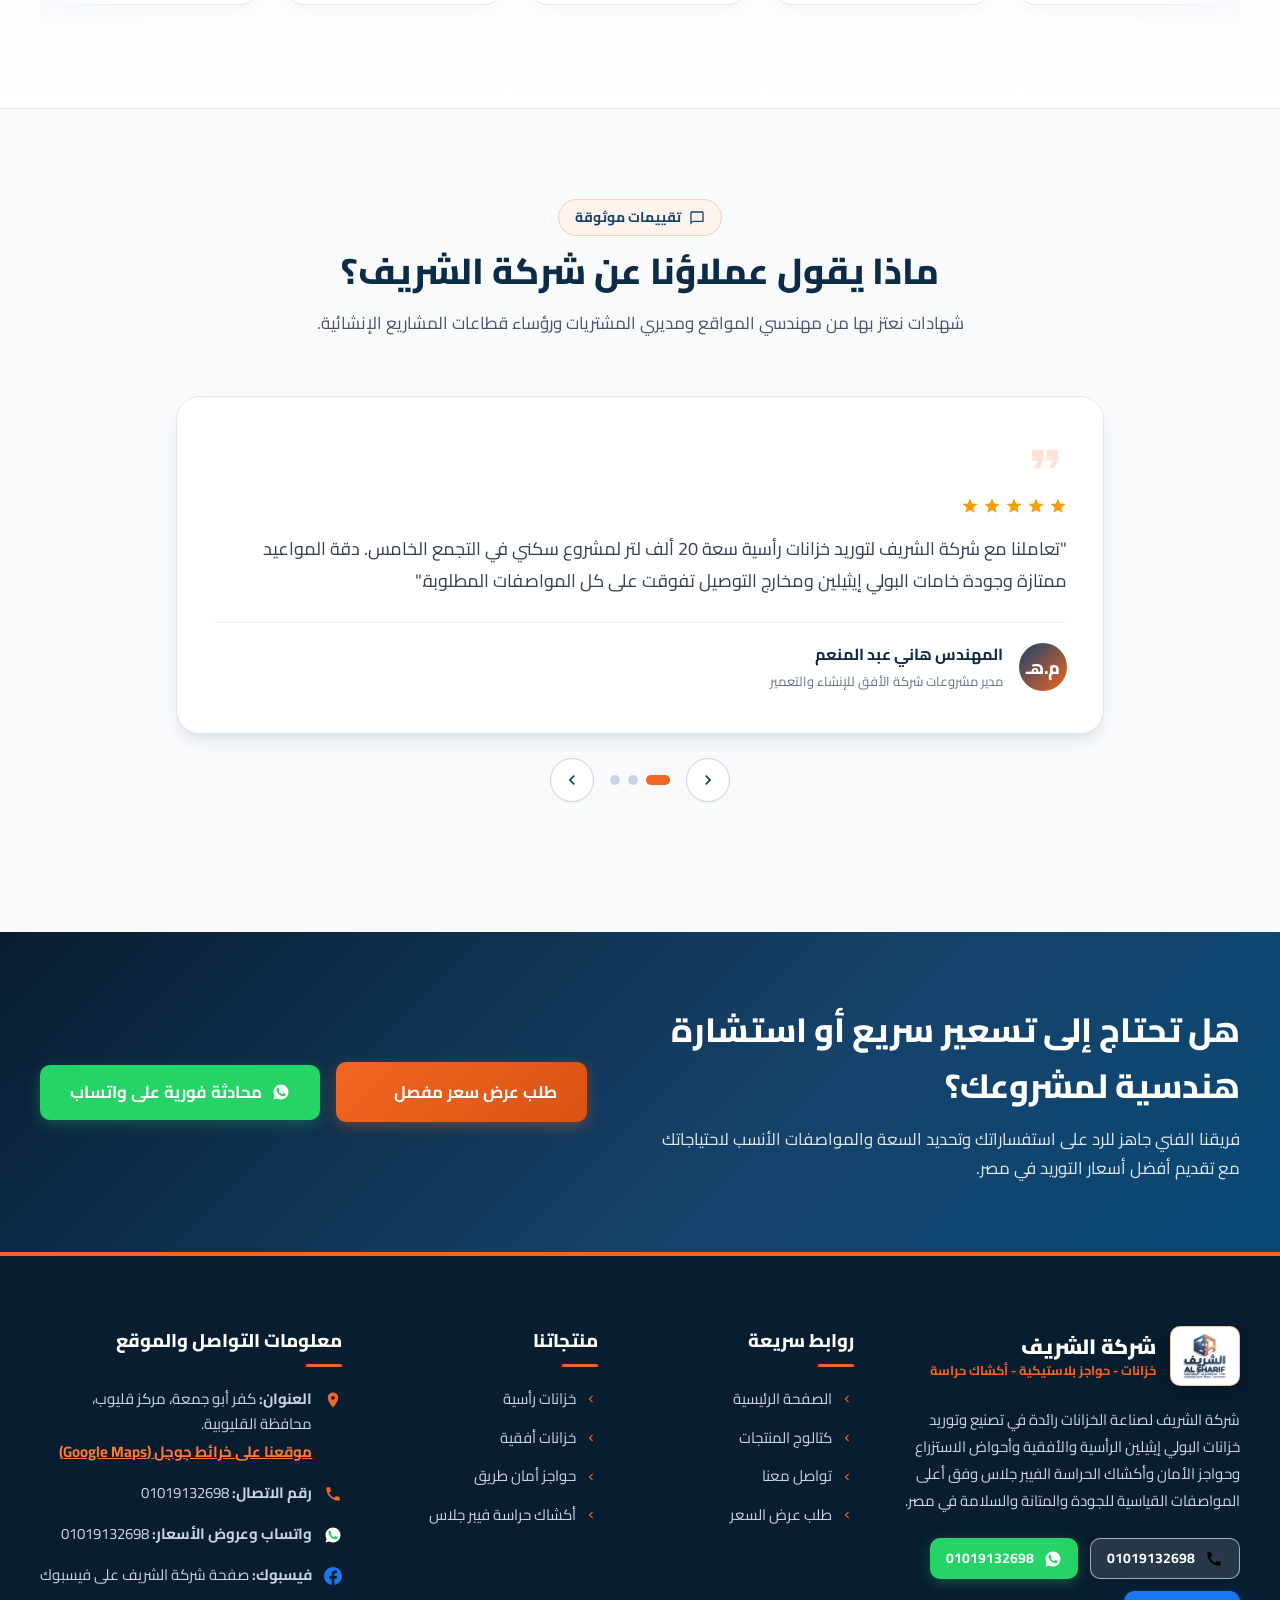
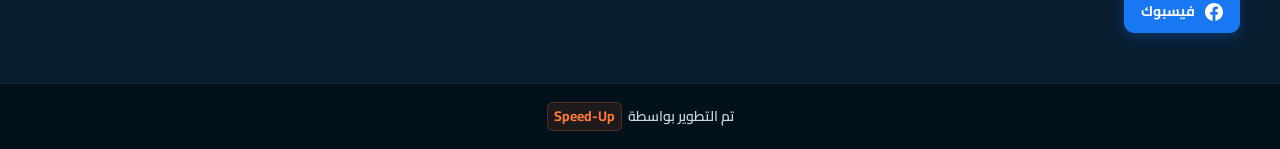
==== commit add4f66c: "Update visual identity, guard booths section, SEO & mobile responsive fixes, and scroll-to-top butto" ====
--- a/index.html
+++ b/index.html
@@ -1,40 +1,46 @@
 <!DOCTYPE html>
 <html lang="ar" dir="rtl">
+
 <head>
   <meta charset="UTF-8">
   <meta name="viewport" content="width=device-width, initial-scale=1.0">
   <meta http-equiv="X-UA-Compatible" content="ie=edge">
-  
+
   <!-- Primary Meta Tags -->
-  <title>شركة الشريف لصناعة الخزانات | خزانات بولي إيثيلين وحواجز أمان الطرق</title>
-  <meta name="title" content="شركة الشريف لصناعة الخزانات | خزانات بولي إيثيلين وحواجز أمان الطرق">
-  <meta name="description" content="شركة الشريف لصناعة الخزانات رائدة تصنيع وتوريد خزانات البولي إيثيلين الرأسية والأفقية وأحواض الاستزراع وحواجز الأمان وفق أعلى المواصفات القياسية للجودة في مصر. قليوب - القليوبية.">
-  <meta name="keywords" content="خزانات بولي إيثيلين, مصنع خزانات مياه, شركة الشريف للخزانات, خزانات رأسية, خزانات أفقية, حواجز أمان طرق, أحواض استزراع سمكي, قليوب, القليوبية">
+  <title>شركة الشريف لصناعة الخزانات | خزانات بولي إيثيلين، حواجز أمان، وأكشاك حراسة</title>
+  <meta name="title" content="شركة الشريف لصناعة الخزانات | خزانات بولي إيثيلين، حواجز أمان، وأكشاك حراسة">
+  <meta name="description"
+    content="شركة الشريف لصناعة الخزانات رائدة تصنيع وتوريد خزانات البولي إيثيلين الرأسية والأفقية وأحواض الاستزراع وحواجز الأمان وأكشاك الحراسة ودورات المياه المتنقلة بأعلى معايير الجودة في مصر. هاتف: 01019132698">
+  <!-- Geo-Targeting & Local SEO -->
+  <meta name="geo.region" content="EG-KB">
+  <meta name="geo.placename" content="Qalyoub, Qalyubia, Egypt">
+  <meta name="geo.position" content="30.1792;31.2056">
+  <meta name="ICBM" content="30.1792, 31.2056">
+  <link rel="canonical" href="https://al-shariftanks.com/">
+  <meta name="keywords"
+    content="شركة الشريف للخزانات, مصنع خزانات بولي ايثيلين, خزانات مياه الشرب مصر, اسعار خزانات المياه, خزان راسي, خزان افقي, حواجز امن الطرق, حواجز نيوجيرسي بلاستيك, اكشاك حراسة فيبر جلاس, كشك امن وحراسة, كشك حمام متنقل, دورات مياه متنقلة, احواض استزراع سمكي, كفر ابو جمعة, قليوب, القليوبية">
+
   <meta name="author" content="شركة الشريف لصناعة الخزانات وحواجز الأمان">
   <meta name="publisher" content="شركة الشريف لصناعة الخزانات">
   <meta name="robots" content="index, follow, max-snippet:-1, max-image-preview:large, max-video-preview:-1">
-  <meta name="theme-color" content="#031b2c">
-  <link rel="canonical" href="index.html">
-
-  <!-- Geo-Targeting & Local SEO -->
-  <meta name="geo.region" content="EG-KB">
-  <meta name="geo.placename" content="قليوب، القليوبية، مصر">
-  <meta name="geo.position" content="30.1792;31.2056">
-  <meta name="ICBM" content="30.1792, 31.2056">
+  <meta name="theme-color" content="#0D2B47">
+
 
   <!-- Open Graph / Facebook -->
   <meta property="og:type" content="website">
   <meta property="og:locale" content="ar_EG">
   <meta property="og:site_name" content="شركة الشريف لصناعة الخزانات وحواجز الأمان">
-  <meta property="og:title" content="شركة الشريف لصناعة الخزانات | خزانات بولي إيثيلين وحواجز أمان الطرق">
-  <meta property="og:description" content="الشركة الرائدة في تصنيع خزانات البولي إيثيلين الرأسية والأفقية وحواجز أمان الطرق وأحواض الأسماك بأعلى معايير الجودة المصرية.">
+  <meta property="og:title" content="شركة الشريف لصناعة الخزانات | خزانات بولي إيثيلين وحواجز أمان وأكشاك حراسة">
+  <meta property="og:description"
+    content="الشركة الرائدة في تصنيع وتوريد خزانات البولي إيثيلين وحواجز أمان الطرق وأكشاك الحراسة الفيبر جلاس بأعلى معايير الجودة المصرية.">
   <meta property="og:image" content="assets/images/logo-solid.webp">
-  <meta property="og:url" content="index.html">
+  <meta property="og:url" content="https://al-shariftanks.com/">
 
   <!-- Twitter Cards -->
   <meta name="twitter:card" content="summary_large_image">
-  <meta name="twitter:title" content="شركة الشريف لصناعة الخزانات | خزانات بولي إيثيلين وحواجز أمان الطرق">
-  <meta name="twitter:description" content="خزانات بولي إيثيلين رأسية وأفقية معتمدة وحواجز أمان الطرق بأعلى جودة وضمان 10 سنوات.">
+  <meta name="twitter:title" content="شركة الشريف لصناعة الخزانات | خزانات بولي إيثيلين وحواجز أمان وأكشاك حراسة">
+  <meta name="twitter:description"
+    content="خزانات بولي إيثيلين رأسية وأفقية معتمدة، حواجز أمان الطرق، وأكشاك حراسة معزولة بأعلى جودة وضمان حقيقي.">
   <meta name="twitter:image" content="assets/images/logo-solid.webp">
 
   <!-- Favicon -->
@@ -52,8 +58,8 @@
     "alternateName": "شركة الشريف للخزانات",
     "image": "assets/images/logo-solid.webp",
     "logo": "assets/images/logo.webp",
-    "description": "شركة الشريف لصناعة الخزانات رائدة في تصنيع وتوريد خزانات البولي إيثيلين الرأسية والأفقية وأحواض الاستزراع السمكي وحواجز أمان الطرق بأعلى معايير الجودة والمتانة والسلامة في مصر.",
-    "telephone": "+201043981274",
+    "description": "شركة الشريف لصناعة الخزانات رائدة في تصنيع وتوريد خزانات البولي إيثيلين الرأسية والأفقية وأحواض الاستزراع السمكي وحواجز أمان الطرق وأكشاك الحراسة بأعلى معايير الجودة والمتانة والسلامة في مصر.",
+    "telephone": "+201019132698",
     "email": "info@al-shariftanks.com",
     "priceRange": "$$",
     "currenciesAccepted": "EGP",
@@ -91,21 +97,22 @@
       }
     ],
     "sameAs": [
-      "https://www.facebook.com/profile.php?id=61594826639432"
+      "https://www.facebook.com/profile.php?id=61595841629500"
     ]
   }
   </script>
 </head>
+
 <body>
 
   <!-- Main Navbar -->
   <header class="navbar-main" id="mainHeader">
     <div class="container navbar-inner">
-      <a href="index.html" class="brand-logo-link" aria-label="شركة الشريف للخزانات وحواجز الأمان">
+      <a href="index.html" class="brand-logo-link" aria-label="شركة الشريف للخزانات وحواجز الأمان وأكشاك الحراسة">
         <img src="assets/images/logo.webp" alt="شعار شركة الشريف" class="brand-logo-img" width="180" height="60">
         <div class="brand-logo-text">
           <span class="brand-text-title">شركة الشريف</span>
-          <span class="brand-text-sub">للخزانات وحواجز الأمان</span>
+          <span class="brand-text-sub">خزانات - حواجز بلاستيكية - أكشاك حراسة</span>
         </div>
       </a>
 
@@ -120,24 +127,32 @@
 
       <!-- Nav Actions -->
       <div class="nav-actions">
-        <a href="tel:01043981274" class="btn-phone-quick" title="اتصل بنا الآن: 01043981274" aria-label="الاتصال برقم 01043981274">
-          <svg viewBox="0 0 24 24"><path d="M20.01 15.38c-1.23 0-2.42-.2-3.53-.56a.977.977 0 00-1.01.24l-1.57 1.97c-2.83-1.44-5.15-3.75-6.59-6.59l1.97-1.57c.28-.28.36-.67.25-1.02A11.36 11.36 0 019 4.29c0-.56-.45-1-1-1H4.5c-.55 0-1 .45-1 1 0 9.39 7.61 17 17 17 .55 0 1-.45 1-1v-3.5c0-.55-.45-1-.99-.91z"/></svg>
+        <a href="tel:01019132698" class="btn-phone-quick" title="اتصل بنا الآن: 01019132698"
+          aria-label="الاتصال برقم 01019132698">
+          <svg viewBox="0 0 24 24">
+            <path
+              d="M20.01 15.38c-1.23 0-2.42-.2-3.53-.56a.977.977 0 00-1.01.24l-1.57 1.97c-2.83-1.44-5.15-3.75-6.59-6.59l1.97-1.57c.28-.28.36-.67.25-1.02A11.36 11.36 0 019 4.29c0-.56-.45-1-1-1H4.5c-.55 0-1 .45-1 1 0 9.39 7.61 17 17 17 .55 0 1-.45 1-1v-3.5c0-.55-.45-1-.99-.91z" />
+          </svg>
         </a>
         <button type="button" class="btn btn-primary js-open-quote-modal" data-product="طلب عام">
           <svg viewBox="0 0 24 24" width="22" height="22" aria-hidden="true" style="flex-shrink:0;">
-            <path fill="#25D366" d="M12.012 2c-5.506 0-9.989 4.478-9.99 9.984a9.964 9.964 0 0 0 1.333 4.993L2 22l5.233-1.237a9.994 9.994 0 0 0 4.779 1.217h.004c5.505 0 9.988-4.478 9.989-9.984 0-2.669-1.037-5.176-2.925-7.064A9.923 9.923 0 0 0 12.012 2z"/>
-            <path fill="#FFFFFF" d="M17.472 14.382c-.301-.15-1.767-.867-2.04-.966-.271-.101-.469-.15-.668.149-.198.299-.769.967-.941 1.166-.171.199-.343.224-.644.075-.3-.15-1.264-.462-2.408-1.475-.891-.788-1.493-1.762-1.665-2.06-.172-.299-.018-.46.131-.608.136-.135.301-.35.451-.524.151-.175.201-.299.301-.498.1-.2.051-.374-.025-.523-.076-.15-.671-1.62-.92-2.217-.243-.582-.49-.503-.673-.512-.174-.009-.373-.01-.572-.01-.2 0-.523.075-.797.373s-1.045 1.021-1.045 2.49 1.07 2.888 1.22 3.088c.15.199 2.107 3.215 5.103 4.512.713.308 1.27.492 1.704.629.716.228 1.368.196 1.882.119.574-.086 1.767-.723 2.016-1.42.249-.697.249-1.295.174-1.42-.074-.124-.273-.199-.573-.348z"/>
+            <path fill="#25D366"
+              d="M12.012 2c-5.506 0-9.989 4.478-9.99 9.984a9.964 9.964 0 0 0 1.333 4.993L2 22l5.233-1.237a9.994 9.994 0 0 0 4.779 1.217h.004c5.505 0 9.988-4.478 9.989-9.984 0-2.669-1.037-5.176-2.925-7.064A9.923 9.923 0 0 0 12.012 2z" />
+            <path fill="#FFFFFF"
+              d="M17.472 14.382c-.301-.15-1.767-.867-2.04-.966-.271-.101-.469-.15-.668.149-.198.299-.769.967-.941 1.166-.171.199-.343.224-.644.075-.3-.15-1.264-.462-2.408-1.475-.891-.788-1.493-1.762-1.665-2.06-.172-.299-.018-.46.131-.608.136-.135.301-.35.451-.524.151-.175.201-.299.301-.498.1-.2.051-.374-.025-.523-.076-.15-.671-1.62-.92-2.217-.243-.582-.49-.503-.673-.512-.174-.009-.373-.01-.572-.01-.2 0-.523.075-.797.373s-1.045 1.021-1.045 2.49 1.07 2.888 1.22 3.088c.15.199 2.107 3.215 5.103 4.512.713.308 1.27.492 1.704.629.716.228 1.368.196 1.882.119.574-.086 1.767-.723 2.016-1.42.249-.697.249-1.295.174-1.42-.074-.124-.273-.199-.573-.348z" />
           </svg>
           <span>طلب عرض السعر</span>
         </button>
       </div>
 
       <!-- Mobile Call Link -->
-      <a href="tel:01043981274" class="mobile-header-call" title="اتصل بنا: 01043981274" aria-label="اتصل بنا 01043981274">
+      <a href="tel:01019132698" class="mobile-header-call" title="اتصل بنا: 01019132698"
+        aria-label="اتصل بنا 01019132698">
         <svg viewBox="0 0 24 24" width="15" height="15" aria-hidden="true">
-          <path fill="currentColor" d="M20.01 15.38c-1.23 0-2.42-.2-3.53-.56a.977.977 0 00-1.01.24l-1.57 1.97c-2.83-1.44-5.15-3.75-6.59-6.59l1.97-1.57c.28-.28.36-.67.25-1.02A11.36 11.36 0 019 4.29c0-.56-.45-1-1-1H4.5c-.55 0-1 .45-1 1 0 9.39 7.61 17 17 17 .55 0 1-.45 1-1v-3.5c0-.55-.45-1-.99-.91z"/>
+          <path fill="currentColor"
+            d="M20.01 15.38c-1.23 0-2.42-.2-3.53-.56a.977.977 0 00-1.01.24l-1.57 1.97c-2.83-1.44-5.15-3.75-6.59-6.59l1.97-1.57c.28-.28.36-.67.25-1.02A11.36 11.36 0 019 4.29c0-.56-.45-1-1-1H4.5c-.55 0-1 .45-1 1 0 9.39 7.61 17 17 17 .55 0 1-.45 1-1v-3.5c0-.55-.45-1-.99-.91z" />
         </svg>
-        <span>01043981274</span>
+        <span>01019132698</span>
       </a>
 
       <!-- Mobile Nav Toggle -->
@@ -157,11 +172,14 @@
         <img src="assets/images/logo.webp" alt="شركة الشريف" style="height: 48px; width: auto;">
         <div class="brand-logo-text">
           <span class="brand-text-title">شركة الشريف</span>
-          <span class="brand-text-sub">للخزانات وحواجز الأمان</span>
+          <span class="brand-text-sub">خزانات - حواجز بلاستيكية - أكشاك حراسة</span>
         </div>
       </div>
       <button type="button" class="drawer-close" id="drawerClose" aria-label="إغلاق القائمة">
-        <svg viewBox="0 0 24 24"><path d="M19 6.41L17.59 5 12 10.59 6.41 5 5 6.41 10.59 12 5 17.59 6.41 19 12 13.41 17.59 19 19 17.59 13.41 12z"/></svg>
+        <svg viewBox="0 0 24 24">
+          <path
+            d="M19 6.41L17.59 5 12 10.59 6.41 5 5 6.41 10.59 12 5 17.59 6.41 19 12 13.41 17.59 19 19 17.59 13.41 12z" />
+        </svg>
       </button>
     </div>
     <ul class="drawer-links">
@@ -170,14 +188,19 @@
       <li><a href="contact.html" class="drawer-link">تواصل معنا</a></li>
     </ul>
     <div class="drawer-actions">
-      <a href="tel:01043981274" class="btn btn-outline-navy" style="width: 100%;">
-        <svg viewBox="0 0 24 24"><path d="M6.62 10.79a15.053 15.053 0 006.59 6.59l2.2-2.2c.27-.27.67-.36 1.02-.24 1.12.37 2.33.57 3.57.57.55 0 1 .45 1 1V20c0 .55-.45 1-1 1-9.39 0-17-7.61-17-17 0-.55.45-1 1-1h3.5c.55 0 1 .45 1 1 0 1.25.2 2.45.57 3.57.11.35.03.74-.25 1.02l-2.2 2.2z"/></svg>
-        <span>اتصل بنا: 01043981274</span>
+      <a href="tel:01019132698" class="btn btn-outline-navy" style="width: 100%;">
+        <svg viewBox="0 0 24 24">
+          <path
+            d="M6.62 10.79a15.053 15.053 0 006.59 6.59l2.2-2.2c.27-.27.67-.36 1.02-.24 1.12.37 2.33.57 3.57.57.55 0 1 .45 1 1V20c0 .55-.45 1-1 1-9.39 0-17-7.61-17-17 0-.55.45-1 1-1h3.5c.55 0 1 .45 1 1 0 1.25.2 2.45.57 3.57.11.35.03.74-.25 1.02l-2.2 2.2z" />
+        </svg>
+        <span>اتصل بنا: 01019132698</span>
       </a>
       <button type="button" class="btn btn-accent js-open-quote-modal" style="width: 100%;">
         <svg viewBox="0 0 24 24" width="22" height="22" aria-hidden="true" style="flex-shrink:0;">
-          <path fill="#25D366" d="M12.012 2c-5.506 0-9.989 4.478-9.99 9.984a9.964 9.964 0 0 0 1.333 4.993L2 22l5.233-1.237a9.994 9.994 0 0 0 4.779 1.217h.004c5.505 0 9.988-4.478 9.989-9.984 0-2.669-1.037-5.176-2.925-7.064A9.923 9.923 0 0 0 12.012 2z"/>
-          <path fill="#FFFFFF" d="M17.472 14.382c-.301-.15-1.767-.867-2.04-.966-.271-.101-.469-.15-.668.149-.198.299-.769.967-.941 1.166-.171.199-.343.224-.644.075-.3-.15-1.264-.462-2.408-1.475-.891-.788-1.493-1.762-1.665-2.06-.172-.299-.018-.46.131-.608.136-.135.301-.35.451-.524.151-.175.201-.299.301-.498.1-.2.051-.374-.025-.523-.076-.15-.671-1.62-.92-2.217-.243-.582-.49-.503-.673-.512-.174-.009-.373-.01-.572-.01-.2 0-.523.075-.797.373s-1.045 1.021-1.045 2.49 1.07 2.888 1.22 3.088c.15.199 2.107 3.215 5.103 4.512.713.308 1.27.492 1.704.629.716.228 1.368.196 1.882.119.574-.086 1.767-.723 2.016-1.42.249-.697.249-1.295.174-1.42-.074-.124-.273-.199-.573-.348z"/>
+          <path fill="#25D366"
+            d="M12.012 2c-5.506 0-9.989 4.478-9.99 9.984a9.964 9.964 0 0 0 1.333 4.993L2 22l5.233-1.237a9.994 9.994 0 0 0 4.779 1.217h.004c5.505 0 9.988-4.478 9.989-9.984 0-2.669-1.037-5.176-2.925-7.064A9.923 9.923 0 0 0 12.012 2z" />
+          <path fill="#FFFFFF"
+            d="M17.472 14.382c-.301-.15-1.767-.867-2.04-.966-.271-.101-.469-.15-.668.149-.198.299-.769.967-.941 1.166-.171.199-.343.224-.644.075-.3-.15-1.264-.462-2.408-1.475-.891-.788-1.493-1.762-1.665-2.06-.172-.299-.018-.46.131-.608.136-.135.301-.35.451-.524.151-.175.201-.299.301-.498.1-.2.051-.374-.025-.523-.076-.15-.671-1.62-.92-2.217-.243-.582-.49-.503-.673-.512-.174-.009-.373-.01-.572-.01-.2 0-.523.075-.797.373s-1.045 1.021-1.045 2.49 1.07 2.888 1.22 3.088c.15.199 2.107 3.215 5.103 4.512.713.308 1.27.492 1.704.629.716.228 1.368.196 1.882.119.574-.086 1.767-.723 2.016-1.42.249-.697.249-1.295.174-1.42-.074-.124-.273-.199-.573-.348z" />
         </svg>
         <span>طلب عرض السعر</span>
       </button>
@@ -189,46 +212,55 @@
     <section class="hero-slider-section" aria-label="العروض الرئيسية">
       <div class="hero-slider-track" id="heroSliderTrack">
 
-        <!-- Slide 1: Vertical Water Tanks -->
+        <!-- Slide 1: Water Tanks -->
         <div class="hero-slide is-active" data-index="0">
-          <img src="assets/images/hero-tank-vertical.webp" alt="خزانات مياه بولي إيثيلين رأسية الشريف" class="hero-slide-bg" width="1024" height="571">
+          <img src="assets/images/hero-tanks.webp" alt="خزانات مياه بولي إيثيلين الشريف" class="hero-slide-bg"
+            width="1024" height="571">
           <div class="hero-clean-overlay"></div>
           <div class="container hero-slide-content">
             <div class="hero-clean-caption">
-              <h1 class="hero-clean-title">خزانات بولي إيثيلين رأسية بأعلى معايير الجودة والأمان</h1>
+              <h1 class="hero-clean-title">خزانات بولي إيثيلين معتمدة للمياه بأعلى معايير الجودة</h1>
               <a href="products.html#vertical" class="btn btn-hero-cta">
-                <span>تصفح الخزانات الرأسية</span>
-                <svg viewBox="0 0 24 24"><path d="M15.41 7.41L10.83 12l4.58 4.59L14 18l-6-6 6-6 1.41 1.41z"/></svg>
+                <span>تصفح الخزانات</span>
+                <svg viewBox="0 0 24 24">
+                  <path d="M15.41 7.41L10.83 12l4.58 4.59L14 18l-6-6 6-6 1.41 1.41z" />
+                </svg>
               </a>
             </div>
           </div>
         </div>
 
-        <!-- Slide 2: Horizontal Water Tanks -->
+        <!-- Slide 2: Road Safety Barriers -->
         <div class="hero-slide" data-index="1">
-          <img src="assets/images/hero-tank-horizontal.webp" alt="خزانات مياه بولي إيثيلين أفقية الشريف" class="hero-slide-bg" width="1024" height="571">
-          <div class="hero-clean-overlay"></div>
-          <div class="container hero-slide-content">
-            <div class="hero-clean-caption">
-              <h2 class="hero-clean-title">خزانات مياه أفقية معتمدة مصممة لأقصى درجات التحمل</h2>
-              <a href="products.html#horizontal" class="btn btn-hero-cta">
-                <span>تصفح الخزانات الأفقية</span>
-                <svg viewBox="0 0 24 24"><path d="M15.41 7.41L10.83 12l4.58 4.59L14 18l-6-6 6-6 1.41 1.41z"/></svg>
-              </a>
-            </div>
-          </div>
-        </div>
-
-        <!-- Slide 3: Road Safety Barriers -->
-        <div class="hero-slide" data-index="2">
-          <img src="assets/images/hero-barriers.webp" alt="حواجز أمان طريق بولي إيثيلين الشريف" class="hero-slide-bg" width="1024" height="571">
+          <img src="assets/images/hero-barriers.webp" alt="حواجز أمان طريق بولي إيثيلين الشريف" class="hero-slide-bg"
+            width="1024" height="571">
           <div class="hero-clean-overlay"></div>
           <div class="container hero-slide-content">
             <div class="hero-clean-caption">
               <h2 class="hero-clean-title">حواجز أمان طريق بولي إيثيلين فائقة المتانة وحماية الطرق</h2>
               <a href="products.html#barriers" class="btn btn-hero-cta">
-                <span>تصفح الحواجز</span>
-                <svg viewBox="0 0 24 24"><path d="M15.41 7.41L10.83 12l4.58 4.59L14 18l-6-6 6-6 1.41 1.41z"/></svg>
+                <span>تصفح حواجز الأمان</span>
+                <svg viewBox="0 0 24 24">
+                  <path d="M15.41 7.41L10.83 12l4.58 4.59L14 18l-6-6 6-6 1.41 1.41z" />
+                </svg>
+              </a>
+            </div>
+          </div>
+        </div>
+
+        <!-- Slide 3: Guard Booths / Kiosks -->
+        <div class="hero-slide" data-index="2">
+          <img src="assets/images/hero-booths.webp" alt="أكشاك حراسة فيبر جلاس وبوليمر الشريف" class="hero-slide-bg"
+            width="1024" height="571">
+          <div class="hero-clean-overlay"></div>
+          <div class="container hero-slide-content">
+            <div class="hero-clean-caption">
+              <h2 class="hero-clean-title">أكشاك حراسة فيبر جلاس وبوليمر معزولة بأحدث التصاميم الهندسية</h2>
+              <a href="products.html#booths" class="btn btn-hero-cta">
+                <span>تصفح أكشاك الحراسة</span>
+                <svg viewBox="0 0 24 24">
+                  <path d="M15.41 7.41L10.83 12l4.58 4.59L14 18l-6-6 6-6 1.41 1.41z" />
+                </svg>
               </a>
             </div>
           </div>
@@ -239,10 +271,14 @@
       <!-- Controls -->
       <div class="hero-slider-arrows">
         <button type="button" class="slider-arrow js-hero-prev" aria-label="الشريحة السابقة">
-          <svg viewBox="0 0 24 24"><path d="M8.59 16.59L13.17 12 8.59 7.41 10 6l6 6-6 6-1.41-1.41z"/></svg>
+          <svg viewBox="0 0 24 24">
+            <path d="M8.59 16.59L13.17 12 8.59 7.41 10 6l6 6-6 6-1.41-1.41z" />
+          </svg>
         </button>
         <button type="button" class="slider-arrow js-hero-next" aria-label="الشريحة التالية">
-          <svg viewBox="0 0 24 24"><path d="M15.41 7.41L10.83 12l4.58 4.59L14 18l-6-6 6-6 1.41 1.41z"/></svg>
+          <svg viewBox="0 0 24 24">
+            <path d="M15.41 7.41L10.83 12l4.58 4.59L14 18l-6-6 6-6 1.41 1.41z" />
+          </svg>
         </button>
       </div>
 
@@ -260,7 +296,10 @@
         <div class="stats-grid">
           <div class="stat-item">
             <div class="stat-icon">
-              <svg viewBox="0 0 24 24"><path d="M12 2C6.48 2 2 6.48 2 12s4.48 10 10 10 10-4.48 10-10S17.52 2 12 2zm-2 15l-5-5 1.41-1.41L10 14.17l7.59-7.59L19 8l-9 9z"/></svg>
+              <svg viewBox="0 0 24 24">
+                <path
+                  d="M12 2C6.48 2 2 6.48 2 12s4.48 10 10 10 10-4.48 10-10S17.52 2 12 2zm-2 15l-5-5 1.41-1.41L10 14.17l7.59-7.59L19 8l-9 9z" />
+              </svg>
             </div>
             <div class="stat-content">
               <h4>خامات بولي إيثيلين نقية</h4>
@@ -269,7 +308,10 @@
           </div>
           <div class="stat-item">
             <div class="stat-icon">
-              <svg viewBox="0 0 24 24"><path d="M19 3H5c-1.1 0-2 .9-2 2v14c0 1.1.9 2 2 2h14c1.1 0 2-.9 2-2V5c0-1.1-.9-2-2-2zm-5 14H7v-2h7v2zm3-4H7v-2h10v2zm0-4H7V7h10v2z"/></svg>
+              <svg viewBox="0 0 24 24">
+                <path
+                  d="M19 3H5c-1.1 0-2 .9-2 2v14c0 1.1.9 2 2 2h14c1.1 0 2-.9 2-2V5c0-1.1-.9-2-2-2zm-5 14H7v-2h7v2zm3-4H7v-2h10v2zm0-4H7V7h10v2z" />
+              </svg>
             </div>
             <div class="stat-content">
               <h4>شهادات ضمان حقيقية</h4>
@@ -278,7 +320,10 @@
           </div>
           <div class="stat-item">
             <div class="stat-icon">
-              <svg viewBox="0 0 24 24"><path d="M20 8h-3V4H3c-1.1 0-2 .9-2 2v11h2c0 1.66 1.34 3 3 3s3-1.34 3-3h6c0 1.66 1.34 3 3 3s3-1.34 3-3h2v-5l-3-4zM6 18.5c-.83 0-1.5-.67-1.5-1.5s.67-1.5 1.5-1.5 1.5.67 1.5 1.5-.67 1.5-1.5 1.5zm13.5-9l1.96 2.5H17V9.5h2.5zm-1.5 9c-.83 0-1.5-.67-1.5-1.5s.67-1.5 1.5-1.5 1.5.67 1.5 1.5-.67 1.5-1.5 1.5z"/></svg>
+              <svg viewBox="0 0 24 24">
+                <path
+                  d="M20 8h-3V4H3c-1.1 0-2 .9-2 2v11h2c0 1.66 1.34 3 3 3s3-1.34 3-3h6c0 1.66 1.34 3 3 3s3-1.34 3-3h2v-5l-3-4zM6 18.5c-.83 0-1.5-.67-1.5-1.5s.67-1.5 1.5-1.5 1.5.67 1.5 1.5-.67 1.5-1.5 1.5zm13.5-9l1.96 2.5H17V9.5h2.5zm-1.5 9c-.83 0-1.5-.67-1.5-1.5s.67-1.5 1.5-1.5 1.5.67 1.5 1.5-.67 1.5-1.5 1.5z" />
+              </svg>
             </div>
             <div class="stat-content">
               <h4>شحن وتوريد سريع</h4>
@@ -287,7 +332,10 @@
           </div>
           <div class="stat-item">
             <div class="stat-icon">
-              <svg viewBox="0 0 24 24"><path d="M11.8 10.9c-2.27-.59-3-1.2-3-2.15 0-1.09 1.01-1.85 2.7-1.85 1.78 0 2.44.85 2.5 2.1h2.21c-.07-1.72-1.12-3.3-3.21-3.81V3h-3v2.16c-1.94.42-3.5 1.68-3.5 3.61 0 2.31 1.91 3.46 4.7 4.13 2.5.6 3 1.48 3 2.41 0 .69-.49 1.79-2.7 1.79-2.06 0-2.87-.92-2.98-2.1h-2.2c.12 2.19 1.76 3.42 3.68 3.83V21h3v-2.15c1.95-.37 3.5-1.5 3.5-3.55 0-2.84-2.43-3.81-4.7-4.4z"/></svg>
+              <svg viewBox="0 0 24 24">
+                <path
+                  d="M11.8 10.9c-2.27-.59-3-1.2-3-2.15 0-1.09 1.01-1.85 2.7-1.85 1.78 0 2.44.85 2.5 2.1h2.21c-.07-1.72-1.12-3.3-3.21-3.81V3h-3v2.16c-1.94.42-3.5 1.68-3.5 3.61 0 2.31 1.91 3.46 4.7 4.13 2.5.6 3 1.48 3 2.41 0 .69-.49 1.79-2.7 1.79-2.06 0-2.87-.92-2.98-2.1h-2.2c.12 2.19 1.76 3.42 3.68 3.83V21h3v-2.15c1.95-.37 3.5-1.5 3.5-3.55 0-2.84-2.43-3.81-4.7-4.4z" />
+              </svg>
             </div>
             <div class="stat-content">
               <h4>أسعار مصنع مباشرة</h4>
@@ -303,57 +351,80 @@
       <div class="container">
         <div class="section-header text-center">
           <div class="section-tag">
-            <svg viewBox="0 0 24 24"><path d="M9 16.17L4.83 12l-1.42 1.41L9 19 21 7l-1.41-1.41z"/></svg>
+            <svg viewBox="0 0 24 24">
+              <path d="M9 16.17L4.83 12l-1.42 1.41L9 19 21 7l-1.41-1.41z" />
+            </svg>
             <span>الجودة والاعتمادية</span>
           </div>
           <h2 class="section-title">ليه تختار شركة الشريف لصناعة الخزانات؟</h2>
-          <p class="section-subtitle">نضع بين يديك عقوداً من الخبرة الهندسية في صناعة وتشكيل البولي إيثيلين المعالج، لتقديم منتجات تدوم لعشرات السنين دون صيانة معقدة أو تأثر بالعوامل المناخية.</p>
+          <p class="section-subtitle">نضع بين يديك عقوداً من الخبرة الهندسية في صناعة وتشكيل البولي إيثيلين المعالج،
+            لتقديم منتجات تدوم لعشرات السنين دون صيانة معقدة أو تأثر بالعوامل المناخية.</p>
         </div>
 
         <div class="features-grid">
           <!-- Feature 1 -->
           <div class="feature-card">
             <div class="feature-icon-wrapper">
-              <svg viewBox="0 0 24 24"><path d="M12 1L3 5v6c0 5.55 3.84 10.74 9 12 5.16-1.26 9-6.45 9-12V5l-9-4zm7 10c0 4.52-3.08 8.76-7 9.93-3.92-1.17-7-5.41-7-9.93V6.3l7-3.11 7 3.11V11z"/></svg>
+              <svg viewBox="0 0 24 24">
+                <path
+                  d="M12 1L3 5v6c0 5.55 3.84 10.74 9 12 5.16-1.26 9-6.45 9-12V5l-9-4zm7 10c0 4.52-3.08 8.76-7 9.93-3.92-1.17-7-5.41-7-9.93V6.3l7-3.11 7 3.11V11z" />
+              </svg>
             </div>
             <h3>خامات معتمدة صحياً 100%</h3>
-            <p>نستخدم خامات بولي إيثيلين بيور نقية آمنة غذائياً ومطابقة لمواصفات وزارة الصحة وجهاز حماية البيئة لمنع أي تلوث أو تغيير في طعم ورائحة المياه.</p>
+            <p>نستخدم خامات بولي إيثيلين بيور نقية آمنة غذائياً ومطابقة لمواصفات وزارة الصحة وجهاز حماية البيئة لمنع أي
+              تلوث أو تغيير في طعم ورائحة المياه.</p>
           </div>
 
           <!-- Feature 2 -->
           <div class="feature-card">
             <div class="feature-icon-wrapper">
-              <svg viewBox="0 0 24 24"><path d="M12 2C6.49 2 2 6.49 2 12s4.49 10 10 10 10-4.49 10-10S17.51 2 12 2zm0 18c-4.41 0-8-3.59-8-8s3.59-8 8-8 8 3.59 8 8-3.59 8-8 8zm3-8c0 1.66-1.34 3-3 3s-3-1.34-3-3 1.34-3 3-3 3 1.34 3 3z"/></svg>
+              <svg viewBox="0 0 24 24">
+                <path
+                  d="M12 2C6.49 2 2 6.49 2 12s4.49 10 10 10 10-4.49 10-10S17.51 2 12 2zm0 18c-4.41 0-8-3.59-8-8s3.59-8 8-8 8 3.59 8 8-3.59 8-8 8zm3-8c0 1.66-1.34 3-3 3s-3-1.34-3-3 1.34-3 3-3 3 1.34 3 3z" />
+              </svg>
             </div>
             <h3>عزل حراري تام ومقاومة الطحالب</h3>
-            <p>جدران الخزانات مصنعة بنظام عزل مزدوج يحجب نفاذ أشعة الشمس فوق البنفسجية (UV)، مما يقضي نهائياً على بيئة نمو الطحالب والبكتيريا الدقيقة.</p>
+            <p>جدران الخزانات مصنعة بنظام عزل مزدوج يحجب نفاذ أشعة الشمس فوق البنفسجية (UV)، مما يقضي نهائياً على بيئة
+              نمو الطحالب والبكتيريا الدقيقة.</p>
           </div>
 
           <!-- Feature 3 -->
           <div class="feature-card">
             <div class="feature-icon-wrapper">
-              <svg viewBox="0 0 24 24"><path d="M22.7 19l-9.1-9.1c.9-2.3.4-5-1.5-6.9-2-2-5-2.4-7.4-1.3L9 6 6 9 1.6 4.7C.4 7.1.9 10.1 2.9 12.1c1.9 1.9 4.6 2.4 6.9 1.5l9.1 9.1c.4.4 1 .4 1.4 0l2.3-2.3c.5-.4.5-1.1.1-1.4z"/></svg>
+              <svg viewBox="0 0 24 24">
+                <path
+                  d="M22.7 19l-9.1-9.1c.9-2.3.4-5-1.5-6.9-2-2-5-2.4-7.4-1.3L9 6 6 9 1.6 4.7C.4 7.1.9 10.1 2.9 12.1c1.9 1.9 4.6 2.4 6.9 1.5l9.1 9.1c.4.4 1 .4 1.4 0l2.3-2.3c.5-.4.5-1.1.1-1.4z" />
+              </svg>
             </div>
             <h3>صلابة هيكلية وتحمل فائق للصدمات</h3>
-            <p>سماكات هندسية مدروسة مع أضلاع تقوية داخلية وخارجية تمنح منتجاتنا متانة فائقة لتحمل ضغط المياه العالي والعوامل البيئية الصعبة كالحرارة والرياح.</p>
+            <p>سماكات هندسية مدروسة مع أضلاع تقوية داخلية وخارجية تمنح منتجاتنا متانة فائقة لتحمل ضغط المياه العالي
+              والعوامل البيئية الصعبة كالحرارة والرياح.</p>
           </div>
 
           <!-- Feature 4 -->
           <div class="feature-card">
             <div class="feature-icon-wrapper">
-              <svg viewBox="0 0 24 24"><path d="M19 3H5c-1.1 0-2 .9-2 2v14c0 1.1.9 2 2 2h14c1.1 0 2-.9 2-2V5c0-1.1-.9-2-2-2zm-7 14c-2.76 0-5-2.24-5-5s2.24-5 5-5 5 2.24 5 5-2.24 5-5 5z"/></svg>
+              <svg viewBox="0 0 24 24">
+                <path
+                  d="M19 3H5c-1.1 0-2 .9-2 2v14c0 1.1.9 2 2 2h14c1.1 0 2-.9 2-2V5c0-1.1-.9-2-2-2zm-7 14c-2.76 0-5-2.24-5-5s2.24-5 5-5 5 2.24 5 5-2.24 5-5 5z" />
+              </svg>
             </div>
             <h3>سعات وأبعاد تفصيلية مرنة</h3>
-            <p>نوفر خيارات قياسية من 500 لتر حتى 100,000 لتر، بالإضافة لإمكانية تفصيل خزانات وحاويات بأبعاد خاصة حسب طبيعة موقع العميل والرسومات الهندسية.</p>
+            <p>نوفر خيارات قياسية من 500 لتر حتى 100,000 لتر، بالإضافة لإمكانية تفصيل خزانات وحاويات بأبعاد خاصة حسب
+              طبيعة موقع العميل والرسومات الهندسية.</p>
           </div>
 
           <!-- Feature 5 -->
           <div class="feature-card">
             <div class="feature-icon-wrapper">
-              <svg viewBox="0 0 24 24"><path d="M12 2C6.5 2 2 6.5 2 12s4.5 10 10 10 10-4.5 10-10S17.5 2 12 2zm4.2 14.2L11 13V7h1.5v5.2l4.5 2.7-.8 1.3z"/></svg>
+              <svg viewBox="0 0 24 24">
+                <path
+                  d="M12 2C6.5 2 2 6.5 2 12s4.5 10 10 10 10-4.5 10-10S17.5 2 12 2zm4.2 14.2L11 13V7h1.5v5.2l4.5 2.7-.8 1.3z" />
+              </svg>
             </div>
             <h3>التزام صارم بمواعيد التسليم</h3>
-            <p>نمتلك خطوط إنتاج ذات طاقة تصنيعية متقدمة تتيح لنا تلبية طلبيات المشاريع القومية والخاصة في الوقت المحدد وبدون أي تأخير.</p>
+            <p>نمتلك خطوط إنتاج ذات طاقة تصنيعية متقدمة تتيح لنا تلبية طلبيات المشاريع القومية والخاصة في الوقت المحدد
+              وبدون أي تأخير.</p>
           </div>
 
 
@@ -366,11 +437,14 @@
       <div class="container">
         <div class="section-header text-center">
           <div class="section-tag">
-            <svg viewBox="0 0 24 24"><path d="M4 6h16v2H4zm0 5h16v2H4zm0 5h16v2H4z"/></svg>
+            <svg viewBox="0 0 24 24">
+              <path d="M4 6h16v2H4zm0 5h16v2H4zm0 5h16v2H4z" />
+            </svg>
             <span>منتجاتنا الرئيسية</span>
           </div>
           <h2 class="section-title">خطوط إنتاج شركة الشريف للخزانات</h2>
-          <p class="section-subtitle">تشكيلة شاملة مصممة لتلبية متطلبات المشاريع السكنية والتجارية والصناعية والبنية التحتية.</p>
+          <p class="section-subtitle">تشكيلة شاملة مصممة لتلبية متطلبات المشاريع السكنية والتجارية والصناعية والبنية
+            التحتية.</p>
         </div>
 
         <div class="products-grid-home">
@@ -378,31 +452,41 @@
           <article class="modern-product-card">
             <div class="modern-card-img-box">
               <span class="card-floating-badge badge-orange">الأكثر طلباً</span>
-              <img src="assets/images/tank-vertical-1000.webp" alt="خزانات بولي إيثيلين رأسية شركة الشريف" loading="lazy" width="400" height="260">
+              <img src="assets/images/tank-vertical-1000.webp" alt="خزانات بولي إيثيلين رأسية شركة الشريف"
+                loading="lazy" width="400" height="260">
             </div>
             <div class="modern-card-meta-row">
               <span class="modern-category-tag">خزانات رأسية</span>
               <span class="modern-capacity-pill">500 - 30,000 لتر</span>
             </div>
             <h3 class="modern-card-title">خزانات بولي إيثيلين رأسية</h3>
-            <p class="modern-card-desc">خزانات مياه شرب رأسية مجهزة لأسطح العمائر والفيلات والمصانع بمقاومة تامة لأشعة الشمس والحرارة.</p>
+            <p class="modern-card-desc">خزانات مياه شرب رأسية مجهزة لأسطح العمائر والفيلات والمصانع بمقاومة تامة لأشعة
+              الشمس والحرارة.</p>
             <div class="modern-card-features">
               <span class="modern-feature-pill">
-                <svg viewBox="0 0 24 24"><path d="M9 16.17L4.83 12l-1.42 1.41L9 19 21 7l-1.41-1.41z"/></svg>
+                <svg viewBox="0 0 24 24">
+                  <path d="M9 16.17L4.83 12l-1.42 1.41L9 19 21 7l-1.41-1.41z" />
+                </svg>
                 <span>بولي إيثيلين بيور</span>
               </span>
               <span class="modern-feature-pill">
-                <svg viewBox="0 0 24 24"><path d="M9 16.17L4.83 12l-1.42 1.41L9 19 21 7l-1.41-1.41z"/></svg>
+                <svg viewBox="0 0 24 24">
+                  <path d="M9 16.17L4.83 12l-1.42 1.41L9 19 21 7l-1.41-1.41z" />
+                </svg>
                 <span>مانع للطحالب</span>
               </span>
               <span class="modern-feature-pill">
-                <svg viewBox="0 0 24 24"><path d="M9 16.17L4.83 12l-1.42 1.41L9 19 21 7l-1.41-1.41z"/></svg>
+                <svg viewBox="0 0 24 24">
+                  <path d="M9 16.17L4.83 12l-1.42 1.41L9 19 21 7l-1.41-1.41z" />
+                </svg>
                 <span>ضمان 10 سنوات</span>
               </span>
             </div>
             <a href="products.html#vertical" class="btn-category-browse">
               <span>تصفح الخزانات الرأسية</span>
-              <svg viewBox="0 0 24 24" width="18" height="18" aria-hidden="true"><path fill="currentColor" d="M15.41 7.41L14 6l-6 6 6 6 1.41-1.41L10.83 12z"/></svg>
+              <svg viewBox="0 0 24 24" width="18" height="18" aria-hidden="true">
+                <path fill="currentColor" d="M15.41 7.41L14 6l-6 6 6 6 1.41-1.41L10.83 12z" />
+              </svg>
             </a>
           </article>
 
@@ -410,31 +494,41 @@
           <article class="modern-product-card">
             <div class="modern-card-img-box">
               <span class="card-floating-badge badge-navy">مشاريع ومحطات</span>
-              <img src="assets/images/tank-horizontal-1000.webp" alt="خزانات بولي إيثيلين أفقية" loading="lazy" width="400" height="260">
+              <img src="assets/images/tank-horizontal-1000.webp" alt="خزانات بولي إيثيلين أفقية" loading="lazy"
+                width="400" height="260">
             </div>
             <div class="modern-card-meta-row">
               <span class="modern-category-tag">خزانات أفقية</span>
               <span class="modern-capacity-pill">500 - 20,000 لتر</span>
             </div>
             <h3 class="modern-card-title">خزانات بولي إيثيلين أفقية</h3>
-            <p class="modern-card-desc">خزانات أفقية مدعومة بقواعد سرجية متينة، مثالية للتخزين السطحي والمدفون لمياه الشرب ومحطات المعالجة.</p>
+            <p class="modern-card-desc">خزانات أفقية مدعومة بقواعد سرجية متينة، مثالية للتخزين السطحي والمدفون لمياه
+              الشرب ومحطات المعالجة.</p>
             <div class="modern-card-features">
               <span class="modern-feature-pill">
-                <svg viewBox="0 0 24 24"><path d="M9 16.17L4.83 12l-1.42 1.41L9 19 21 7l-1.41-1.41z"/></svg>
+                <svg viewBox="0 0 24 24">
+                  <path d="M9 16.17L4.83 12l-1.42 1.41L9 19 21 7l-1.41-1.41z" />
+                </svg>
                 <span>قواعد تثبيت سرجية</span>
               </span>
               <span class="modern-feature-pill">
-                <svg viewBox="0 0 24 24"><path d="M9 16.17L4.83 12l-1.42 1.41L9 19 21 7l-1.41-1.41z"/></svg>
+                <svg viewBox="0 0 24 24">
+                  <path d="M9 16.17L4.83 12l-1.42 1.41L9 19 21 7l-1.41-1.41z" />
+                </svg>
                 <span>سطحي ومدفون</span>
               </span>
               <span class="modern-feature-pill">
-                <svg viewBox="0 0 24 24"><path d="M9 16.17L4.83 12l-1.42 1.41L9 19 21 7l-1.41-1.41z"/></svg>
+                <svg viewBox="0 0 24 24">
+                  <path d="M9 16.17L4.83 12l-1.42 1.41L9 19 21 7l-1.41-1.41z" />
+                </svg>
                 <span>مقاوم للأحماض</span>
               </span>
             </div>
             <a href="products.html#horizontal" class="btn-category-browse">
               <span>تصفح الخزانات الأفقية</span>
-              <svg viewBox="0 0 24 24" width="18" height="18" aria-hidden="true"><path fill="currentColor" d="M15.41 7.41L14 6l-6 6 6 6 1.41-1.41L10.83 12z"/></svg>
+              <svg viewBox="0 0 24 24" width="18" height="18" aria-hidden="true">
+                <path fill="currentColor" d="M15.41 7.41L14 6l-6 6 6 6 1.41-1.41L10.83 12z" />
+              </svg>
             </a>
           </article>
 
@@ -442,39 +536,93 @@
           <article class="modern-product-card">
             <div class="modern-card-img-box">
               <span class="card-floating-badge badge-orange">تأمين معتمد</span>
-              <img src="assets/images/barrier-orange-chain.webp" alt="حواجز أمان طريق بولي إيثيلين الشريف" loading="lazy" width="400" height="260">
+              <img src="assets/images/barrier-orange-chain.webp" alt="حواجز أمان طريق بولي إيثيلين الشريف"
+                loading="lazy" width="400" height="260">
             </div>
             <div class="modern-card-meta-row">
               <span class="modern-category-tag">حواجز أمان</span>
               <span class="modern-capacity-pill">مفرد ومتصل</span>
             </div>
             <h3 class="modern-card-title">حواجز أمان بولي إيثيلين</h3>
-            <p class="modern-card-desc">حواجز أمان مرورية مصنعة من البولي إيثيلين عالي الكثافة المقاوم للصدمات، قابلة للملء بالماء أو الرمل لتوفير أعلى اتزان.</p>
+            <p class="modern-card-desc">حواجز أمان مرورية مصنعة من البولي إيثيلين عالي الكثافة المقاوم للصدمات، قابلة
+              للملء بالماء أو الرمل لتوفير أعلى اتزان.</p>
             <div class="modern-card-features">
               <span class="modern-feature-pill">
-                <svg viewBox="0 0 24 24"><path d="M9 16.17L4.83 12l-1.42 1.41L9 19 21 7l-1.41-1.41z"/></svg>
+                <svg viewBox="0 0 24 24">
+                  <path d="M9 16.17L4.83 12l-1.42 1.41L9 19 21 7l-1.41-1.41z" />
+                </svg>
                 <span>بولي إيثيلين صلب</span>
               </span>
               <span class="modern-feature-pill">
-                <svg viewBox="0 0 24 24"><path d="M9 16.17L4.83 12l-1.42 1.41L9 19 21 7l-1.41-1.41z"/></svg>
+                <svg viewBox="0 0 24 24">
+                  <path d="M9 16.17L4.83 12l-1.42 1.41L9 19 21 7l-1.41-1.41z" />
+                </svg>
                 <span>تعبئة ماء ورمل</span>
               </span>
               <span class="modern-feature-pill">
-                <svg viewBox="0 0 24 24"><path d="M9 16.17L4.83 12l-1.42 1.41L9 19 21 7l-1.41-1.41z"/></svg>
+                <svg viewBox="0 0 24 24">
+                  <path d="M9 16.17L4.83 12l-1.42 1.41L9 19 21 7l-1.41-1.41z" />
+                </svg>
                 <span>عاكس فسفوري ليلي</span>
               </span>
             </div>
             <a href="products.html#barriers" class="btn-category-browse">
               <span>تصفح الحواجز</span>
-              <svg viewBox="0 0 24 24" width="18" height="18" aria-hidden="true"><path fill="currentColor" d="M15.41 7.41L14 6l-6 6 6 6 1.41-1.41L10.83 12z"/></svg>
+              <svg viewBox="0 0 24 24" width="18" height="18" aria-hidden="true">
+                <path fill="currentColor" d="M15.41 7.41L14 6l-6 6 6 6 1.41-1.41L10.83 12z" />
+              </svg>
             </a>
           </article>
-        </div>
-
-        <div style="text-align: center;">
-          <a href="products.html" class="btn btn-primary btn-lg">
+
+          <!-- Product 4: Guard Booths / Kiosks -->
+          <article class="modern-product-card">
+            <div class="modern-card-img-box">
+              <span class="card-floating-badge badge-orange">عزل متكامل</span>
+              <img src="assets/images/guard-booth-2.webp" alt="أكشاك حراسة فيبر جلاس وبوليمر الشريف" loading="lazy"
+                width="400" height="260">
+            </div>
+            <div class="modern-card-meta-row">
+              <span class="modern-category-tag">أكشاك حراسة</span>
+              <span class="modern-capacity-pill">105 - 200 سم</span>
+            </div>
+            <h3 class="modern-card-title">أكشاك حراسة فيبر جلاس</h3>
+            <p class="modern-card-desc">أكشاك حراسة أمنية معزولة حرارياً ومقاومة لكافة العوامل الجوية، مجهزة بشبابيك
+              ألوميتال وتمديدات كهربائية متكاملة.</p>
+            <div class="modern-card-features">
+              <span class="modern-feature-pill">
+                <svg viewBox="0 0 24 24">
+                  <path d="M9 16.17L4.83 12l-1.42 1.41L9 19 21 7l-1.41-1.41z" />
+                </svg>
+                <span>فيبر جلاس مسلح</span>
+              </span>
+              <span class="modern-feature-pill">
+                <svg viewBox="0 0 24 24">
+                  <path d="M9 16.17L4.83 12l-1.42 1.41L9 19 21 7l-1.41-1.41z" />
+                </svg>
+                <span>عزل حراري تام</span>
+              </span>
+              <span class="modern-feature-pill">
+                <svg viewBox="0 0 24 24">
+                  <path d="M9 16.17L4.83 12l-1.42 1.41L9 19 21 7l-1.41-1.41z" />
+                </svg>
+                <span>تجهيزات أمان كاملة</span>
+              </span>
+            </div>
+            <a href="products.html#booths" class="btn-category-browse">
+              <span>تصفح أكشاك الحراسة</span>
+              <svg viewBox="0 0 24 24" width="18" height="18" aria-hidden="true">
+                <path fill="currentColor" d="M15.41 7.41L14 6l-6 6 6 6 1.41-1.41L10.83 12z" />
+              </svg>
+            </a>
+          </article>
+        </div>
+
+        <div class="home-catalog-cta-wrap">
+          <a href="products.html" class="btn btn-primary btn-lg btn-home-catalog">
             <span>عرض كتالوج المنتجات والمواصفات الفنية بالكامل</span>
-            <svg viewBox="0 0 24 24"><path d="M14 5l7 7m0 0l-7 7m7-7H3"/></svg>
+            <svg viewBox="0 0 24 24">
+              <path d="M14 5l7 7m0 0l-7 7m7-7H3" />
+            </svg>
           </a>
         </div>
       </div>
@@ -485,11 +633,15 @@
       <div class="container">
         <div class="section-header text-center" style="margin-bottom: 30px;">
           <div class="section-tag">
-            <svg viewBox="0 0 24 24"><path d="M16 11c1.66 0 2.99-1.34 2.99-3S17.66 5 16 5c-1.66 0-3 1.34-3 3s1.34 3 3 3zm-8 0c1.66 0 2.99-1.34 2.99-3S9.66 5 8 5C6.34 5 5 6.34 5 3s1.34 3 3 3zm0 2c-2.33 0-7 1.17-7 3.5V19h14v-2.5c0-2.33-4.67-3.5-7-3.5zm8 0c-.29 0-.62.02-.97.05 1.16.84 1.97 1.97 1.97 3.45V19h6v-2.5c0-2.33-4.67-3.5-7-3.5z"/></svg>
+            <svg viewBox="0 0 24 24">
+              <path
+                d="M16 11c1.66 0 2.99-1.34 2.99-3S17.66 5 16 5c-1.66 0-3 1.34-3 3s1.34 3 3 3zm-8 0c1.66 0 2.99-1.34 2.99-3S9.66 5 8 5C6.34 5 5 6.34 5 3s1.34 3 3 3zm0 2c-2.33 0-7 1.17-7 3.5V19h14v-2.5c0-2.33-4.67-3.5-7-3.5zm8 0c-.29 0-.62.02-.97.05 1.16.84 1.97 1.97 1.97 3.45V19h6v-2.5c0-2.33-4.67-3.5-7-3.5z" />
+            </svg>
             <span>ثقة متبادلة</span>
           </div>
           <h2 class="section-title">شركاء النجاح</h2>
-          <p class="section-subtitle">نفخر بتوريد منتجاتنا لكبرى شركات المقاولات، التطوير العقاري، الهيئات الصناعية والجهات الحكومية في مصر.</p>
+          <p class="section-subtitle">نفخر بتوريد منتجاتنا لكبرى شركات المقاولات، التطوير العقاري، الهيئات الصناعية
+            والجهات الحكومية في مصر.</p>
         </div>
 
         <div class="partners-marquee-container">
@@ -497,7 +649,8 @@
           <div class="partners-track">
             <div class="partner-card">
               <div class="partner-logo-box">
-                <img src="assets/images/partners/partner-arab-contractors.webp" alt="المقاولون العرب" loading="lazy" width="160" height="70">
+                <img src="assets/images/partners/partner-arab-contractors.webp" alt="المقاولون العرب" loading="lazy"
+                  width="160" height="70">
               </div>
               <div class="partner-card-info">
                 <h4 class="partner-name">المقاولون العرب</h4>
@@ -507,7 +660,8 @@
 
             <div class="partner-card">
               <div class="partner-logo-box">
-                <img src="assets/images/partners/partner-hassan-allam.webp" alt="حسن علام القابضة" loading="lazy" width="160" height="70">
+                <img src="assets/images/partners/partner-hassan-allam.webp" alt="حسن علام القابضة" loading="lazy"
+                  width="160" height="70">
               </div>
               <div class="partner-card-info">
                 <h4 class="partner-name">حسن علام القابضة</h4>
@@ -517,7 +671,8 @@
 
             <div class="partner-card">
               <div class="partner-logo-box">
-                <img src="assets/images/partners/partner-orascom.webp" alt="أوراسكوم للإنشاءات" loading="lazy" width="160" height="70">
+                <img src="assets/images/partners/partner-orascom.webp" alt="أوراسكوم للإنشاءات" loading="lazy"
+                  width="160" height="70">
               </div>
               <div class="partner-card-info">
                 <h4 class="partner-name">أوراسكوم للإنشاءات</h4>
@@ -527,7 +682,8 @@
 
             <div class="partner-card">
               <div class="partner-logo-box">
-                <img src="assets/images/partners/partner-tmg.webp" alt="مجموعة طلعت مصطفى" loading="lazy" width="160" height="70">
+                <img src="assets/images/partners/partner-tmg.webp" alt="مجموعة طلعت مصطفى" loading="lazy" width="160"
+                  height="70">
               </div>
               <div class="partner-card-info">
                 <h4 class="partner-name">مجموعة طلعت مصطفى</h4>
@@ -537,7 +693,8 @@
 
             <div class="partner-card">
               <div class="partner-logo-box">
-                <img src="assets/images/partners/partner-petrojet.webp" alt="شركة بتروجت" loading="lazy" width="160" height="70">
+                <img src="assets/images/partners/partner-petrojet.webp" alt="شركة بتروجت" loading="lazy" width="160"
+                  height="70">
               </div>
               <div class="partner-card-info">
                 <h4 class="partner-name">شركة بتروجت</h4>
@@ -547,7 +704,8 @@
 
             <div class="partner-card">
               <div class="partner-logo-box">
-                <img src="assets/images/partners/partner-elsewedy.webp" alt="السويدي إليكتريك" loading="lazy" width="160" height="70">
+                <img src="assets/images/partners/partner-elsewedy.webp" alt="السويدي إليكتريك" loading="lazy"
+                  width="160" height="70">
               </div>
               <div class="partner-card-info">
                 <h4 class="partner-name">السويدي إليكتريك</h4>
@@ -557,7 +715,8 @@
 
             <div class="partner-card">
               <div class="partner-logo-box">
-                <img src="assets/images/partners/partner-palm-hills.webp" alt="بالم هيلز للتعمير" loading="lazy" width="160" height="70">
+                <img src="assets/images/partners/partner-palm-hills.webp" alt="بالم هيلز للتعمير" loading="lazy"
+                  width="160" height="70">
               </div>
               <div class="partner-card-info">
                 <h4 class="partner-name">بالم هيلز للتعمير</h4>
@@ -567,7 +726,8 @@
 
             <div class="partner-card">
               <div class="partner-logo-box">
-                <img src="assets/images/partners/partner-mountain-view.webp" alt="ماونتن فيو" loading="lazy" width="160" height="70">
+                <img src="assets/images/partners/partner-mountain-view.webp" alt="ماونتن فيو" loading="lazy" width="160"
+                  height="70">
               </div>
               <div class="partner-card-info">
                 <h4 class="partner-name">ماونتن فيو</h4>
@@ -577,7 +737,8 @@
 
             <div class="partner-card">
               <div class="partner-logo-box">
-                <img src="assets/images/partners/partner-ceramica-cleopatra.webp" alt="سيراميكا كليوباترا" loading="lazy" width="160" height="70">
+                <img src="assets/images/partners/partner-ceramica-cleopatra.webp" alt="سيراميكا كليوباترا"
+                  loading="lazy" width="160" height="70">
               </div>
               <div class="partner-card-info">
                 <h4 class="partner-name">سيراميكا كليوباترا</h4>
@@ -587,7 +748,8 @@
 
             <div class="partner-card">
               <div class="partner-logo-box">
-                <img src="assets/images/partners/partner-oriental-weavers.webp" alt="النساجون الشرقيون" loading="lazy" width="160" height="70">
+                <img src="assets/images/partners/partner-oriental-weavers.webp" alt="النساجون الشرقيون" loading="lazy"
+                  width="160" height="70">
               </div>
               <div class="partner-card-info">
                 <h4 class="partner-name">النساجون الشرقيون</h4>
@@ -600,7 +762,8 @@
           <div class="partners-track" aria-hidden="true">
             <div class="partner-card">
               <div class="partner-logo-box">
-                <img src="assets/images/partners/partner-arab-contractors.webp" alt="المقاولون العرب" loading="lazy" width="160" height="70">
+                <img src="assets/images/partners/partner-arab-contractors.webp" alt="المقاولون العرب" loading="lazy"
+                  width="160" height="70">
               </div>
               <div class="partner-card-info">
                 <h4 class="partner-name">المقاولون العرب</h4>
@@ -610,7 +773,8 @@
 
             <div class="partner-card">
               <div class="partner-logo-box">
-                <img src="assets/images/partners/partner-hassan-allam.webp" alt="حسن علام القابضة" loading="lazy" width="160" height="70">
+                <img src="assets/images/partners/partner-hassan-allam.webp" alt="حسن علام القابضة" loading="lazy"
+                  width="160" height="70">
               </div>
               <div class="partner-card-info">
                 <h4 class="partner-name">حسن علام القابضة</h4>
@@ -620,7 +784,8 @@
 
             <div class="partner-card">
               <div class="partner-logo-box">
-                <img src="assets/images/partners/partner-orascom.webp" alt="أوراسكوم للإنشاءات" loading="lazy" width="160" height="70">
+                <img src="assets/images/partners/partner-orascom.webp" alt="أوراسكوم للإنشاءات" loading="lazy"
+                  width="160" height="70">
               </div>
               <div class="partner-card-info">
                 <h4 class="partner-name">أوراسكوم للإنشاءات</h4>
@@ -630,7 +795,8 @@
 
             <div class="partner-card">
               <div class="partner-logo-box">
-                <img src="assets/images/partners/partner-tmg.webp" alt="مجموعة طلعت مصطفى" loading="lazy" width="160" height="70">
+                <img src="assets/images/partners/partner-tmg.webp" alt="مجموعة طلعت مصطفى" loading="lazy" width="160"
+                  height="70">
               </div>
               <div class="partner-card-info">
                 <h4 class="partner-name">مجموعة طلعت مصطفى</h4>
@@ -640,7 +806,8 @@
 
             <div class="partner-card">
               <div class="partner-logo-box">
-                <img src="assets/images/partners/partner-petrojet.webp" alt="شركة بتروجت" loading="lazy" width="160" height="70">
+                <img src="assets/images/partners/partner-petrojet.webp" alt="شركة بتروجت" loading="lazy" width="160"
+                  height="70">
               </div>
               <div class="partner-card-info">
                 <h4 class="partner-name">شركة بتروجت</h4>
@@ -650,7 +817,8 @@
 
             <div class="partner-card">
               <div class="partner-logo-box">
-                <img src="assets/images/partners/partner-elsewedy.webp" alt="السويدي إليكتريك" loading="lazy" width="160" height="70">
+                <img src="assets/images/partners/partner-elsewedy.webp" alt="السويدي إليكتريك" loading="lazy"
+                  width="160" height="70">
               </div>
               <div class="partner-card-info">
                 <h4 class="partner-name">السويدي إليكتريك</h4>
@@ -660,7 +828,8 @@
 
             <div class="partner-card">
               <div class="partner-logo-box">
-                <img src="assets/images/partners/partner-palm-hills.webp" alt="بالم هيلز للتعمير" loading="lazy" width="160" height="70">
+                <img src="assets/images/partners/partner-palm-hills.webp" alt="بالم هيلز للتعمير" loading="lazy"
+                  width="160" height="70">
               </div>
               <div class="partner-card-info">
                 <h4 class="partner-name">بالم هيلز للتعمير</h4>
@@ -670,7 +839,8 @@
 
             <div class="partner-card">
               <div class="partner-logo-box">
-                <img src="assets/images/partners/partner-mountain-view.webp" alt="ماونتن فيو" loading="lazy" width="160" height="70">
+                <img src="assets/images/partners/partner-mountain-view.webp" alt="ماونتن فيو" loading="lazy" width="160"
+                  height="70">
               </div>
               <div class="partner-card-info">
                 <h4 class="partner-name">ماونتن فيو</h4>
@@ -680,7 +850,8 @@
 
             <div class="partner-card">
               <div class="partner-logo-box">
-                <img src="assets/images/partners/partner-ceramica-cleopatra.webp" alt="سيراميكا كليوباترا" loading="lazy" width="160" height="70">
+                <img src="assets/images/partners/partner-ceramica-cleopatra.webp" alt="سيراميكا كليوباترا"
+                  loading="lazy" width="160" height="70">
               </div>
               <div class="partner-card-info">
                 <h4 class="partner-name">سيراميكا كليوباترا</h4>
@@ -690,7 +861,8 @@
 
             <div class="partner-card">
               <div class="partner-logo-box">
-                <img src="assets/images/partners/partner-oriental-weavers.webp" alt="النساجون الشرقيون" loading="lazy" width="160" height="70">
+                <img src="assets/images/partners/partner-oriental-weavers.webp" alt="النساجون الشرقيون" loading="lazy"
+                  width="160" height="70">
               </div>
               <div class="partner-card-info">
                 <h4 class="partner-name">النساجون الشرقيون</h4>
@@ -703,7 +875,8 @@
           <div class="partners-track" aria-hidden="true">
             <div class="partner-card">
               <div class="partner-logo-box">
-                <img src="assets/images/partners/partner-arab-contractors.webp" alt="المقاولون العرب" loading="lazy" width="160" height="70">
+                <img src="assets/images/partners/partner-arab-contractors.webp" alt="المقاولون العرب" loading="lazy"
+                  width="160" height="70">
               </div>
               <div class="partner-card-info">
                 <h4 class="partner-name">المقاولون العرب</h4>
@@ -713,7 +886,8 @@
 
             <div class="partner-card">
               <div class="partner-logo-box">
-                <img src="assets/images/partners/partner-hassan-allam.webp" alt="حسن علام القابضة" loading="lazy" width="160" height="70">
+                <img src="assets/images/partners/partner-hassan-allam.webp" alt="حسن علام القابضة" loading="lazy"
+                  width="160" height="70">
               </div>
               <div class="partner-card-info">
                 <h4 class="partner-name">حسن علام القابضة</h4>
@@ -723,7 +897,8 @@
 
             <div class="partner-card">
               <div class="partner-logo-box">
-                <img src="assets/images/partners/partner-orascom.webp" alt="أوراسكوم للإنشاءات" loading="lazy" width="160" height="70">
+                <img src="assets/images/partners/partner-orascom.webp" alt="أوراسكوم للإنشاءات" loading="lazy"
+                  width="160" height="70">
               </div>
               <div class="partner-card-info">
                 <h4 class="partner-name">أوراسكوم للإنشاءات</h4>
@@ -733,7 +908,8 @@
 
             <div class="partner-card">
               <div class="partner-logo-box">
-                <img src="assets/images/partners/partner-tmg.webp" alt="مجموعة طلعت مصطفى" loading="lazy" width="160" height="70">
+                <img src="assets/images/partners/partner-tmg.webp" alt="مجموعة طلعت مصطفى" loading="lazy" width="160"
+                  height="70">
               </div>
               <div class="partner-card-info">
                 <h4 class="partner-name">مجموعة طلعت مصطفى</h4>
@@ -743,7 +919,8 @@
 
             <div class="partner-card">
               <div class="partner-logo-box">
-                <img src="assets/images/partners/partner-petrojet.webp" alt="شركة بتروجت" loading="lazy" width="160" height="70">
+                <img src="assets/images/partners/partner-petrojet.webp" alt="شركة بتروجت" loading="lazy" width="160"
+                  height="70">
               </div>
               <div class="partner-card-info">
                 <h4 class="partner-name">شركة بتروجت</h4>
@@ -753,7 +930,8 @@
 
             <div class="partner-card">
               <div class="partner-logo-box">
-                <img src="assets/images/partners/partner-elsewedy.webp" alt="السويدي إليكتريك" loading="lazy" width="160" height="70">
+                <img src="assets/images/partners/partner-elsewedy.webp" alt="السويدي إليكتريك" loading="lazy"
+                  width="160" height="70">
               </div>
               <div class="partner-card-info">
                 <h4 class="partner-name">السويدي إليكتريك</h4>
@@ -763,7 +941,8 @@
 
             <div class="partner-card">
               <div class="partner-logo-box">
-                <img src="assets/images/partners/partner-palm-hills.webp" alt="بالم هيلز للتعمير" loading="lazy" width="160" height="70">
+                <img src="assets/images/partners/partner-palm-hills.webp" alt="بالم هيلز للتعمير" loading="lazy"
+                  width="160" height="70">
               </div>
               <div class="partner-card-info">
                 <h4 class="partner-name">بالم هيلز للتعمير</h4>
@@ -773,7 +952,8 @@
 
             <div class="partner-card">
               <div class="partner-logo-box">
-                <img src="assets/images/partners/partner-mountain-view.webp" alt="ماونتن فيو" loading="lazy" width="160" height="70">
+                <img src="assets/images/partners/partner-mountain-view.webp" alt="ماونتن فيو" loading="lazy" width="160"
+                  height="70">
               </div>
               <div class="partner-card-info">
                 <h4 class="partner-name">ماونتن فيو</h4>
@@ -783,7 +963,8 @@
 
             <div class="partner-card">
               <div class="partner-logo-box">
-                <img src="assets/images/partners/partner-ceramica-cleopatra.webp" alt="سيراميكا كليوباترا" loading="lazy" width="160" height="70">
+                <img src="assets/images/partners/partner-ceramica-cleopatra.webp" alt="سيراميكا كليوباترا"
+                  loading="lazy" width="160" height="70">
               </div>
               <div class="partner-card-info">
                 <h4 class="partner-name">سيراميكا كليوباترا</h4>
@@ -793,7 +974,8 @@
 
             <div class="partner-card">
               <div class="partner-logo-box">
-                <img src="assets/images/partners/partner-oriental-weavers.webp" alt="النساجون الشرقيون" loading="lazy" width="160" height="70">
+                <img src="assets/images/partners/partner-oriental-weavers.webp" alt="النساجون الشرقيون" loading="lazy"
+                  width="160" height="70">
               </div>
               <div class="partner-card-info">
                 <h4 class="partner-name">النساجون الشرقيون</h4>
@@ -810,11 +992,14 @@
       <div class="container">
         <div class="section-header text-center">
           <div class="section-tag">
-            <svg viewBox="0 0 24 24"><path d="M20 2H4c-1.1 0-2 .9-2 2v18l4-4h14c1.1 0 2-.9 2-2V4c0-1.1-.9-2-2-2zm0 14H6l-2 2V4h16v12z"/></svg>
+            <svg viewBox="0 0 24 24">
+              <path d="M20 2H4c-1.1 0-2 .9-2 2v18l4-4h14c1.1 0 2-.9 2-2V4c0-1.1-.9-2-2-2zm0 14H6l-2 2V4h16v12z" />
+            </svg>
             <span>تقييمات موثوقة</span>
           </div>
           <h2 class="section-title">ماذا يقول عملاؤنا عن شركة الشريف؟</h2>
-          <p class="section-subtitle">شهادات نعتز بها من مهندسي المواقع ومديري المشتريات ورؤساء قطاعات المشاريع الإنشائية.</p>
+          <p class="section-subtitle">شهادات نعتز بها من مهندسي المواقع ومديري المشتريات ورؤساء قطاعات المشاريع
+            الإنشائية.</p>
         </div>
 
         <div class="testimonials-slider-wrapper">
@@ -823,15 +1008,34 @@
             <!-- Testimonial 1 -->
             <div class="testimonial-card-slide">
               <div class="testimonial-card">
-                <svg class="testimonial-quote-icon" viewBox="0 0 24 24"><path d="M6 17h3l2-4V7H5v6h3zm8 0h3l2-4V7h-6v6h3z"/></svg>
+                <svg class="testimonial-quote-icon" viewBox="0 0 24 24">
+                  <path d="M6 17h3l2-4V7H5v6h3zm8 0h3l2-4V7h-6v6h3z" />
+                </svg>
                 <div class="testimonial-stars" aria-label="تقييم 5 نجوم">
-                  <svg viewBox="0 0 24 24"><path d="M12 17.27L18.18 21l-1.64-7.03L22 9.24l-7.19-.61L12 2 9.19 8.63 2 9.24l5.46 4.73L5.82 21z"/></svg>
-                  <svg viewBox="0 0 24 24"><path d="M12 17.27L18.18 21l-1.64-7.03L22 9.24l-7.19-.61L12 2 9.19 8.63 2 9.24l5.46 4.73L5.82 21z"/></svg>
-                  <svg viewBox="0 0 24 24"><path d="M12 17.27L18.18 21l-1.64-7.03L22 9.24l-7.19-.61L12 2 9.19 8.63 2 9.24l5.46 4.73L5.82 21z"/></svg>
-                  <svg viewBox="0 0 24 24"><path d="M12 17.27L18.18 21l-1.64-7.03L22 9.24l-7.19-.61L12 2 9.19 8.63 2 9.24l5.46 4.73L5.82 21z"/></svg>
-                  <svg viewBox="0 0 24 24"><path d="M12 17.27L18.18 21l-1.64-7.03L22 9.24l-7.19-.61L12 2 9.19 8.63 2 9.24l5.46 4.73L5.82 21z"/></svg>
+                  <svg viewBox="0 0 24 24">
+                    <path
+                      d="M12 17.27L18.18 21l-1.64-7.03L22 9.24l-7.19-.61L12 2 9.19 8.63 2 9.24l5.46 4.73L5.82 21z" />
+                  </svg>
+                  <svg viewBox="0 0 24 24">
+                    <path
+                      d="M12 17.27L18.18 21l-1.64-7.03L22 9.24l-7.19-.61L12 2 9.19 8.63 2 9.24l5.46 4.73L5.82 21z" />
+                  </svg>
+                  <svg viewBox="0 0 24 24">
+                    <path
+                      d="M12 17.27L18.18 21l-1.64-7.03L22 9.24l-7.19-.61L12 2 9.19 8.63 2 9.24l5.46 4.73L5.82 21z" />
+                  </svg>
+                  <svg viewBox="0 0 24 24">
+                    <path
+                      d="M12 17.27L18.18 21l-1.64-7.03L22 9.24l-7.19-.61L12 2 9.19 8.63 2 9.24l5.46 4.73L5.82 21z" />
+                  </svg>
+                  <svg viewBox="0 0 24 24">
+                    <path
+                      d="M12 17.27L18.18 21l-1.64-7.03L22 9.24l-7.19-.61L12 2 9.19 8.63 2 9.24l5.46 4.73L5.82 21z" />
+                  </svg>
                 </div>
-                <p class="testimonial-text">"تعاملنا مع شركة الشريف لتوريد خزانات رأسية سعة 20 ألف لتر لمشروع سكني في التجمع الخامس. دقة المواعيد ممتازة وجودة خامات البولي إيثيلين ومخارج التوصيل تفوقت على كل المواصفات المطلوبة."</p>
+                <p class="testimonial-text">"تعاملنا مع شركة الشريف لتوريد خزانات رأسية سعة 20 ألف لتر لمشروع سكني في
+                  التجمع الخامس. دقة المواعيد ممتازة وجودة خامات البولي إيثيلين ومخارج التوصيل تفوقت على كل المواصفات
+                  المطلوبة."</p>
                 <div class="testimonial-client">
                   <div class="client-avatar-badge">م.هـ</div>
                   <div class="client-info">
@@ -845,15 +1049,33 @@
             <!-- Testimonial 2 -->
             <div class="testimonial-card-slide">
               <div class="testimonial-card">
-                <svg class="testimonial-quote-icon" viewBox="0 0 24 24"><path d="M6 17h3l2-4V7H5v6h3zm8 0h3l2-4V7h-6v6h3z"/></svg>
+                <svg class="testimonial-quote-icon" viewBox="0 0 24 24">
+                  <path d="M6 17h3l2-4V7H5v6h3zm8 0h3l2-4V7h-6v6h3z" />
+                </svg>
                 <div class="testimonial-stars" aria-label="تقييم 5 نجوم">
-                  <svg viewBox="0 0 24 24"><path d="M12 17.27L18.18 21l-1.64-7.03L22 9.24l-7.19-.61L12 2 9.19 8.63 2 9.24l5.46 4.73L5.82 21z"/></svg>
-                  <svg viewBox="0 0 24 24"><path d="M12 17.27L18.18 21l-1.64-7.03L22 9.24l-7.19-.61L12 2 9.19 8.63 2 9.24l5.46 4.73L5.82 21z"/></svg>
-                  <svg viewBox="0 0 24 24"><path d="M12 17.27L18.18 21l-1.64-7.03L22 9.24l-7.19-.61L12 2 9.19 8.63 2 9.24l5.46 4.73L5.82 21z"/></svg>
-                  <svg viewBox="0 0 24 24"><path d="M12 17.27L18.18 21l-1.64-7.03L22 9.24l-7.19-.61L12 2 9.19 8.63 2 9.24l5.46 4.73L5.82 21z"/></svg>
-                  <svg viewBox="0 0 24 24"><path d="M12 17.27L18.18 21l-1.64-7.03L22 9.24l-7.19-.61L12 2 9.19 8.63 2 9.24l5.46 4.73L5.82 21z"/></svg>
+                  <svg viewBox="0 0 24 24">
+                    <path
+                      d="M12 17.27L18.18 21l-1.64-7.03L22 9.24l-7.19-.61L12 2 9.19 8.63 2 9.24l5.46 4.73L5.82 21z" />
+                  </svg>
+                  <svg viewBox="0 0 24 24">
+                    <path
+                      d="M12 17.27L18.18 21l-1.64-7.03L22 9.24l-7.19-.61L12 2 9.19 8.63 2 9.24l5.46 4.73L5.82 21z" />
+                  </svg>
+                  <svg viewBox="0 0 24 24">
+                    <path
+                      d="M12 17.27L18.18 21l-1.64-7.03L22 9.24l-7.19-.61L12 2 9.19 8.63 2 9.24l5.46 4.73L5.82 21z" />
+                  </svg>
+                  <svg viewBox="0 0 24 24">
+                    <path
+                      d="M12 17.27L18.18 21l-1.64-7.03L22 9.24l-7.19-.61L12 2 9.19 8.63 2 9.24l5.46 4.73L5.82 21z" />
+                  </svg>
+                  <svg viewBox="0 0 24 24">
+                    <path
+                      d="M12 17.27L18.18 21l-1.64-7.03L22 9.24l-7.19-.61L12 2 9.19 8.63 2 9.24l5.46 4.73L5.82 21z" />
+                  </svg>
                 </div>
-                <p class="testimonial-text">"قمنا بتوريد حواجز أمان الطرق البولي إيثيلين لمشروعنا الإنشائي بمدينة العبور. الجودة والتحمل ممتازة وخفيفة وسهلة الملء بالماء والرمال، تعامل راقي وأسعار مصنع صادقة."</p>
+                <p class="testimonial-text">"قمنا بتوريد حواجز أمان الطرق البولي إيثيلين لمشروعنا الإنشائي بمدينة
+                  العبور. الجودة والتحمل ممتازة وخفيفة وسهلة الملء بالماء والرمال، تعامل راقي وأسعار مصنع صادقة."</p>
                 <div class="testimonial-client">
                   <div class="client-avatar-badge">أ.س</div>
                   <div class="client-info">
@@ -867,15 +1089,33 @@
             <!-- Testimonial 3 -->
             <div class="testimonial-card-slide">
               <div class="testimonial-card">
-                <svg class="testimonial-quote-icon" viewBox="0 0 24 24"><path d="M6 17h3l2-4V7H5v6h3zm8 0h3l2-4V7h-6v6h3z"/></svg>
+                <svg class="testimonial-quote-icon" viewBox="0 0 24 24">
+                  <path d="M6 17h3l2-4V7H5v6h3zm8 0h3l2-4V7h-6v6h3z" />
+                </svg>
                 <div class="testimonial-stars" aria-label="تقييم 5 نجوم">
-                  <svg viewBox="0 0 24 24"><path d="M12 17.27L18.18 21l-1.64-7.03L22 9.24l-7.19-.61L12 2 9.19 8.63 2 9.24l5.46 4.73L5.82 21z"/></svg>
-                  <svg viewBox="0 0 24 24"><path d="M12 17.27L18.18 21l-1.64-7.03L22 9.24l-7.19-.61L12 2 9.19 8.63 2 9.24l5.46 4.73L5.82 21z"/></svg>
-                  <svg viewBox="0 0 24 24"><path d="M12 17.27L18.18 21l-1.64-7.03L22 9.24l-7.19-.61L12 2 9.19 8.63 2 9.24l5.46 4.73L5.82 21z"/></svg>
-                  <svg viewBox="0 0 24 24"><path d="M12 17.27L18.18 21l-1.64-7.03L22 9.24l-7.19-.61L12 2 9.19 8.63 2 9.24l5.46 4.73L5.82 21z"/></svg>
-                  <svg viewBox="0 0 24 24"><path d="M12 17.27L18.18 21l-1.64-7.03L22 9.24l-7.19-.61L12 2 9.19 8.63 2 9.24l5.46 4.73L5.82 21z"/></svg>
+                  <svg viewBox="0 0 24 24">
+                    <path
+                      d="M12 17.27L18.18 21l-1.64-7.03L22 9.24l-7.19-.61L12 2 9.19 8.63 2 9.24l5.46 4.73L5.82 21z" />
+                  </svg>
+                  <svg viewBox="0 0 24 24">
+                    <path
+                      d="M12 17.27L18.18 21l-1.64-7.03L22 9.24l-7.19-.61L12 2 9.19 8.63 2 9.24l5.46 4.73L5.82 21z" />
+                  </svg>
+                  <svg viewBox="0 0 24 24">
+                    <path
+                      d="M12 17.27L18.18 21l-1.64-7.03L22 9.24l-7.19-.61L12 2 9.19 8.63 2 9.24l5.46 4.73L5.82 21z" />
+                  </svg>
+                  <svg viewBox="0 0 24 24">
+                    <path
+                      d="M12 17.27L18.18 21l-1.64-7.03L22 9.24l-7.19-.61L12 2 9.19 8.63 2 9.24l5.46 4.73L5.82 21z" />
+                  </svg>
+                  <svg viewBox="0 0 24 24">
+                    <path
+                      d="M12 17.27L18.18 21l-1.64-7.03L22 9.24l-7.19-.61L12 2 9.19 8.63 2 9.24l5.46 4.73L5.82 21z" />
+                  </svg>
                 </div>
-                <p class="testimonial-text">"حواجز الأمان البولي إيثيلين من شركة الشريف كانت الاختيار الأمثل لتأمين تحويلات مشروع تطوير المحور. خامة قوية ومتينة وتتحمل النقل وإعادة التعبئة دون تشقق."</p>
+                <p class="testimonial-text">"حواجز الأمان البولي إيثيلين من شركة الشريف كانت الاختيار الأمثل لتأمين
+                  تحويلات مشروع تطوير المحور. خامة قوية ومتينة وتتحمل النقل وإعادة التعبئة دون تشقق."</p>
                 <div class="testimonial-client">
                   <div class="client-avatar-badge">م.ك</div>
                   <div class="client-info">
@@ -891,7 +1131,9 @@
           <!-- Controls -->
           <div class="testimonials-controls">
             <button type="button" class="testimonial-arrow js-test-prev" aria-label="السابق">
-              <svg viewBox="0 0 24 24"><path d="M8.59 16.59L13.17 12 8.59 7.41 10 6l6 6-6 6-1.41-1.41z"/></svg>
+              <svg viewBox="0 0 24 24">
+                <path d="M8.59 16.59L13.17 12 8.59 7.41 10 6l6 6-6 6-1.41-1.41z" />
+              </svg>
             </button>
             <div class="testimonials-dots">
               <button type="button" class="test-dot is-active" data-index="0" aria-label="الرأي الأول"></button>
@@ -899,7 +1141,9 @@
               <button type="button" class="test-dot" data-index="2" aria-label="الرأي الثالث"></button>
             </div>
             <button type="button" class="testimonial-arrow js-test-next" aria-label="التالي">
-              <svg viewBox="0 0 24 24"><path d="M15.41 7.41L10.83 12l4.58 4.59L14 18l-6-6 6-6 1.41 1.41z"/></svg>
+              <svg viewBox="0 0 24 24">
+                <path d="M15.41 7.41L10.83 12l4.58 4.59L14 18l-6-6 6-6 1.41 1.41z" />
+              </svg>
             </button>
           </div>
         </div>
@@ -912,18 +1156,24 @@
         <div class="cta-box">
           <div class="cta-content">
             <h2>هل تحتاج إلى تسعير سريع أو استشارة هندسية لمشروعك؟</h2>
-            <p>فريقنا الفني جاهز للرد على استفساراتك وتحديد السعة والمواصفات الأنسب لاحتياجاتك مع تقديم أفضل أسعار التوريد في مصر.</p>
+            <p>فريقنا الفني جاهز للرد على استفساراتك وتحديد السعة والمواصفات الأنسب لاحتياجاتك مع تقديم أفضل أسعار
+              التوريد في مصر.</p>
           </div>
           <div class="cta-actions">
             <button type="button" class="btn btn-accent btn-lg js-open-quote-modal">
               <span>طلب عرض سعر مفصل</span>
-              <svg viewBox="0 0 24 24"><path d="M14 5l7 7m0 0l-7 7m7-7H3"/></svg>
+              <svg viewBox="0 0 24 24">
+                <path d="M14 5l7 7m0 0l-7 7m7-7H3" />
+              </svg>
             </button>
-            <a href="https://wa.me/201043807184" target="_blank" rel="noopener noreferrer" class="btn btn-whatsapp btn-lg">
+            <a href="https://wa.me/201019132698" target="_blank" rel="noopener noreferrer"
+              class="btn btn-whatsapp btn-lg">
               <svg viewBox="0 0 24 24" width="22" height="22" aria-hidden="true" style="flex-shrink:0;">
-  <path fill="#FFFFFF" d="M12.012 2c-5.506 0-9.989 4.478-9.99 9.984a9.964 9.964 0 0 0 1.333 4.993L2 22l5.233-1.237a9.994 9.994 0 0 0 4.779 1.217h.004c5.505 0 9.988-4.478 9.989-9.984 0-2.669-1.037-5.176-2.925-7.064A9.923 9.923 0 0 0 12.012 2z"/>
-  <path fill="#25D366" d="M17.472 14.382c-.301-.15-1.767-.867-2.04-.966-.271-.101-.469-.15-.668.149-.198.299-.769.967-.941 1.166-.171.199-.343.224-.644.075-.3-.15-1.264-.462-2.408-1.475-.891-.788-1.493-1.762-1.665-2.06-.172-.299-.018-.46.131-.608.136-.135.301-.35.451-.524.151-.175.201-.299.301-.498.1-.2.051-.374-.025-.523-.076-.15-.671-1.62-.92-2.217-.243-.582-.49-.503-.673-.512-.174-.009-.373-.01-.572-.01-.2 0-.523.075-.797.373s-1.045 1.021-1.045 2.49 1.07 2.888 1.22 3.088c.15.199 2.107 3.215 5.103 4.512.713.308 1.27.492 1.704.629.716.228 1.368.196 1.882.119.574-.086 1.767-.723 2.016-1.42.249-.697.249-1.295.174-1.42-.074-.124-.273-.199-.573-.348z"/>
-</svg>
+                <path fill="#FFFFFF"
+                  d="M12.012 2c-5.506 0-9.989 4.478-9.99 9.984a9.964 9.964 0 0 0 1.333 4.993L2 22l5.233-1.237a9.994 9.994 0 0 0 4.779 1.217h.004c5.505 0 9.988-4.478 9.989-9.984 0-2.669-1.037-5.176-2.925-7.064A9.923 9.923 0 0 0 12.012 2z" />
+                <path fill="#25D366"
+                  d="M17.472 14.382c-.301-.15-1.767-.867-2.04-.966-.271-.101-.469-.15-.668.149-.198.299-.769.967-.941 1.166-.171.199-.343.224-.644.075-.3-.15-1.264-.462-2.408-1.475-.891-.788-1.493-1.762-1.665-2.06-.172-.299-.018-.46.131-.608.136-.135.301-.35.451-.524.151-.175.201-.299.301-.498.1-.2.051-.374-.025-.523-.076-.15-.671-1.62-.92-2.217-.243-.582-.49-.503-.673-.512-.174-.009-.373-.01-.572-.01-.2 0-.523.075-.797.373s-1.045 1.021-1.045 2.49 1.07 2.888 1.22 3.088c.15.199 2.107 3.215 5.103 4.512.713.308 1.27.492 1.704.629.716.228 1.368.196 1.882.119.574-.086 1.767-.723 2.016-1.42.249-.697.249-1.295.174-1.42-.074-.124-.273-.199-.573-.348z" />
+              </svg>
               <span>محادثة فورية على واتساب</span>
             </a>
           </div>
@@ -939,31 +1189,41 @@
 
         <!-- Col 1: About & Logo -->
         <div class="footer-col-about">
-          <a href="index.html" class="footer-brand-link" aria-label="شركة الشريف للخزانات وحواجز الأمان">
-            <img src="assets/images/logo.webp" alt="شركة الشريف لصناعة الخزانات" class="footer-logo" width="200" height="64">
+          <a href="index.html" class="footer-brand-link" aria-label="شركة الشريف للخزانات وحواجز الأمان وأكشاك الحراسة">
+            <img src="assets/images/logo.webp" alt="شركة الشريف لصناعة الخزانات" class="footer-logo" width="200"
+              height="64">
             <div class="footer-brand-text">
               <span class="footer-brand-title">شركة الشريف</span>
-              <span class="footer-brand-sub">للخزانات وحواجز الأمان</span>
+              <span class="footer-brand-sub">خزانات - حواجز بلاستيكية - أكشاك حراسة</span>
             </div>
           </a>
           <p class="footer-about-text">
-            شركة الشريف لصناعة الخزانات رائدة في تصنيع وتوريد خزانات البولي إيثيلين الرأسية والأفقية وأحواض الاستزراع وحواجز الأمان وفق أعلى المواصفات القياسية للجودة والمتانة والسلامة في مصر.
+            شركة الشريف لصناعة الخزانات رائدة في تصنيع وتوريد خزانات البولي إيثيلين الرأسية والأفقية وأحواض الاستزراع
+            وحواجز الأمان وأكشاك الحراسة الفيبر جلاس وفق أعلى المواصفات القياسية للجودة والمتانة والسلامة في مصر.
           </p>
           <div class="footer-direct-actions">
-            <a href="tel:01043981274" class="btn btn-outline-white btn-sm" title="اتصال هاتفي">
-              <svg viewBox="0 0 24 24"><path d="M6.62 10.79a15.053 15.053 0 006.59 6.59l2.2-2.2c.27-.27.67-.36 1.02-.24 1.12.37 2.33.57 3.57.57.55 0 1 .45 1 1V20c0 .55-.45 1-1 1-9.39 0-17-7.61-17-17 0-.55.45-1 1-1h3.5c.55 0 1 .45 1 1 0 1.25.2 2.45.57 3.57.11.35.03.74-.25 1.02l-2.2 2.2z"/></svg>
-              <span>01043981274</span>
+            <a href="tel:01019132698" class="btn btn-outline-white btn-sm" title="اتصال هاتفي">
+              <svg viewBox="0 0 24 24">
+                <path
+                  d="M6.62 10.79a15.053 15.053 0 006.59 6.59l2.2-2.2c.27-.27.67-.36 1.02-.24 1.12.37 2.33.57 3.57.57.55 0 1 .45 1 1V20c0 .55-.45 1-1 1-9.39 0-17-7.61-17-17 0-.55.45-1 1-1h3.5c.55 0 1 .45 1 1 0 1.25.2 2.45.57 3.57.11.35.03.74-.25 1.02l-2.2 2.2z" />
+              </svg>
+              <span>01019132698</span>
             </a>
-            <a href="https://wa.me/201043807184" target="_blank" rel="noopener noreferrer" class="btn btn-whatsapp btn-sm" title="واتساب">
+            <a href="https://wa.me/201019132698" target="_blank" rel="noopener noreferrer"
+              class="btn btn-whatsapp btn-sm" title="واتساب">
               <svg viewBox="0 0 24 24" width="22" height="22" aria-hidden="true" style="flex-shrink:0;">
-  <path fill="#FFFFFF" d="M12.012 2c-5.506 0-9.989 4.478-9.99 9.984a9.964 9.964 0 0 0 1.333 4.993L2 22l5.233-1.237a9.994 9.994 0 0 0 4.779 1.217h.004c5.505 0 9.988-4.478 9.989-9.984 0-2.669-1.037-5.176-2.925-7.064A9.923 9.923 0 0 0 12.012 2z"/>
-  <path fill="#25D366" d="M17.472 14.382c-.301-.15-1.767-.867-2.04-.966-.271-.101-.469-.15-.668.149-.198.299-.769.967-.941 1.166-.171.199-.343.224-.644.075-.3-.15-1.264-.462-2.408-1.475-.891-.788-1.493-1.762-1.665-2.06-.172-.299-.018-.46.131-.608.136-.135.301-.35.451-.524.151-.175.201-.299.301-.498.1-.2.051-.374-.025-.523-.076-.15-.671-1.62-.92-2.217-.243-.582-.49-.503-.673-.512-.174-.009-.373-.01-.572-.01-.2 0-.523.075-.797.373s-1.045 1.021-1.045 2.49 1.07 2.888 1.22 3.088c.15.199 2.107 3.215 5.103 4.512.713.308 1.27.492 1.704.629.716.228 1.368.196 1.882.119.574-.086 1.767-.723 2.016-1.42.249-.697.249-1.295.174-1.42-.074-.124-.273-.199-.573-.348z"/>
-</svg>
-              <span>01043807184</span>
+                <path fill="#FFFFFF"
+                  d="M12.012 2c-5.506 0-9.989 4.478-9.99 9.984a9.964 9.964 0 0 0 1.333 4.993L2 22l5.233-1.237a9.994 9.994 0 0 0 4.779 1.217h.004c5.505 0 9.988-4.478 9.989-9.984 0-2.669-1.037-5.176-2.925-7.064A9.923 9.923 0 0 0 12.012 2z" />
+                <path fill="#25D366"
+                  d="M17.472 14.382c-.301-.15-1.767-.867-2.04-.966-.271-.101-.469-.15-.668.149-.198.299-.769.967-.941 1.166-.171.199-.343.224-.644.075-.3-.15-1.264-.462-2.408-1.475-.891-.788-1.493-1.762-1.665-2.06-.172-.299-.018-.46.131-.608.136-.135.301-.35.451-.524.151-.175.201-.299.301-.498.1-.2.051-.374-.025-.523-.076-.15-.671-1.62-.92-2.217-.243-.582-.49-.503-.673-.512-.174-.009-.373-.01-.572-.01-.2 0-.523.075-.797.373s-1.045 1.021-1.045 2.49 1.07 2.888 1.22 3.088c.15.199 2.107 3.215 5.103 4.512.713.308 1.27.492 1.704.629.716.228 1.368.196 1.882.119.574-.086 1.767-.723 2.016-1.42.249-.697.249-1.295.174-1.42-.074-.124-.273-.199-.573-.348z" />
+              </svg>
+              <span>01019132698</span>
             </a>
-            <a href="https://www.facebook.com/profile.php?id=61594826639432" target="_blank" rel="noopener noreferrer" class="btn btn-facebook btn-sm" title="صفحتنا على فيسبوك">
+            <a href="https://www.facebook.com/profile.php?id=61595841629500" target="_blank" rel="noopener noreferrer"
+              class="btn btn-facebook btn-sm" title="صفحتنا على فيسبوك">
               <svg viewBox="0 0 24 24" width="18" height="18" aria-hidden="true" style="flex-shrink:0;">
-                <path fill="currentColor" d="M24 12.073c0-6.627-5.373-12-12-12s-12 5.373-12 12c0 5.99 4.388 10.954 10.125 11.854v-8.385H7.078v-3.47h3.047V9.43c0-3.007 1.792-4.669 4.533-4.669 1.312 0 2.686.235 2.686.235v2.953H15.83c-1.491 0-1.956.925-1.956 1.874v2.25h3.328l-.532 3.47h-2.796v8.385C19.612 23.027 24 18.062 24 12.073z"/>
+                <path fill="currentColor"
+                  d="M24 12.073c0-6.627-5.373-12-12-12s-12 5.373-12 12c0 5.99 4.388 10.954 10.125 11.854v-8.385H7.078v-3.47h3.047V9.43c0-3.007 1.792-4.669 4.533-4.669 1.312 0 2.686.235 2.686.235v2.953H15.83c-1.491 0-1.956.925-1.956 1.874v2.25h3.328l-.532 3.47h-2.796v8.385C19.612 23.027 24 18.062 24 12.073z" />
               </svg>
               <span>فيسبوك</span>
             </a>
@@ -974,10 +1234,18 @@
         <div>
           <h4 class="footer-title">روابط سريعة</h4>
           <ul class="footer-links-list">
-            <li><a href="index.html"><svg viewBox="0 0 24 24"><path d="M15.41 7.41L10.83 12l4.58 4.59L14 18l-6-6 6-6 1.41 1.41z"/></svg><span>الصفحة الرئيسية</span></a></li>
-            <li><a href="products.html"><svg viewBox="0 0 24 24"><path d="M15.41 7.41L10.83 12l4.58 4.59L14 18l-6-6 6-6 1.41 1.41z"/></svg><span>كتالوج المنتجات</span></a></li>
-            <li><a href="contact.html"><svg viewBox="0 0 24 24"><path d="M15.41 7.41L10.83 12l4.58 4.59L14 18l-6-6 6-6 1.41 1.41z"/></svg><span>تواصل معنا</span></a></li>
-            <li><a href="#" class="js-open-quote-modal"><svg viewBox="0 0 24 24"><path d="M15.41 7.41L10.83 12l4.58 4.59L14 18l-6-6 6-6 1.41 1.41z"/></svg><span>طلب عرض السعر</span></a></li>
+            <li><a href="index.html"><svg viewBox="0 0 24 24">
+                  <path d="M15.41 7.41L10.83 12l4.58 4.59L14 18l-6-6 6-6 1.41 1.41z" />
+                </svg><span>الصفحة الرئيسية</span></a></li>
+            <li><a href="products.html"><svg viewBox="0 0 24 24">
+                  <path d="M15.41 7.41L10.83 12l4.58 4.59L14 18l-6-6 6-6 1.41 1.41z" />
+                </svg><span>كتالوج المنتجات</span></a></li>
+            <li><a href="contact.html"><svg viewBox="0 0 24 24">
+                  <path d="M15.41 7.41L10.83 12l4.58 4.59L14 18l-6-6 6-6 1.41 1.41z" />
+                </svg><span>تواصل معنا</span></a></li>
+            <li><a href="#" class="js-open-quote-modal"><svg viewBox="0 0 24 24">
+                  <path d="M15.41 7.41L10.83 12l4.58 4.59L14 18l-6-6 6-6 1.41 1.41z" />
+                </svg><span>طلب عرض السعر</span></a></li>
           </ul>
         </div>
 
@@ -985,9 +1253,18 @@
         <div>
           <h4 class="footer-title">منتجاتنا</h4>
           <ul class="footer-links-list">
-            <li><a href="products.html#vertical"><svg viewBox="0 0 24 24"><path d="M15.41 7.41L10.83 12l4.58 4.59L14 18l-6-6 6-6 1.41 1.41z"/></svg><span>خزانات رأسية</span></a></li>
-            <li><a href="products.html#horizontal"><svg viewBox="0 0 24 24"><path d="M15.41 7.41L10.83 12l4.58 4.59L14 18l-6-6 6-6 1.41 1.41z"/></svg><span>خزانات أفقية</span></a></li>
-            <li><a href="products.html#barriers"><svg viewBox="0 0 24 24"><path d="M15.41 7.41L10.83 12l4.58 4.59L14 18l-6-6 6-6 1.41 1.41z"/></svg><span>حواجز أمان طريق</span></a></li>
+            <li><a href="products.html#vertical"><svg viewBox="0 0 24 24">
+                  <path d="M15.41 7.41L10.83 12l4.58 4.59L14 18l-6-6 6-6 1.41 1.41z" />
+                </svg><span>خزانات رأسية</span></a></li>
+            <li><a href="products.html#horizontal"><svg viewBox="0 0 24 24">
+                  <path d="M15.41 7.41L10.83 12l4.58 4.59L14 18l-6-6 6-6 1.41 1.41z" />
+                </svg><span>خزانات أفقية</span></a></li>
+            <li><a href="products.html#barriers"><svg viewBox="0 0 24 24">
+                  <path d="M15.41 7.41L10.83 12l4.58 4.59L14 18l-6-6 6-6 1.41 1.41z" />
+                </svg><span>حواجز أمان طريق</span></a></li>
+            <li><a href="products.html#booths"><svg viewBox="0 0 24 24">
+                  <path d="M15.41 7.41L10.83 12l4.58 4.59L14 18l-6-6 6-6 1.41 1.41z" />
+                </svg><span>أكشاك حراسة فيبر جلاس</span></a></li>
           </ul>
         </div>
 
@@ -996,37 +1273,49 @@
           <h4 class="footer-title">معلومات التواصل والموقع</h4>
           <ul class="footer-contact-items">
             <li class="footer-contact-item">
-              <svg viewBox="0 0 24 24"><path d="M12 2C8.13 2 5 5.13 5 9c0 5.25 7 13 7 13s7-7.75 7-13c0-3.87-3.13-7-7-7zm0 9.5a2.5 2.5 0 010-5 2.5 2.5 0 010 5z"/></svg>
+              <svg viewBox="0 0 24 24">
+                <path
+                  d="M12 2C8.13 2 5 5.13 5 9c0 5.25 7 13 7 13s7-7.75 7-13c0-3.87-3.13-7-7-7zm0 9.5a2.5 2.5 0 010-5 2.5 2.5 0 010 5z" />
+              </svg>
               <div>
                 <strong>العنوان:</strong> كفر أبو جمعة، مركز قليوب، محافظة القليوبية.
                 <div style="margin-top: 4px;">
-                  <a href="https://maps.app.goo.gl/1Jkf1cG24rUDedsL8" target="_blank" rel="noopener noreferrer" style="color: var(--brand-cyan-light); font-weight: 700; text-decoration: underline;">
+                  <a href="https://maps.app.goo.gl/1Jkf1cG24rUDedsL8" target="_blank" rel="noopener noreferrer"
+                    style="color: var(--brand-cyan-light); font-weight: 700; text-decoration: underline;">
                     موقعنا على خرائط جوجل (Google Maps)
                   </a>
                 </div>
               </div>
             </li>
             <li class="footer-contact-item">
-              <svg viewBox="0 0 24 24"><path d="M6.62 10.79a15.053 15.053 0 006.59 6.59l2.2-2.2c.27-.27.67-.36 1.02-.24 1.12.37 2.33.57 3.57.57.55 0 1 .45 1 1V20c0 .55-.45 1-1 1-9.39 0-17-7.61-17-17 0-.55.45-1 1-1h3.5c.55 0 1 .45 1 1 0 1.25.2 2.45.57 3.57.11.35.03.74-.25 1.02l-2.2 2.2z"/></svg>
+              <svg viewBox="0 0 24 24">
+                <path
+                  d="M6.62 10.79a15.053 15.053 0 006.59 6.59l2.2-2.2c.27-.27.67-.36 1.02-.24 1.12.37 2.33.57 3.57.57.55 0 1 .45 1 1V20c0 .55-.45 1-1 1-9.39 0-17-7.61-17-17 0-.55.45-1 1-1h3.5c.55 0 1 .45 1 1 0 1.25.2 2.45.57 3.57.11.35.03.74-.25 1.02l-2.2 2.2z" />
+              </svg>
               <div>
-                <strong>رقم الاتصال:</strong> <a href="tel:01043981274">01043981274</a>
+                <strong>رقم الاتصال:</strong> <a href="tel:01019132698">01019132698</a>
               </div>
             </li>
             <li class="footer-contact-item">
               <svg viewBox="0 0 24 24" width="22" height="22" aria-hidden="true" style="flex-shrink:0;">
-  <path fill="#FFFFFF" d="M12.012 2c-5.506 0-9.989 4.478-9.99 9.984a9.964 9.964 0 0 0 1.333 4.993L2 22l5.233-1.237a9.994 9.994 0 0 0 4.779 1.217h.004c5.505 0 9.988-4.478 9.989-9.984 0-2.669-1.037-5.176-2.925-7.064A9.923 9.923 0 0 0 12.012 2z"/>
-  <path fill="#25D366" d="M17.472 14.382c-.301-.15-1.767-.867-2.04-.966-.271-.101-.469-.15-.668.149-.198.299-.769.967-.941 1.166-.171.199-.343.224-.644.075-.3-.15-1.264-.462-2.408-1.475-.891-.788-1.493-1.762-1.665-2.06-.172-.299-.018-.46.131-.608.136-.135.301-.35.451-.524.151-.175.201-.299.301-.498.1-.2.051-.374-.025-.523-.076-.15-.671-1.62-.92-2.217-.243-.582-.49-.503-.673-.512-.174-.009-.373-.01-.572-.01-.2 0-.523.075-.797.373s-1.045 1.021-1.045 2.49 1.07 2.888 1.22 3.088c.15.199 2.107 3.215 5.103 4.512.713.308 1.27.492 1.704.629.716.228 1.368.196 1.882.119.574-.086 1.767-.723 2.016-1.42.249-.697.249-1.295.174-1.42-.074-.124-.273-.199-.573-.348z"/>
-</svg>
+                <path fill="#FFFFFF"
+                  d="M12.012 2c-5.506 0-9.989 4.478-9.99 9.984a9.964 9.964 0 0 0 1.333 4.993L2 22l5.233-1.237a9.994 9.994 0 0 0 4.779 1.217h.004c5.505 0 9.988-4.478 9.989-9.984 0-2.669-1.037-5.176-2.925-7.064A9.923 9.923 0 0 0 12.012 2z" />
+                <path fill="#25D366"
+                  d="M17.472 14.382c-.301-.15-1.767-.867-2.04-.966-.271-.101-.469-.15-.668.149-.198.299-.769.967-.941 1.166-.171.199-.343.224-.644.075-.3-.15-1.264-.462-2.408-1.475-.891-.788-1.493-1.762-1.665-2.06-.172-.299-.018-.46.131-.608.136-.135.301-.35.451-.524.151-.175.201-.299.301-.498.1-.2.051-.374-.025-.523-.076-.15-.671-1.62-.92-2.217-.243-.582-.49-.503-.673-.512-.174-.009-.373-.01-.572-.01-.2 0-.523.075-.797.373s-1.045 1.021-1.045 2.49 1.07 2.888 1.22 3.088c.15.199 2.107 3.215 5.103 4.512.713.308 1.27.492 1.704.629.716.228 1.368.196 1.882.119.574-.086 1.767-.723 2.016-1.42.249-.697.249-1.295.174-1.42-.074-.124-.273-.199-.573-.348z" />
+              </svg>
               <div>
-                <strong>واتساب وعروض الأسعار:</strong> <a href="https://wa.me/201043807184" target="_blank" rel="noopener noreferrer">01043807184</a>
+                <strong>واتساب وعروض الأسعار:</strong> <a href="https://wa.me/201019132698" target="_blank"
+                  rel="noopener noreferrer">01019132698</a>
               </div>
             </li>
             <li class="footer-contact-item">
               <svg viewBox="0 0 24 24" width="20" height="20" aria-hidden="true" style="flex-shrink:0;">
-                <path fill="#1877F2" d="M24 12.073c0-6.627-5.373-12-12-12s-12 5.373-12 12c0 5.99 4.388 10.954 10.125 11.854v-8.385H7.078v-3.47h3.047V9.43c0-3.007 1.792-4.669 4.533-4.669 1.312 0 2.686.235 2.686.235v2.953H15.83c-1.491 0-1.956.925-1.956 1.874v2.25h3.328l-.532 3.47h-2.796v8.385C19.612 23.027 24 18.062 24 12.073z"/>
+                <path fill="#1877F2"
+                  d="M24 12.073c0-6.627-5.373-12-12-12s-12 5.373-12 12c0 5.99 4.388 10.954 10.125 11.854v-8.385H7.078v-3.47h3.047V9.43c0-3.007 1.792-4.669 4.533-4.669 1.312 0 2.686.235 2.686.235v2.953H15.83c-1.491 0-1.956.925-1.956 1.874v2.25h3.328l-.532 3.47h-2.796v8.385C19.612 23.027 24 18.062 24 12.073z" />
               </svg>
               <div>
-                <strong>فيسبوك:</strong> <a href="https://www.facebook.com/profile.php?id=61594826639432" target="_blank" rel="noopener noreferrer">صفحة شركة الشريف على فيسبوك</a>
+                <strong>فيسبوك:</strong> <a href="https://www.facebook.com/profile.php?id=61595841629500"
+                  target="_blank" rel="noopener noreferrer">صفحة شركة الشريف على فيسبوك</a>
               </div>
             </li>
           </ul>
@@ -1040,7 +1329,8 @@
       <div class="container footer-bottom-inner">
         <div class="speed-up-attribution">
           <span>تم التطوير بواسطة</span>
-          <a href="https://speed-up.tech/" target="_blank" rel="noopener noreferrer" class="speed-up-link" title="Speed-Up Technology">Speed-Up</a>
+          <a href="https://speed-up.tech/" target="_blank" rel="noopener noreferrer" class="speed-up-link"
+            title="Speed-Up Technology">Speed-Up</a>
         </div>
       </div>
     </div>
@@ -1048,15 +1338,29 @@
 
   <!-- Floating Quick Actions -->
   <div class="floating-actions" aria-label="أزرار التواصل السريع">
-    <a href="https://wa.me/201043807184" target="_blank" rel="noopener noreferrer" class="floating-btn floating-btn-whatsapp" title="تواصل عبر واتساب: 01043807184" aria-label="مراسلة واتساب">
+    <button type="button" class="floating-btn floating-btn-scrolltop" id="scrollTopBtn" title="العودة لأعلى الصفحة"
+      aria-label="العودة لأعلى الصفحة">
+      <svg viewBox="0 0 24 24" aria-hidden="true">
+        <path d="M12 19V5M5 12l7-7 7 7" />
+      </svg>
+      <span class="floating-tooltip">العودة للأعلى</span>
+    </button>
+    <a href="https://wa.me/201019132698" target="_blank" rel="noopener noreferrer"
+      class="floating-btn floating-btn-whatsapp" title="تواصل عبر واتساب: 01019132698" aria-label="مراسلة واتساب">
       <svg viewBox="0 0 24 24" width="22" height="22" aria-hidden="true" style="flex-shrink:0;">
-  <path fill="#FFFFFF" d="M12.012 2c-5.506 0-9.989 4.478-9.99 9.984a9.964 9.964 0 0 0 1.333 4.993L2 22l5.233-1.237a9.994 9.994 0 0 0 4.779 1.217h.004c5.505 0 9.988-4.478 9.989-9.984 0-2.669-1.037-5.176-2.925-7.064A9.923 9.923 0 0 0 12.012 2z"/>
-  <path fill="#25D366" d="M17.472 14.382c-.301-.15-1.767-.867-2.04-.966-.271-.101-.469-.15-.668.149-.198.299-.769.967-.941 1.166-.171.199-.343.224-.644.075-.3-.15-1.264-.462-2.408-1.475-.891-.788-1.493-1.762-1.665-2.06-.172-.299-.018-.46.131-.608.136-.135.301-.35.451-.524.151-.175.201-.299.301-.498.1-.2.051-.374-.025-.523-.076-.15-.671-1.62-.92-2.217-.243-.582-.49-.503-.673-.512-.174-.009-.373-.01-.572-.01-.2 0-.523.075-.797.373s-1.045 1.021-1.045 2.49 1.07 2.888 1.22 3.088c.15.199 2.107 3.215 5.103 4.512.713.308 1.27.492 1.704.629.716.228 1.368.196 1.882.119.574-.086 1.767-.723 2.016-1.42.249-.697.249-1.295.174-1.42-.074-.124-.273-.199-.573-.348z"/>
-</svg>
+        <path fill="#FFFFFF"
+          d="M12.012 2c-5.506 0-9.989 4.478-9.99 9.984a9.964 9.964 0 0 0 1.333 4.993L2 22l5.233-1.237a9.994 9.994 0 0 0 4.779 1.217h.004c5.505 0 9.988-4.478 9.989-9.984 0-2.669-1.037-5.176-2.925-7.064A9.923 9.923 0 0 0 12.012 2z" />
+        <path fill="#25D366"
+          d="M17.472 14.382c-.301-.15-1.767-.867-2.04-.966-.271-.101-.469-.15-.668.149-.198.299-.769.967-.941 1.166-.171.199-.343.224-.644.075-.3-.15-1.264-.462-2.408-1.475-.891-.788-1.493-1.762-1.665-2.06-.172-.299-.018-.46.131-.608.136-.135.301-.35.451-.524.151-.175.201-.299.301-.498.1-.2.051-.374-.025-.523-.076-.15-.671-1.62-.92-2.217-.243-.582-.49-.503-.673-.512-.174-.009-.373-.01-.572-.01-.2 0-.523.075-.797.373s-1.045 1.021-1.045 2.49 1.07 2.888 1.22 3.088c.15.199 2.107 3.215 5.103 4.512.713.308 1.27.492 1.704.629.716.228 1.368.196 1.882.119.574-.086 1.767-.723 2.016-1.42.249-.697.249-1.295.174-1.42-.074-.124-.273-.199-.573-.348z" />
+      </svg>
       <span class="floating-tooltip">طلب سعر عبر واتساب</span>
     </a>
-    <a href="tel:01043981274" class="floating-btn floating-btn-phone" title="اتصال مباشر: 01043981274" aria-label="الاتصال بالهاتف">
-      <svg viewBox="0 0 24 24"><path d="M6.62 10.79a15.053 15.053 0 006.59 6.59l2.2-2.2c.27-.27.67-.36 1.02-.24 1.12.37 2.33.57 3.57.57.55 0 1 .45 1 1V20c0 .55-.45 1-1 1-9.39 0-17-7.61-17-17 0-.55.45-1 1-1h3.5c.55 0 1 .45 1 1 0 1.25.2 2.45.57 3.57.11.35.03.74-.25 1.02l-2.2 2.2z"/></svg>
+    <a href="tel:01019132698" class="floating-btn floating-btn-phone" title="اتصال مباشر: 01019132698"
+      aria-label="الاتصال بالهاتف">
+      <svg viewBox="0 0 24 24">
+        <path
+          d="M6.62 10.79a15.053 15.053 0 006.59 6.59l2.2-2.2c.27-.27.67-.36 1.02-.24 1.12.37 2.33.57 3.57.57.55 0 1 .45 1 1V20c0 .55-.45 1-1 1-9.39 0-17-7.61-17-17 0-.55.45-1 1-1h3.5c.55 0 1 .45 1 1 0 1.25.2 2.45.57 3.57.11.35.03.74-.25 1.02l-2.2 2.2z" />
+      </svg>
       <span class="floating-tooltip">اتصال مباشر</span>
     </a>
   </div>
@@ -1070,7 +1374,10 @@
           <h3 id="specsModalTitle" style="margin: 0; font-size: 1.25rem;">مواصفات المنتج الفنية</h3>
         </div>
         <button type="button" class="modal-close-btn js-close-specs-modal" aria-label="إغلاق النافذة">
-          <svg viewBox="0 0 24 24"><path d="M19 6.41L17.59 5 12 10.59 6.41 5 5 6.41 10.59 12 5 17.59 6.41 19 12 13.41 17.59 19 19 17.59 13.41 12z"/></svg>
+          <svg viewBox="0 0 24 24">
+            <path
+              d="M19 6.41L17.59 5 12 10.59 6.41 5 5 6.41 10.59 12 5 17.59 6.41 19 12 13.41 17.59 19 19 17.59 13.41 12z" />
+          </svg>
         </button>
       </div>
       <div class="modal-body">
@@ -1078,7 +1385,8 @@
           <!-- Image & Highlights -->
           <div class="specs-modal-media">
             <div class="specs-img-wrapper">
-              <img id="specsModalImg" src="assets/images/tank-vertical-1000.webp" alt="مواصفات المنتج" width="360" height="260">
+              <img id="specsModalImg" src="assets/images/tank-vertical-1000.webp" alt="مواصفات المنتج" width="360"
+                height="260">
             </div>
             <div class="specs-highlights">
               <div class="specs-highlight-item">
@@ -1125,14 +1433,17 @@
             <div class="specs-modal-actions">
               <a href="#" id="specsDirectWa" target="_blank" rel="noopener noreferrer" class="btn-specs-whatsapp">
                 <svg viewBox="0 0 24 24" width="22" height="22" aria-hidden="true" style="flex-shrink:0;">
-                  <path fill="#FFFFFF" d="M12.012 2c-5.506 0-9.989 4.478-9.99 9.984a9.964 9.964 0 0 0 1.333 4.993L2 22l5.233-1.237a9.994 9.994 0 0 0 4.779 1.217h.004c5.505 0 9.988-4.478 9.989-9.984 0-2.669-1.037-5.176-2.925-7.064A9.923 9.923 0 0 0 12.012 2z"/>
-                  <path fill="#25D366" d="M17.472 14.382c-.301-.15-1.767-.867-2.04-.966-.271-.101-.469-.15-.668.149-.198.299-.769.967-.941 1.166-.171.199-.343.224-.644.075-.3-.15-1.264-.462-2.408-1.475-.891-.788-1.493-1.762-1.665-2.06-.172-.299-.018-.46.131-.608.136-.135.301-.35.451-.524.151-.175.201-.299.301-.498.1-.2.051-.374-.025-.523-.076-.15-.671-1.62-.92-2.217-.243-.582-.49-.503-.673-.512-.174-.009-.373-.01-.572-.01-.2 0-.523.075-.797.373s-1.045 1.021-1.045 2.49 1.07 2.888 1.22 3.088c.15.199 2.107 3.215 5.103 4.512.713.308 1.27.492 1.704.629.716.228 1.368.196 1.882.119.574-.086 1.767-.723 2.016-1.42.249-.697.249-1.295.174-1.42-.074-.124-.273-.199-.573-.348z"/>
+                  <path fill="#FFFFFF"
+                    d="M12.012 2c-5.506 0-9.989 4.478-9.99 9.984a9.964 9.964 0 0 0 1.333 4.993L2 22l5.233-1.237a9.994 9.994 0 0 0 4.779 1.217h.004c5.505 0 9.988-4.478 9.989-9.984 0-2.669-1.037-5.176-2.925-7.064A9.923 9.923 0 0 0 12.012 2z" />
+                  <path fill="#25D366"
+                    d="M17.472 14.382c-.301-.15-1.767-.867-2.04-.966-.271-.101-.469-.15-.668.149-.198.299-.769.967-.941 1.166-.171.199-.343.224-.644.075-.3-.15-1.264-.462-2.408-1.475-.891-.788-1.493-1.762-1.665-2.06-.172-.299-.018-.46.131-.608.136-.135.301-.35.451-.524.151-.175.201-.299.301-.498.1-.2.051-.374-.025-.523-.076-.15-.671-1.62-.92-2.217-.243-.582-.49-.503-.673-.512-.174-.009-.373-.01-.572-.01-.2 0-.523.075-.797.373s-1.045 1.021-1.045 2.49 1.07 2.888 1.22 3.088c.15.199 2.107 3.215 5.103 4.512.713.308 1.27.492 1.704.629.716.228 1.368.196 1.882.119.574-.086 1.767-.723 2.016-1.42.249-.697.249-1.295.174-1.42-.074-.124-.273-.199-.573-.348z" />
                 </svg>
                 <span>طلب المنتج عبر واتساب الآن</span>
               </a>
-              <a href="tel:01043981274" class="btn-specs-call" id="specsDirectCall">
+              <a href="tel:01019132698" class="btn-specs-call" id="specsDirectCall">
                 <svg viewBox="0 0 24 24" width="20" height="20" aria-hidden="true" style="flex-shrink:0;">
-                  <path fill="currentColor" d="M6.62 10.79a15.053 15.053 0 006.59 6.59l2.2-2.2c.27-.27.67-.36 1.02-.24 1.12.37 2.33.57 3.57.57.55 0 1 .45 1 1V20c0 .55-.45 1-1 1-9.39 0-17-7.61-17-17 0-.55.45-1 1-1h3.5c.55 0 1 .45 1 1 0 1.25.2 2.45.57 3.57.11.35.03.74-.25 1.02l-2.2 2.2z"/>
+                  <path fill="currentColor"
+                    d="M6.62 10.79a15.053 15.053 0 006.59 6.59l2.2-2.2c.27-.27.67-.36 1.02-.24 1.12.37 2.33.57 3.57.57.55 0 1 .45 1 1V20c0 .55-.45 1-1 1-9.39 0-17-7.61-17-17 0-.55.45-1 1-1h3.5c.55 0 1 .45 1 1 0 1.25.2 2.45.57 3.57.11.35.03.74-.25 1.02l-2.2 2.2z" />
                 </svg>
                 <span>اتصال هاتفي</span>
               </a>
@@ -1149,14 +1460,17 @@
       <div class="modal-header">
         <h3 id="modalTitle">طلب عرض سعر من شركة الشريف</h3>
         <button type="button" class="modal-close-btn js-close-quote-modal" aria-label="إغلاق النافذة">
-          <svg viewBox="0 0 24 24"><path d="M19 6.41L17.59 5 12 10.59 6.41 5 5 6.41 10.59 12 5 17.59 6.41 19 12 13.41 17.59 19 19 17.59 13.41 12z"/></svg>
+          <svg viewBox="0 0 24 24">
+            <path
+              d="M19 6.41L17.59 5 12 10.59 6.41 5 5 6.41 10.59 12 5 17.59 6.41 19 12 13.41 17.59 19 19 17.59 13.41 12z" />
+          </svg>
         </button>
       </div>
       <div class="modal-body">
         <form id="quoteRequestForm">
           <div class="form-group">
             <label for="quoteProduct" class="form-label">المنتج المطلوب</label>
-                        <select id="quoteProduct" class="form-control" required>
+            <select id="quoteProduct" class="form-control" required>
               <option value="" disabled selected>-- اختر المنتج المطلوب --</option>
               <optgroup label="خزانات مياه بولي إيثيلين رأسية">
                 <option value="خزان رأسي 500 لتر">خزان رأسي 500 لتر</option>
@@ -1187,6 +1501,21 @@
                 <option value="سلسلة حواجز أمان برتقالية متصلة">سلسلة حواجز أمان برتقالية متصلة</option>
                 <option value="سلسلة حواجز أمان زرقاء متصلة">سلسلة حواجز أمان زرقاء متصلة</option>
               </optgroup>
+              <optgroup label="أكشاك حراسة وأكشاك صحية فيبر جلاس">
+                <option value="كشك شواطئ فيبر جلاس دائري مفتوح">كشك شواطئ فيبر جلاس دائري مفتوح (برج إنقاذ)</option>
+                <option value="كشك حراسة مربع 105 × 105 سم أورانج">كشك حراسة مربع 105 × 105 سم (أورانج)</option>
+                <option value="كشك حراسة دائري كلاسيك قطر 105 سم">كشك حراسة دائري كلاسيك قطر 105 سم</option>
+                <option value="كشك حراسة سقف قرميد 150 × 150 سم">كشك حراسة سقف قرميد 150 × 150 سم</option>
+                <option value="كشك حراسة سقف قرميد 120 × 120 سم أخضر">كشك حراسة سقف قرميد 120 × 120 سم (أخضر)</option>
+                <option value="كشك حمام متنقل فيبر جلاس W.C">كشك حمام متنقل فيبر جلاس W.C (دورة مياه)</option>
+                <option value="كشك حراسة أمني فردي سقف مائل 105 × 105 سم">كشك حراسة أمني فردي سقف مائل 105 × 105 سم
+                </option>
+                <option value="كشك حراسة مشطوف الزوايا سقف هرمي 120 × 120 سم">كشك حراسة مشطوف الزوايا سقف هرمي 120 × 120
+                  سم</option>
+                <option value="كشك حراسة وإدارة بوابات مستطيل 150 × 200 سم">كشك حراسة وإدارة بوابات مستطيل 150 × 200 سم
+                </option>
+                <option value="كشك حراسة دائري بانورامي قطر 120 سم">كشك حراسة دائري بانورامي قطر 120 سم</option>
+              </optgroup>
               <optgroup label="خيارات أخرى">
                 <option value="طلب عام / تصنيع بمواصفات خاصة">طلب عام / تصنيع بمواصفات خاصة</option>
               </optgroup>
@@ -1207,24 +1536,29 @@
           <div class="form-row-grid">
             <div class="form-group">
               <label for="quoteCapacity" class="form-label">السعة المطلوبة أو الكمية</label>
-              <input type="text" id="quoteCapacity" class="form-control" placeholder="مثال: 5000 لتر أو عدد 10 حواجز" required>
+              <input type="text" id="quoteCapacity" class="form-control" placeholder="مثال: 5000 لتر أو عدد 10 حواجز"
+                required>
             </div>
             <div class="form-group">
               <label for="quoteLocation" class="form-label">مكان التوريد</label>
-              <input type="text" id="quoteLocation" class="form-control" placeholder="مثال: قليوب / التجمع / العبور" required>
+              <input type="text" id="quoteLocation" class="form-control" placeholder="مثال: قليوب / التجمع / العبور"
+                required>
             </div>
           </div>
 
           <div class="form-group">
             <label for="quoteNotes" class="form-label">ملاحظات أو مواصفات خاصة (اختياري)</label>
-            <textarea id="quoteNotes" class="form-control" rows="3" placeholder="أية مواصفات فنية إضافية، نوع السائل، نوع الملحقات المطلوبة..."></textarea>
+            <textarea id="quoteNotes" class="form-control" rows="3"
+              placeholder="أية مواصفات فنية إضافية، نوع السائل، نوع الملحقات المطلوبة..."></textarea>
           </div>
 
           <button type="submit" class="btn btn-whatsapp btn-quote-submit">
             <svg viewBox="0 0 24 24" width="22" height="22" aria-hidden="true" style="flex-shrink:0;">
-  <path fill="#FFFFFF" d="M12.012 2c-5.506 0-9.989 4.478-9.99 9.984a9.964 9.964 0 0 0 1.333 4.993L2 22l5.233-1.237a9.994 9.994 0 0 0 4.779 1.217h.004c5.505 0 9.988-4.478 9.989-9.984 0-2.669-1.037-5.176-2.925-7.064A9.923 9.923 0 0 0 12.012 2z"/>
-  <path fill="#25D366" d="M17.472 14.382c-.301-.15-1.767-.867-2.04-.966-.271-.101-.469-.15-.668.149-.198.299-.769.967-.941 1.166-.171.199-.343.224-.644.075-.3-.15-1.264-.462-2.408-1.475-.891-.788-1.493-1.762-1.665-2.06-.172-.299-.018-.46.131-.608.136-.135.301-.35.451-.524.151-.175.201-.299.301-.498.1-.2.051-.374-.025-.523-.076-.15-.671-1.62-.92-2.217-.243-.582-.49-.503-.673-.512-.174-.009-.373-.01-.572-.01-.2 0-.523.075-.797.373s-1.045 1.021-1.045 2.49 1.07 2.888 1.22 3.088c.15.199 2.107 3.215 5.103 4.512.713.308 1.27.492 1.704.629.716.228 1.368.196 1.882.119.574-.086 1.767-.723 2.016-1.42.249-.697.249-1.295.174-1.42-.074-.124-.273-.199-.573-.348z"/>
-</svg>
+              <path fill="#FFFFFF"
+                d="M12.012 2c-5.506 0-9.989 4.478-9.99 9.984a9.964 9.964 0 0 0 1.333 4.993L2 22l5.233-1.237a9.994 9.994 0 0 0 4.779 1.217h.004c5.505 0 9.988-4.478 9.989-9.984 0-2.669-1.037-5.176-2.925-7.064A9.923 9.923 0 0 0 12.012 2z" />
+              <path fill="#25D366"
+                d="M17.472 14.382c-.301-.15-1.767-.867-2.04-.966-.271-.101-.469-.15-.668.149-.198.299-.769.967-.941 1.166-.171.199-.343.224-.644.075-.3-.15-1.264-.462-2.408-1.475-.891-.788-1.493-1.762-1.665-2.06-.172-.299-.018-.46.131-.608.136-.135.301-.35.451-.524.151-.175.201-.299.301-.498.1-.2.051-.374-.025-.523-.076-.15-.671-1.62-.92-2.217-.243-.582-.49-.503-.673-.512-.174-.009-.373-.01-.572-.01-.2 0-.523.075-.797.373s-1.045 1.021-1.045 2.49 1.07 2.888 1.22 3.088c.15.199 2.107 3.215 5.103 4.512.713.308 1.27.492 1.704.629.716.228 1.368.196 1.882.119.574-.086 1.767-.723 2.016-1.42.249-.697.249-1.295.174-1.42-.074-.124-.273-.199-.573-.348z" />
+            </svg>
             <span>إرسال طلب التسعير عبر واتساب</span>
           </button>
         </form>
@@ -1235,4 +1569,5 @@
   <!-- Main JavaScript File -->
   <script src="assets/js/main.js"></script>
 </body>
-</html>
+
+</html>
--- a/assets/css/style.css
+++ b/assets/css/style.css
@@ -8,18 +8,18 @@
 
 :root {
   /* Brand Color Palette - متوافق بالكامل مع الشعار الجديد */
-  --brand-navy: #123A5E;
-  --brand-navy-dark: #0B253D;
-  --brand-navy-deep: #07192A;
-  --brand-cyan: #B8934A; /* ذهبي / نحاسي الشعار */
-  --brand-cyan-light: #D4AB58;
-  --brand-cyan-soft: #FBF6EC;
-  --brand-accent: #C59E50;
-  --brand-gold: #B8934A;
-  --brand-gold-light: #D4AB58;
-  --brand-gold-soft: #FBF6EC;
-  --brand-steel: #5A6B7C; /* لون رمادي ستيل الخزان في الشعار */
-  --brand-steel-light: #7E90A2;
+  --brand-navy: #16426A;
+  --brand-navy-dark: #0D2B47;
+  --brand-navy-deep: #081D30;
+  --brand-cyan: #F26522; /* برتقالي الشعار الجديد الديناميكي */
+  --brand-cyan-light: #FF7A38;
+  --brand-cyan-soft: #FFF4ED;
+  --brand-accent: #F26522;
+  --brand-gold: #F26522;
+  --brand-gold-light: #FF7A38;
+  --brand-gold-soft: #FFF4ED;
+  --brand-steel: #50677C; /* لون رمادي ستيل */
+  --brand-steel-light: #7E93A7;
 
   /* Neutral Shades */
   --color-white: #FFFFFF;
@@ -40,11 +40,11 @@
   --color-danger: #DC2626;
 
   /* Shadows */
-  --shadow-sm: 0 1px 2px 0 rgba(18, 58, 94, 0.05);
-  --shadow-md: 0 4px 6px -1px rgba(18, 58, 94, 0.08), 0 2px 4px -2px rgba(18, 58, 94, 0.06);
-  --shadow-lg: 0 10px 15px -3px rgba(18, 58, 94, 0.1), 0 4px 6px -4px rgba(18, 58, 94, 0.07);
-  --shadow-xl: 0 20px 25px -5px rgba(18, 58, 94, 0.12), 0 8px 10px -6px rgba(18, 58, 94, 0.08);
-  --shadow-glow: 0 0 25px rgba(184, 147, 74, 0.32);
+  --shadow-sm: 0 1px 2px 0 rgba(22, 66, 106, 0.05);
+  --shadow-md: 0 4px 6px -1px rgba(22, 66, 106, 0.08), 0 2px 4px -2px rgba(22, 66, 106, 0.06);
+  --shadow-lg: 0 10px 15px -3px rgba(22, 66, 106, 0.1), 0 4px 6px -4px rgba(22, 66, 106, 0.07);
+  --shadow-xl: 0 20px 25px -5px rgba(22, 66, 106, 0.12), 0 8px 10px -6px rgba(22, 66, 106, 0.08);
+  --shadow-glow: 0 0 25px rgba(242, 101, 34, 0.35);
 
   /* Transitions & Radii */
   --radius-sm: 6px;
@@ -77,7 +77,7 @@
   -moz-osx-font-smoothing: grayscale;
   background-color: var(--color-slate-50);
   color: var(--color-slate-800);
-  overflow-x: hidden;
+  overflow-x: clip;
   max-width: 100%;
   width: 100%;
 }
@@ -86,7 +86,7 @@
   min-height: 100vh;
   display: flex;
   flex-direction: column;
-  overflow-x: hidden;
+  overflow-x: clip;
   max-width: 100%;
   width: 100%;
   position: relative;
@@ -138,7 +138,7 @@
   font-size: 0.875rem;
   font-weight: 700;
   border-radius: var(--radius-full);
-  border: 1px solid rgba(184, 147, 74, 0.25);
+  border: 1px solid rgba(242, 101, 34, 0.25);
   margin-bottom: 12px;
 }
 
@@ -215,14 +215,14 @@
 }
 
 .btn-accent {
-  background: linear-gradient(135deg, #C59E50 0%, #A47E33 100%);
+  background: linear-gradient(135deg, #F26522 0%, #D95314 100%);
   color: var(--color-white);
-  box-shadow: 0 4px 14px rgba(184, 147, 74, 0.35);
+  box-shadow: 0 4px 14px rgba(242, 101, 34, 0.35);
 }
 
 .btn-accent:hover {
-  background: linear-gradient(135deg, #D6AF61 0%, #B8934A 100%);
-  box-shadow: 0 6px 20px rgba(184, 147, 74, 0.45);
+  background: linear-gradient(135deg, #FF7A38 0%, #F26522 100%);
+  box-shadow: 0 6px 20px rgba(242, 101, 34, 0.45);
   transform: translateY(-2px);
 }
 
@@ -354,10 +354,13 @@
 
 /* Main Navbar */
 .navbar-main {
+  position: -webkit-sticky;
   position: sticky;
   top: 0;
   z-index: 1000;
+  width: 100%;
   background-color: rgba(255, 255, 255, 0.98);
+  -webkit-backdrop-filter: blur(12px);
   backdrop-filter: blur(12px);
   border-bottom: 1px solid var(--color-slate-200);
   box-shadow: var(--shadow-sm);
@@ -414,7 +417,7 @@
 .brand-text-sub {
   font-size: 0.78rem;
   font-weight: 700;
-  color: #B8934A;
+  color: #F26522;
   line-height: 1.2;
   margin-top: 3px;
   white-space: nowrap;
@@ -479,7 +482,7 @@
   border-radius: var(--radius-md);
   background-color: var(--brand-cyan-soft);
   color: var(--brand-navy);
-  border: 1px solid rgba(184, 147, 74, 0.3);
+  border: 1px solid rgba(242, 101, 34, 0.3);
   transition: all var(--transition-fast);
 }
 
@@ -725,7 +728,7 @@
   font-size: 1.05rem;
   font-weight: 700;
   border-radius: var(--radius-full);
-  box-shadow: 0 6px 22px rgba(0, 0, 0, 0.4), 0 0 20px rgba(184, 147, 74, 0.45);
+  box-shadow: 0 6px 22px rgba(0, 0, 0, 0.4), 0 0 20px rgba(242, 101, 34, 0.45);
   border: 1.5px solid rgba(255, 255, 255, 0.35);
   text-decoration: none;
   transition: all var(--transition-normal);
@@ -739,10 +742,10 @@
 }
 
 .btn-hero-cta:hover {
-  background: linear-gradient(135deg, #D4AB58 0%, #B8934A 100%);
+  background: linear-gradient(135deg, #FF7A38 0%, #F26522 100%);
   color: #FFFFFF;
   transform: translateY(-3px) scale(1.02);
-  box-shadow: 0 10px 28px rgba(184, 147, 74, 0.55);
+  box-shadow: 0 10px 28px rgba(242, 101, 34, 0.55);
 }
 
 .btn-hero-cta:hover svg {
@@ -843,7 +846,7 @@
   width: 48px;
   height: 48px;
   border-radius: var(--radius-md);
-  background: rgba(184, 147, 74, 0.15);
+  background: rgba(242, 101, 34, 0.15);
   color: var(--brand-cyan-light);
   display: flex;
   align-items: center;
@@ -913,7 +916,7 @@
 .feature-card:hover {
   transform: translateY(-5px);
   box-shadow: 0 12px 28px rgba(10, 37, 64, 0.09);
-  border-color: rgba(184, 147, 74, 0.4);
+  border-color: rgba(242, 101, 34, 0.4);
   background-color: var(--color-white);
 }
 
@@ -926,13 +929,13 @@
   width: 48px;
   height: 48px;
   border-radius: var(--radius-md);
-  background: linear-gradient(135deg, var(--brand-cyan-soft) 0%, rgba(184, 147, 74, 0.15) 100%);
+  background: linear-gradient(135deg, var(--brand-cyan-soft) 0%, rgba(242, 101, 34, 0.15) 100%);
   color: var(--brand-navy);
   display: flex;
   align-items: center;
   justify-content: center;
   margin-bottom: 14px;
-  border: 1px solid rgba(184, 147, 74, 0.2);
+  border: 1px solid rgba(242, 101, 34, 0.2);
   transition: all var(--transition-normal);
 }
 
@@ -971,15 +974,15 @@
 
 .products-grid-home {
   display: grid;
-  grid-template-columns: repeat(3, 1fr);
-  gap: 24px;
+  grid-template-columns: repeat(4, 1fr);
+  gap: 22px;
   margin-bottom: 35px;
-  max-width: 1140px;
+  max-width: 1280px;
   margin-left: auto;
   margin-right: auto;
 }
 
-@media (max-width: 992px) {
+@media (max-width: 1100px) {
   .products-grid-home {
     grid-template-columns: repeat(2, 1fr);
   }
@@ -1004,16 +1007,16 @@
   font-weight: 800;
   font-size: 0.95rem;
   text-decoration: none;
-  border: 1px solid rgba(184, 147, 74, 0.35);
+  border: 1px solid rgba(242, 101, 34, 0.35);
   box-shadow: 0 4px 14px rgba(10, 61, 98, 0.2);
   transition: all var(--transition-fast);
   margin-top: 6px;
 }
 
 .btn-category-browse:hover {
-  background: linear-gradient(135deg, #B8934A 0%, #947130 100%);
-  border-color: #B8934A;
-  box-shadow: 0 6px 18px rgba(184, 147, 74, 0.35);
+  background: linear-gradient(135deg, #F26522 0%, #D95314 100%);
+  border-color: #F26522;
+  box-shadow: 0 6px 18px rgba(242, 101, 34, 0.35);
   transform: translateY(-2px);
   color: #FFFFFF !important;
 }
@@ -1040,7 +1043,7 @@
 .product-card:hover {
   transform: translateY(-5px);
   box-shadow: var(--shadow-lg);
-  border-color: rgba(184, 147, 74, 0.35);
+  border-color: rgba(242, 101, 34, 0.35);
 }
 
 .product-image-box {
@@ -1230,14 +1233,14 @@
   left: 0;
   right: 0;
   height: 4px;
-  background: linear-gradient(90deg, #B8934A 0%, #123A5E 100%);
+  background: linear-gradient(90deg, #F26522 0%, #123A5E 100%);
   opacity: 0;
   transition: opacity 0.3s ease;
 }
 
 .partner-card:hover {
   transform: translateY(-8px);
-  border-color: rgba(184, 147, 74, 0.5);
+  border-color: rgba(242, 101, 34, 0.5);
   box-shadow: 0 14px 32px rgba(18, 58, 94, 0.12);
 }
 
@@ -1291,7 +1294,7 @@
 
 .partner-tag {
   font-size: 0.74rem;
-  color: #B8934A;
+  color: #F26522;
   font-weight: 700;
   white-space: nowrap;
   overflow: hidden;
@@ -1339,7 +1342,7 @@
 .testimonial-quote-icon {
   width: 44px;
   height: 44px;
-  fill: rgba(184, 147, 74, 0.18);
+  fill: rgba(242, 101, 34, 0.18);
   margin-bottom: 16px;
 }
 
@@ -1491,6 +1494,55 @@
   flex-wrap: wrap;
 }
 
+/* Custom Orders Callout & Catalog CTA Styles */
+.custom-orders-callout {
+  background: var(--color-white);
+  border-radius: var(--radius-xl);
+  padding: 40px 32px;
+  border: 1px solid var(--color-slate-200);
+  box-shadow: var(--shadow-md);
+  text-align: center;
+  max-width: 900px;
+  margin: 40px auto 0;
+  box-sizing: border-box;
+  width: 100%;
+}
+
+.custom-orders-title {
+  font-size: 1.6rem;
+  font-weight: 800;
+  color: var(--brand-navy-dark);
+  margin-bottom: 12px;
+}
+
+.custom-orders-desc {
+  color: var(--color-slate-600);
+  font-size: 1.05rem;
+  line-height: 1.7;
+  margin-bottom: 24px;
+}
+
+.custom-orders-actions {
+  display: flex;
+  justify-content: center;
+  align-items: center;
+  gap: 16px;
+  flex-wrap: wrap;
+  width: 100%;
+}
+
+.home-catalog-cta-wrap {
+  text-align: center;
+  margin-top: 36px;
+  width: 100%;
+  box-sizing: border-box;
+}
+
+.btn-home-catalog {
+  max-width: 100%;
+  box-sizing: border-box;
+}
+
 /* ==========================================================================
    Products Page Specifics (صفحة منتجاتنا المنفصلة)
    ========================================================================== */
@@ -1512,6 +1564,23 @@
   background: linear-gradient(90deg, var(--brand-cyan) 0%, var(--brand-accent) 100%);
 }
 
+.page-header-title,
+.page-header-banner h1 {
+  font-size: clamp(1.6rem, 4vw, 2.5rem);
+  font-weight: 900;
+  margin-bottom: 10px;
+  line-height: 1.3;
+  word-break: break-word;
+}
+
+.page-header-desc,
+.page-header-banner p {
+  color: var(--color-slate-200);
+  font-size: clamp(0.95rem, 2vw, 1.1rem);
+  max-width: 750px;
+  line-height: 1.7;
+}
+
 .breadcrumbs {
   display: flex;
   align-items: center;
@@ -1595,7 +1664,7 @@
 .modern-product-card:hover {
   transform: translateY(-5px);
   box-shadow: 0 12px 28px rgba(10, 61, 98, 0.1);
-  border-color: rgba(184, 147, 74, 0.4);
+  border-color: rgba(242, 101, 34, 0.4);
 }
 
 .modern-card-img-box {
@@ -1641,13 +1710,13 @@
 
 .badge-navy {
   background: linear-gradient(135deg, #123A5E 0%, #082138 100%);
-  border: 1px solid rgba(184, 147, 74, 0.35);
+  border: 1px solid rgba(242, 101, 34, 0.35);
 }
 
 .badge-gold {
-  background: linear-gradient(135deg, #C59E50 0%, #A47E33 100%);
+  background: linear-gradient(135deg, #F26522 0%, #D95314 100%);
   color: var(--color-white);
-  box-shadow: 0 2px 8px rgba(184, 147, 74, 0.35);
+  box-shadow: 0 2px 8px rgba(242, 101, 34, 0.35);
 }
 
 .badge-orange {
@@ -1667,7 +1736,7 @@
 }
 
 .modern-category-tag {
-  color: #B8934A;
+  color: #F26522;
   font-size: 0.85rem;
   font-weight: 800;
 }
@@ -1679,7 +1748,7 @@
   font-weight: 800;
   padding: 3px 12px;
   border-radius: 6px;
-  border: 1px solid rgba(184, 147, 74, 0.3);
+  border: 1px solid rgba(242, 101, 34, 0.3);
 }
 
 .modern-card-title {
@@ -1700,7 +1769,7 @@
 
 /* Features List with dashed top border */
 .modern-card-features {
-  border-top: 1px dashed rgba(184, 147, 74, 0.3);
+  border-top: 1px dashed rgba(242, 101, 34, 0.3);
   padding-top: 14px;
   margin-top: auto;
   margin-bottom: 16px;
@@ -1725,7 +1794,7 @@
 .modern-feature-pill svg {
   width: 13px;
   height: 13px;
-  fill: #B8934A; /* Brand Gold checkmark */
+  fill: #F26522; /* Brand Gold checkmark */
   flex-shrink: 0;
 }
 
@@ -1783,8 +1852,8 @@
 }
 
 .btn-card-specs:hover {
-  background-color: rgba(184, 147, 74, 0.08);
-  border-color: #B8934A;
+  background-color: rgba(242, 101, 34, 0.08);
+  border-color: #F26522;
   color: #123A5E;
   transform: translateY(-2px);
 }
@@ -1830,19 +1899,27 @@
    Contact Page Specifics (صفحة تواصل معنا المنفصلة)
    ========================================================================== */
 .contact-section {
-  padding: 80px 0;
+  padding: 70px 0;
+  overflow: hidden;
 }
 
 .contact-layout-grid {
   display: grid;
   grid-template-columns: 1fr 1.25fr;
   gap: 36px;
+  align-items: start;
+}
+
+.contact-layout-grid > * {
+  min-width: 0;
+  max-width: 100%;
 }
 
 .contact-cards-col {
   display: flex;
   flex-direction: column;
   gap: 20px;
+  min-width: 0;
 }
 
 .contact-info-card {
@@ -1855,10 +1932,12 @@
   align-items: flex-start;
   gap: 18px;
   transition: all var(--transition-normal);
+  min-width: 0;
+  box-sizing: border-box;
 }
 
 .contact-info-card:hover {
-  border-color: rgba(184, 147, 74, 0.4);
+  border-color: rgba(242, 101, 34, 0.4);
   transform: translateY(-4px);
   box-shadow: var(--shadow-md);
 }
@@ -1881,6 +1960,11 @@
   fill: currentColor;
 }
 
+.contact-card-body {
+  flex: 1;
+  min-width: 0;
+}
+
 .contact-card-body h3 {
   font-size: 1.1rem;
   font-weight: 700;
@@ -1893,6 +1977,7 @@
   font-size: 0.9rem;
   line-height: 1.6;
   margin-bottom: 8px;
+  word-break: break-word;
 }
 
 .contact-card-link {
@@ -1902,6 +1987,7 @@
   color: var(--brand-cyan);
   font-weight: 700;
   font-size: 0.9rem;
+  max-width: 100%;
 }
 
 .contact-card-link:hover {
@@ -1921,6 +2007,23 @@
   padding: 36px;
   border: 1px solid var(--color-slate-200);
   box-shadow: var(--shadow-lg);
+  min-width: 0;
+  box-sizing: border-box;
+}
+
+.contact-form-title {
+  font-size: 1.6rem;
+  font-weight: 800;
+  color: var(--brand-navy-dark);
+  margin-bottom: 8px;
+  line-height: 1.35;
+  word-break: break-word;
+}
+
+.contact-form-subtitle {
+  color: var(--color-slate-600);
+  font-size: 0.95rem;
+  line-height: 1.6;
 }
 
 .form-group {
@@ -1944,13 +2047,14 @@
   font-size: 0.95rem;
   color: var(--color-slate-800);
   transition: all var(--transition-fast);
+  box-sizing: border-box;
 }
 
 .form-control:focus {
   outline: none;
   border-color: var(--brand-cyan);
   background-color: var(--color-white);
-  box-shadow: 0 0 0 3px rgba(184, 147, 74, 0.15);
+  box-shadow: 0 0 0 3px rgba(242, 101, 34, 0.15);
 }
 
 textarea.form-control {
@@ -1962,6 +2066,21 @@
   display: grid;
   grid-template-columns: 1fr 1fr;
   gap: 16px;
+}
+
+.form-row-grid > * {
+  min-width: 0;
+}
+
+.btn-submit-contact {
+  width: 100%;
+  white-space: normal;
+  text-align: center;
+  line-height: 1.45;
+  padding: 14px 22px;
+  font-size: 1.02rem;
+  min-height: 52px;
+  box-sizing: border-box;
 }
 
 /* Map Card */
@@ -1972,6 +2091,9 @@
   overflow: hidden;
   border: 1px solid var(--color-slate-200);
   box-shadow: var(--shadow-md);
+  min-width: 0;
+  max-width: 100%;
+  box-sizing: border-box;
 }
 
 .map-embed-header {
@@ -2115,7 +2237,7 @@
 }
 
 .specs-modal-tag {
-  background: linear-gradient(135deg, #C59E50 0%, #A47E33 100%);
+  background: linear-gradient(135deg, #F26522 0%, #D95314 100%);
   color: var(--color-white);
   padding: 4px 12px;
   border-radius: var(--radius-full);
@@ -2169,7 +2291,7 @@
 
 .specs-highlight-item {
   background: rgba(18, 58, 94, 0.03);
-  border: 1px solid rgba(184, 147, 74, 0.25);
+  border: 1px solid rgba(242, 101, 34, 0.25);
   border-radius: var(--radius-md);
   padding: 10px 14px;
 }
@@ -2342,7 +2464,7 @@
   padding: 6px 12px;
   border-radius: var(--radius-md);
   box-shadow: 0 4px 15px rgba(0, 0, 0, 0.25);
-  border: 1px solid rgba(184, 147, 74, 0.4);
+  border: 1px solid rgba(242, 101, 34, 0.4);
   flex-shrink: 0;
 }
 
@@ -2364,7 +2486,7 @@
 .footer-brand-sub {
   font-size: 0.8rem;
   font-weight: 700;
-  color: #C59E50;
+  color: #F26522;
   line-height: 1.2;
   margin-top: 3px;
   white-space: nowrap;
@@ -2490,15 +2612,15 @@
   transition: all var(--transition-fast);
   padding: 2px 6px;
   border-radius: var(--radius-sm);
-  background: rgba(184, 147, 74, 0.12);
-  border: 1px solid rgba(184, 147, 74, 0.25);
+  background: rgba(242, 101, 34, 0.12);
+  border: 1px solid rgba(242, 101, 34, 0.25);
 }
 
 .speed-up-link:hover {
   background: var(--brand-cyan);
   color: var(--color-white);
   border-color: var(--brand-cyan);
-  box-shadow: 0 0 10px rgba(184, 147, 74, 0.4);
+  box-shadow: 0 0 10px rgba(242, 101, 34, 0.4);
 }
 
 /* ==========================================================================
@@ -2544,6 +2666,53 @@
 
 .floating-btn-phone {
   background-color: var(--brand-navy);
+}
+
+.floating-btn-scrolltop {
+  background: linear-gradient(135deg, var(--brand-navy) 0%, var(--brand-navy-dark) 100%);
+  border: 1.5px solid rgba(255, 255, 255, 0.25);
+  cursor: pointer;
+  outline: none;
+  padding: 0;
+  opacity: 0;
+  visibility: hidden;
+  transform: scale(0.65) translateY(12px);
+  pointer-events: none;
+  transition: opacity 0.3s cubic-bezier(0.16, 1, 0.3, 1),
+              transform 0.3s cubic-bezier(0.16, 1, 0.3, 1),
+              visibility 0.3s ease,
+              background 0.25s ease,
+              border-color 0.25s ease,
+              box-shadow 0.25s ease;
+}
+
+.floating-btn-scrolltop.is-visible {
+  opacity: 1;
+  visibility: visible;
+  transform: scale(1) translateY(0);
+  pointer-events: auto;
+}
+
+.floating-btn-scrolltop:hover {
+  background: linear-gradient(135deg, #F26522 0%, #D95314 100%);
+  border-color: rgba(255, 255, 255, 0.5);
+  transform: scale(1.1) translateY(-2px);
+  box-shadow: 0 8px 22px rgba(242, 101, 34, 0.45);
+}
+
+.floating-btn-scrolltop svg {
+  width: 22px !important;
+  height: 22px !important;
+  fill: none !important;
+  stroke: #FFFFFF !important;
+  stroke-width: 2.8 !important;
+  stroke-linecap: round !important;
+  stroke-linejoin: round !important;
+  transition: transform var(--transition-fast);
+}
+
+.floating-btn-scrolltop:hover svg {
+  transform: translateY(-2px);
 }
 
 .floating-tooltip {
@@ -2624,7 +2793,7 @@
     padding: 6px 11px;
     background: linear-gradient(135deg, var(--brand-navy) 0%, #0A2942 100%);
     color: #ffffff;
-    border: 1.5px solid rgba(184, 147, 74, 0.55);
+    border: 1.5px solid rgba(242, 101, 34, 0.55);
     border-radius: 999px;
     font-size: 0.76rem;
     font-weight: 700;
@@ -2786,12 +2955,113 @@
     grid-template-columns: 1fr;
   }
 
+  /* Page Header Banner Mobile */
+  .page-header-banner {
+    padding: 38px 0 30px;
+  }
+
+  .page-header-title,
+  .page-header-banner h1 {
+    font-size: clamp(1.35rem, 5vw, 1.85rem) !important;
+    line-height: 1.35;
+  }
+
+  .page-header-desc,
+  .page-header-banner p {
+    font-size: 0.92rem !important;
+    line-height: 1.6;
+  }
+
+  /* Contact Page Mobile */
+  .contact-section {
+    padding: 36px 0;
+  }
+
   .contact-layout-grid {
-    grid-template-columns: 1fr;
+    grid-template-columns: 100%;
+    gap: 24px;
+  }
+
+  .contact-cards-col {
+    gap: 14px;
+  }
+
+  .contact-info-card {
+    padding: 18px 16px;
+    gap: 14px;
+    border-radius: var(--radius-md);
+  }
+
+  .contact-card-icon {
+    width: 44px;
+    height: 44px;
+    border-radius: var(--radius-sm);
+  }
+
+  .contact-card-icon svg {
+    width: 20px;
+    height: 20px;
+  }
+
+  .contact-card-body h3 {
+    font-size: 1.02rem;
+  }
+
+  .contact-card-body p {
+    font-size: 0.86rem;
+  }
+
+  .contact-form-box {
+    padding: 24px 18px;
+    border-radius: var(--radius-lg);
+  }
+
+  .contact-form-title {
+    font-size: 1.25rem !important;
+  }
+
+  .contact-form-subtitle {
+    font-size: 0.88rem !important;
   }
 
   .form-row-grid {
-    grid-template-columns: 1fr;
+    grid-template-columns: 100%;
+    gap: 0;
+  }
+
+  .btn-submit-contact {
+    padding: 12px 16px;
+    font-size: 0.94rem;
+    min-height: 48px;
+  }
+
+  /* Map Embed Responsive */
+  .map-embed-wrapper {
+    margin-top: 32px;
+    border-radius: var(--radius-lg);
+  }
+
+  .map-embed-header {
+    padding: 16px;
+    flex-direction: column;
+    align-items: stretch;
+    gap: 12px;
+  }
+
+  .map-embed-header h3 {
+    font-size: 1.02rem;
+  }
+
+  .map-embed-header .btn {
+    width: 100%;
+    white-space: normal;
+    text-align: center;
+    padding: 10px 14px;
+    font-size: 0.88rem;
+  }
+
+  .map-iframe-container {
+    height: 280px;
   }
 
   .footer-grid {
@@ -2801,10 +3071,81 @@
   .cta-box {
     flex-direction: column;
     text-align: center;
+    padding: 24px 18px;
   }
 
   .cta-actions {
+    flex-direction: column;
+    width: 100%;
+    gap: 12px;
+    align-items: stretch;
+  }
+
+  .cta-actions .btn {
+    width: 100%;
+    max-width: 100%;
+    white-space: normal;
+    text-align: center;
+    box-sizing: border-box;
+    padding: 12px 14px;
+    font-size: 0.92rem;
+  }
+
+  /* Custom Orders Callout & Catalog CTA (768px) */
+  .custom-orders-callout {
+    padding: 26px 18px;
+    border-radius: var(--radius-lg);
+    margin-top: 28px;
+  }
+
+  .custom-orders-title {
+    font-size: 1.25rem;
+    line-height: 1.4;
+  }
+
+  .custom-orders-desc {
+    font-size: 0.92rem;
+    line-height: 1.6;
+    margin-bottom: 20px;
+  }
+
+  .custom-orders-actions {
+    flex-direction: column;
+    width: 100%;
+    gap: 12px;
+    align-items: stretch;
+  }
+
+  .custom-orders-actions .btn {
+    width: 100%;
+    max-width: 100%;
+    white-space: normal;
+    padding: 12px 14px;
+    font-size: 0.92rem;
+    line-height: 1.4;
+    text-align: center;
     justify-content: center;
+    box-sizing: border-box;
+  }
+
+  .home-catalog-cta-wrap {
+    margin-top: 24px;
+    width: 100%;
+    padding: 0 4px;
+    box-sizing: border-box;
+  }
+
+  .btn-home-catalog {
+    width: 100% !important;
+    max-width: 100% !important;
+    white-space: normal !important;
+    padding: 13px 16px !important;
+    font-size: 0.94rem !important;
+    line-height: 1.4 !important;
+    border-radius: 12px !important;
+    text-align: center !important;
+    justify-content: center !important;
+    box-sizing: border-box !important;
   }
 
   .footer-bottom-inner {
@@ -2917,6 +3258,46 @@
     height: 44px;
   }
 
+  .floating-btn-scrolltop svg {
+    width: 19px !important;
+    height: 19px !important;
+  }
+
+  /* Contact Page Fixes (480px) */
+  .contact-form-box {
+    padding: 20px 14px;
+  }
+
+  .contact-info-card {
+    padding: 15px 12px;
+    gap: 12px;
+  }
+
+  .contact-card-icon {
+    width: 40px;
+    height: 40px;
+  }
+
+  .contact-card-icon svg {
+    width: 18px;
+    height: 18px;
+  }
+
+  .btn-submit-contact {
+    padding: 11px 12px;
+    font-size: 0.88rem;
+    gap: 6px;
+  }
+
+  .btn-submit-contact svg {
+    width: 16px;
+    height: 16px;
+  }
+
+  .map-iframe-container {
+    height: 250px;
+  }
+
   /* Modal Responsive Fixes (480px) */
   .modal-backdrop {
     padding: 12px;
@@ -2951,6 +3332,35 @@
     width: 20px;
     height: 20px;
   }
+
+  /* Custom Orders Callout & Catalog CTA (480px) */
+  .custom-orders-callout {
+    padding: 20px 14px;
+    border-radius: var(--radius-md);
+    margin-top: 24px;
+  }
+
+  .custom-orders-title {
+    font-size: 1.15rem;
+  }
+
+  .custom-orders-desc {
+    font-size: 0.88rem;
+    line-height: 1.55;
+    margin-bottom: 16px;
+  }
+
+  .custom-orders-actions .btn {
+    padding: 11px 12px;
+    font-size: 0.88rem;
+    gap: 8px;
+  }
+
+  .btn-home-catalog {
+    padding: 12px 12px !important;
+    font-size: 0.88rem !important;
+    gap: 8px !important;
+  }
 }
 
 @media (max-width: 360px) {
@@ -2991,6 +3401,29 @@
     width: 34px;
     height: 34px;
     padding: 5px;
+  }
+
+  /* Contact Page Fixes (360px) */
+  .contact-form-box {
+    padding: 16px 10px;
+  }
+
+  .contact-info-card {
+    padding: 14px 10px;
+    gap: 10px;
+  }
+
+  .contact-card-body h3 {
+    font-size: 0.95rem;
+  }
+
+  .contact-card-body p {
+    font-size: 0.82rem;
+  }
+
+  .btn-submit-contact {
+    font-size: 0.82rem;
+    padding: 10px 8px;
   }
 
   /* Modal Responsive Fixes (360px) */
@@ -3021,5 +3454,31 @@
     width: 18px;
     height: 18px;
   }
-}
-
+
+  /* Custom Orders Callout & Catalog CTA (360px) */
+  .custom-orders-callout {
+    padding: 16px 10px;
+    border-radius: var(--radius-md);
+  }
+
+  .custom-orders-title {
+    font-size: 1.02rem;
+  }
+
+  .custom-orders-desc {
+    font-size: 0.82rem;
+  }
+
+  .custom-orders-actions .btn {
+    padding: 10px 8px;
+    font-size: 0.82rem;
+    gap: 6px;
+  }
+
+  .btn-home-catalog {
+    padding: 10px 8px !important;
+    font-size: 0.82rem !important;
+    gap: 6px !important;
+  }
+}
+
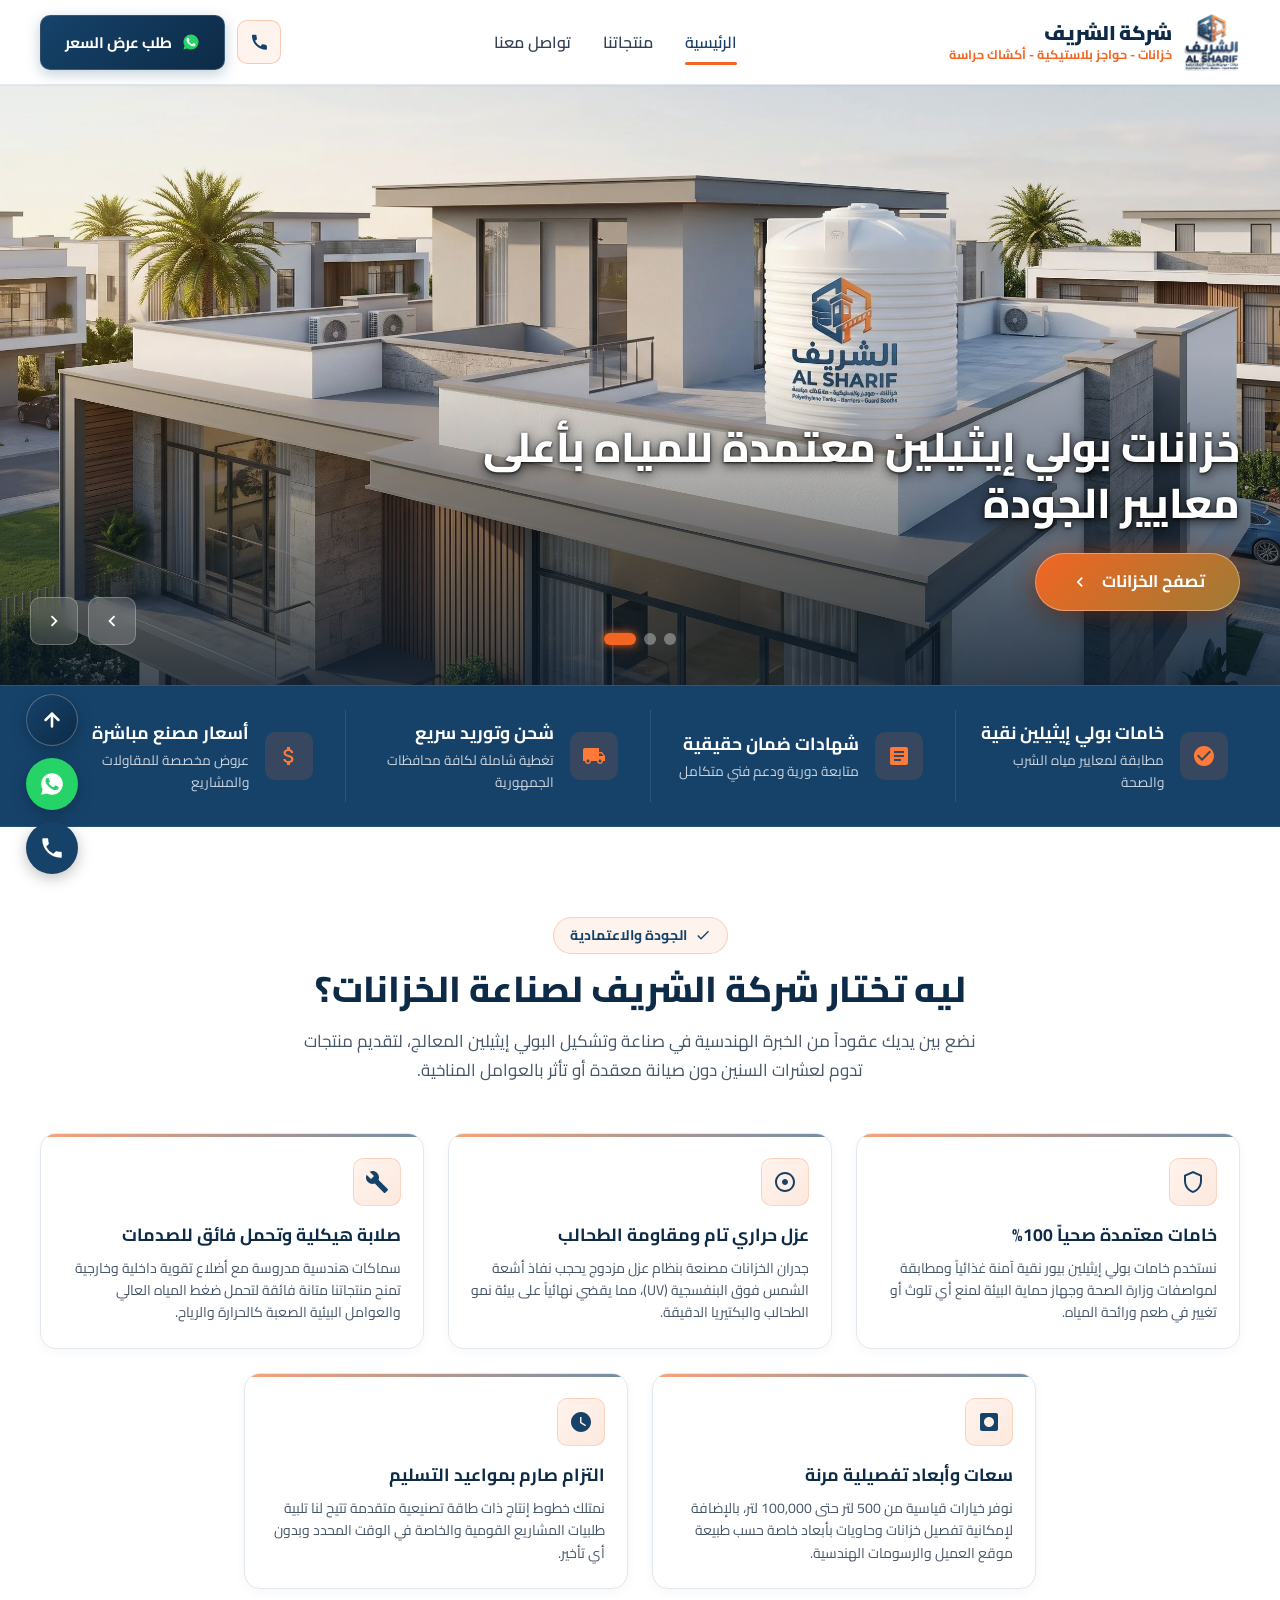
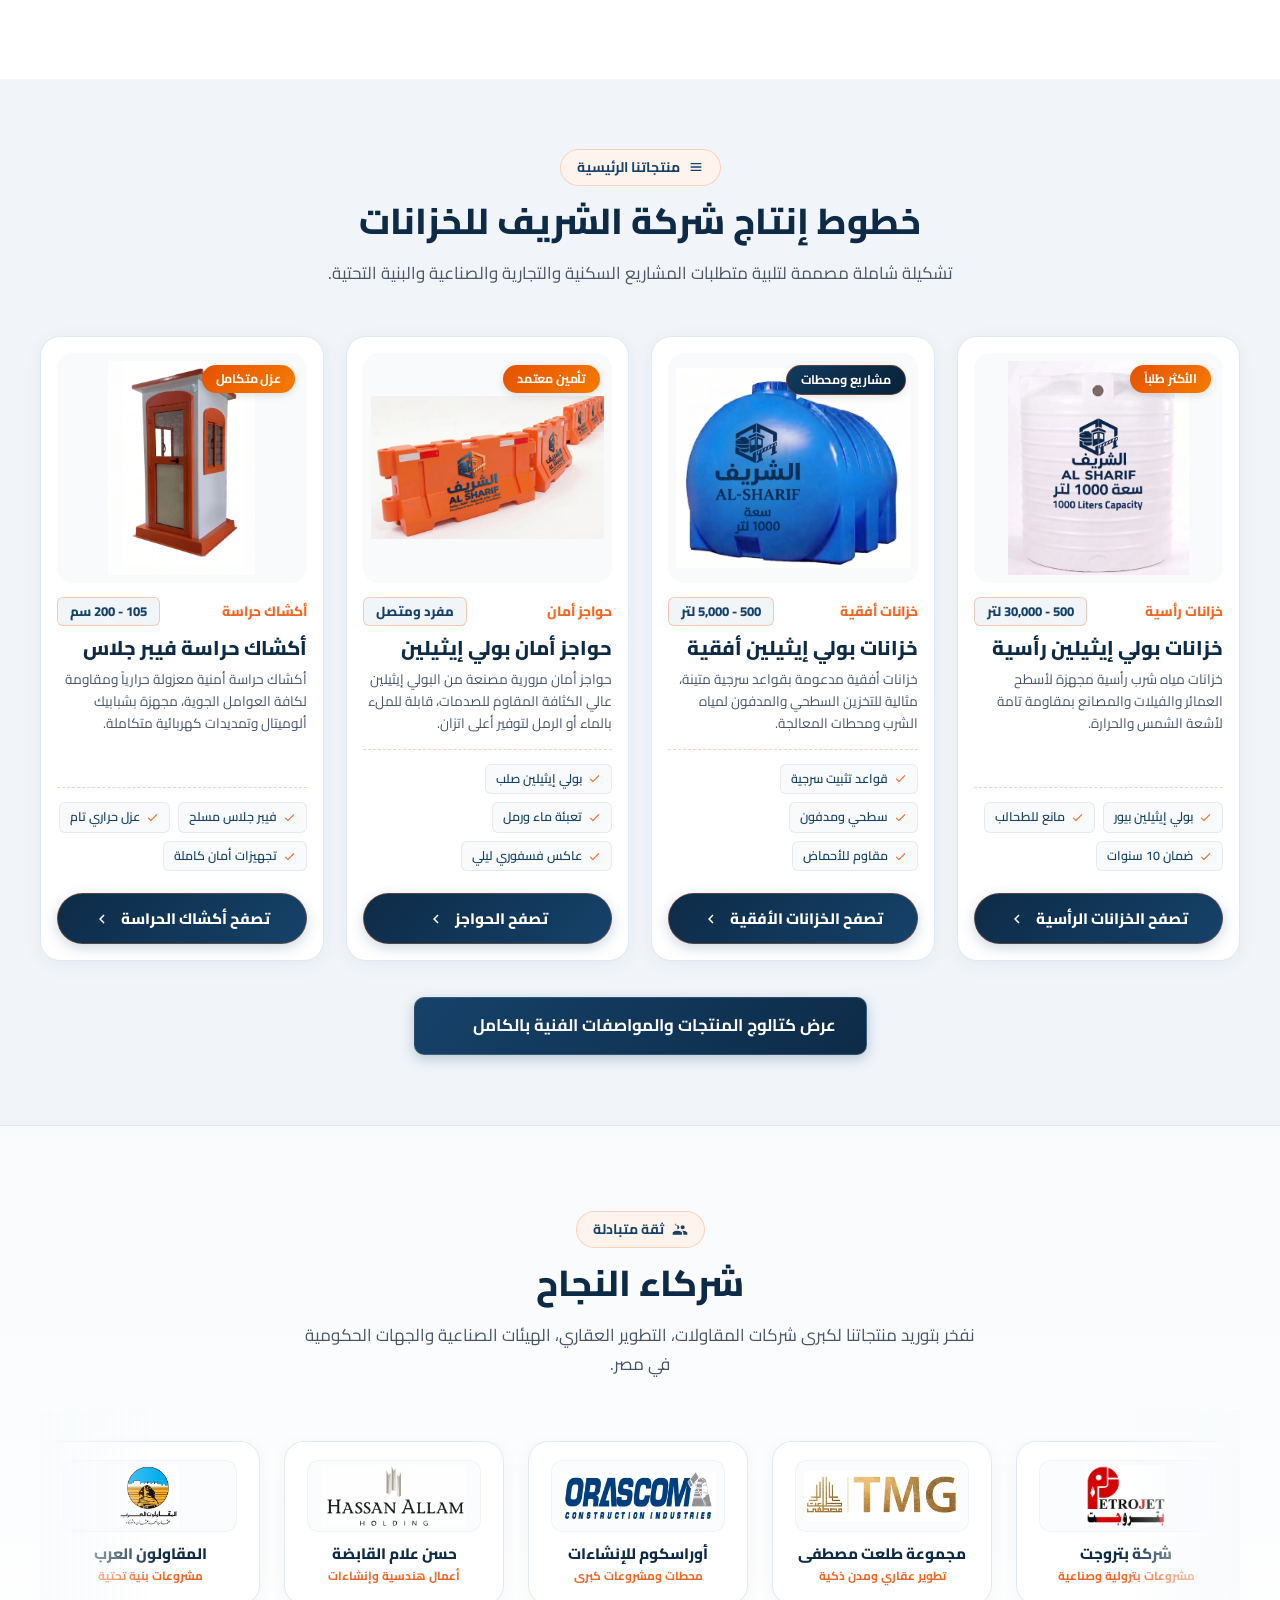
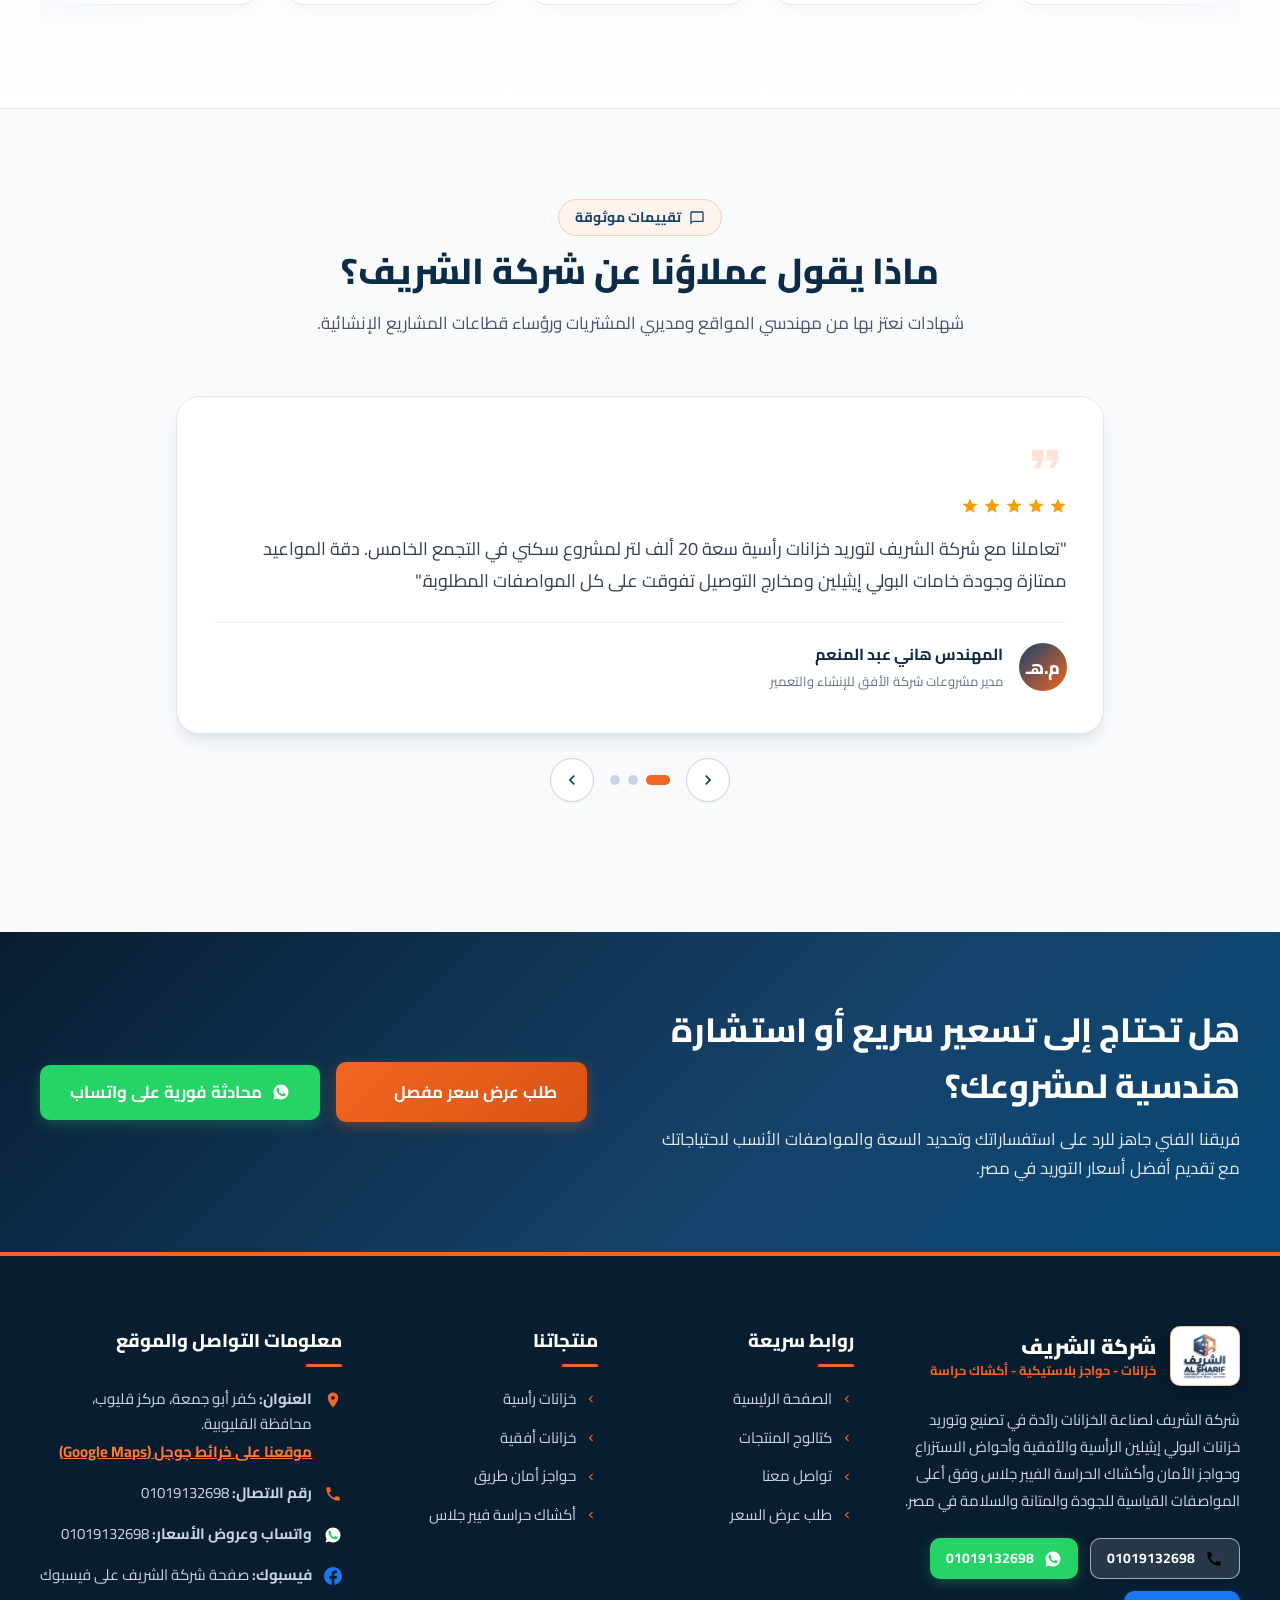
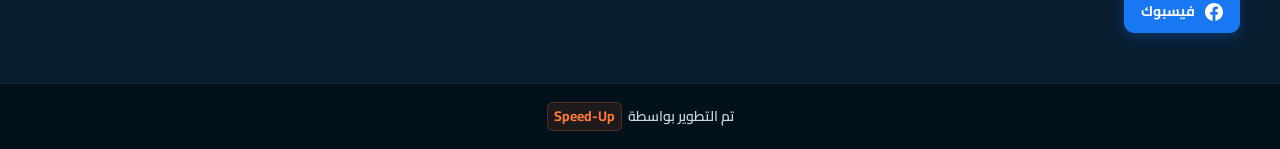
==== commit c685ad50: "Remove 10,000L and 20,000L horizontal tanks and update horizontal capacity to 500-5,000L" ====
--- a/index.html
+++ b/index.html
@@ -499,7 +499,7 @@
             </div>
             <div class="modern-card-meta-row">
               <span class="modern-category-tag">خزانات أفقية</span>
-              <span class="modern-capacity-pill">500 - 20,000 لتر</span>
+              <span class="modern-capacity-pill">500 - 5,000 لتر</span>
             </div>
             <h3 class="modern-card-title">خزانات بولي إيثيلين أفقية</h3>
             <p class="modern-card-desc">خزانات أفقية مدعومة بقواعد سرجية متينة، مثالية للتخزين السطحي والمدفون لمياه
@@ -1492,8 +1492,6 @@
                 <option value="خزان أفقي 2,000 لتر">خزان أفقي 2,000 لتر</option>
                 <option value="خزان أفقي 3,000 لتر">خزان أفقي 3,000 لتر</option>
                 <option value="خزان أفقي 5,000 لتر">خزان أفقي 5,000 لتر</option>
-                <option value="خزان أفقي 10,000 لتر">خزان أفقي 10,000 لتر</option>
-                <option value="خزان أفقي 20,000 لتر">خزان أفقي 20,000 لتر</option>
               </optgroup>
               <optgroup label="حواجز أمان الطرق بولي إيثيلين">
                 <option value="حاجز أمان بولي إيثيلين برتقالي مفرد">حاجز أمان بولي إيثيلين برتقالي مفرد</option>
